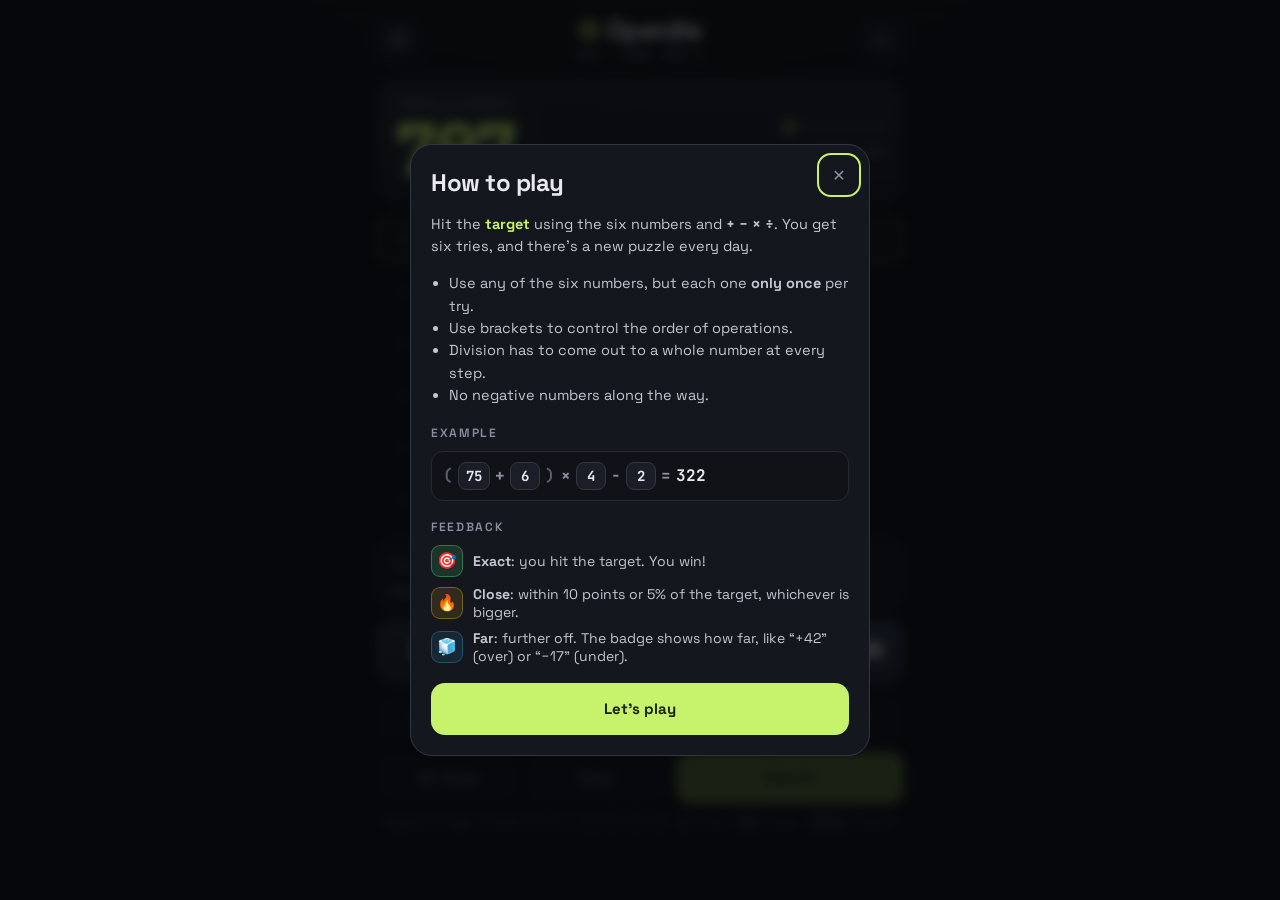
==== public/index.html @ b178d5d3 "Add Google Analytics tracking script Added Google Analytics tracking code to index.html." ====
<!doctype html>
<html lang="en">
<head>
<!-- Google tag (gtag.js) -->
<script async src="https://www.googletagmanager.com/gtag/js?id=G-SYSFFZ3SZ8"></script>
<script>
  window.dataLayer = window.dataLayer || [];
  function gtag(){dataLayer.push(arguments);}
  gtag('js', new Date());

  gtag('config', 'G-SYSFFZ3SZ8');
</script>
<meta charset="utf-8" />
<meta name="viewport" content="width=device-width, initial-scale=1, viewport-fit=cover" />
<title>Open-Puzzles: Daily Math and Logic Games </title>
<meta name="description" content="Play free Wordle-style math and logic games at Open Puzzles. Challenge yourself with number puzzles and daily logic games." />
<meta name="theme-color" content="#0a0b0f" />
<link rel="icon" href="data:image/svg+xml,%3Csvg xmlns='http://www.w3.org/2000/svg' viewBox='0 0 64 64'%3E%3Crect width='64' height='64' rx='16' fill='%2315171e'/%3E%3Ccircle cx='32' cy='32' r='18' fill='none' stroke='%23c6f36b' stroke-width='5'/%3E%3Ccircle cx='32' cy='32' r='6' fill='%23c6f36b'/%3E%3C/svg%3E" />
<link rel="preconnect" href="https://fonts.googleapis.com" />
<link rel="preconnect" href="https://fonts.gstatic.com" crossorigin />
<link href="https://fonts.googleapis.com/css2?family=JetBrains+Mono:wght@500;700;800&family=Space+Grotesk:wght@400;500;600;700&display=swap" rel="stylesheet" />
<style>
  :root {
    --bg: #0a0b0f;
    --bg-2: #101218;
    --panel: #15171e;
    --panel-2: #1b1e27;
    --line: #262a35;
    --line-2: #323745;
    --text: #e8eaf0;
    --muted: #8a90a0;
    --dim: #5b6172;
    --accent: #c6f36b;
    --accent-ink: #1a2205;
    --exact: #4ade80;
    --close: #fbbf24;
    --far: #38bdf8;
    --danger: #f87171;
    --radius: 16px;
    --mono: "JetBrains Mono", ui-monospace, SFMono-Regular, Menlo, monospace;
    --sans: "Space Grotesk", system-ui, -apple-system, Segoe UI, Roboto, sans-serif;
  }
  * { box-sizing: border-box; }
  html, body { margin: 0; background: var(--bg); color: var(--text); font-family: var(--sans); -webkit-font-smoothing: antialiased; }
  body {
    min-height: 100dvh;
    background:
      radial-gradient(900px 500px at 50% -200px, rgba(198, 243, 107, 0.07), transparent 70%),
      var(--bg);
    -webkit-tap-highlight-color: transparent;
  }
  button { font: inherit; color: inherit; cursor: pointer; border: 0; background: none; touch-action: manipulation; }
  button:disabled { cursor: not-allowed; }
  :focus-visible { outline: 2px solid var(--accent); outline-offset: 2px; }
  .hidden { display: none !important; }

  .app {
    max-width: 560px;
    margin: 0 auto;
    padding: max(12px, env(safe-area-inset-top)) 16px max(20px, env(safe-area-inset-bottom));
    display: flex; flex-direction: column; gap: 14px;
  }

  /* Header */
  .top { display: grid; grid-template-columns: 44px 1fr 44px; align-items: center; padding: 4px 0 2px; }
  .brand { text-align: center; line-height: 1.1; }
  .logo { font-weight: 700; font-size: 26px; letter-spacing: -0.03em; display: inline-flex; align-items: center; gap: 8px; }
  .logo-mark { width: 20px; height: 20px; border-radius: 50%; border: 3px solid var(--accent); display: inline-grid; place-items: center; }
  .logo-mark::after { content: ""; width: 6px; height: 6px; border-radius: 50%; background: var(--accent); }
  .meta { display: block; font-size: 12px; color: var(--muted); letter-spacing: 0.08em; text-transform: uppercase; margin-top: 4px; font-family: var(--mono); }
  .icon-btn {
    width: 44px; height: 44px; border-radius: 12px; display: grid; place-items: center;
    color: var(--muted); border: 1px solid var(--line); background: var(--panel);
    transition: color .15s, border-color .15s, background .15s;
  }
  .icon-btn:hover { color: var(--text); border-color: var(--line-2); }
  .icon-btn svg { width: 20px; height: 20px; }

  /* Target card */
  .target-card {
    position: relative; overflow: hidden;
    border-radius: 22px; padding: 16px 18px 16px;
    background: linear-gradient(180deg, var(--panel-2), var(--panel));
    border: 1px solid var(--line);
    display: grid; grid-template-columns: 1fr auto; align-items: center; gap: 8px;
  }
  .target-card::before {
    content: ""; position: absolute; inset: 0; pointer-events: none;
    background-image: linear-gradient(var(--line) 1px, transparent 1px), linear-gradient(90deg, var(--line) 1px, transparent 1px);
    background-size: 22px 22px; opacity: .25;
    mask-image: radial-gradient(circle at 80% 50%, #000, transparent 70%);
  }
  .target-label { font-size: 12px; text-transform: uppercase; letter-spacing: .14em; color: var(--muted); }
  .target {
    font-family: var(--mono); font-weight: 800; font-size: clamp(52px, 15vw, 72px); line-height: 1;
    letter-spacing: -0.04em; color: var(--accent); margin-top: 4px;
    text-shadow: 0 0 40px rgba(198, 243, 107, .25);
  }
  .target-side { position: relative; text-align: right; display: grid; gap: 10px; justify-items: end; }
  .pips { display: flex; gap: 6px; }
  .pip { width: 12px; height: 12px; border-radius: 4px; background: var(--line); transition: background .3s, transform .3s; }
  .pip.exact { background: var(--exact); } .pip.close { background: var(--close); } .pip.far { background: var(--far); }
  .pip.current { background: transparent; box-shadow: inset 0 0 0 2px var(--accent); }
  .tries-left { font-size: 13px; color: var(--muted); }
  .tries-left b { color: var(--text); font-family: var(--mono); }

  /* History */
  .history { display: grid; gap: 8px; }
  .row {
    display: grid; grid-template-columns: 26px 1fr auto; align-items: center; gap: 10px;
    min-height: 52px; padding: 8px 10px 8px 12px; border-radius: 14px;
    background: var(--panel); border: 1px solid var(--line);
    transition: border-color .2s, transform .2s;
  }
  .row.empty { background: transparent; border-style: dashed; border-color: var(--line); min-height: 44px; }
  .row.empty.active { border-color: rgba(198, 243, 107, .45); border-style: solid; background: rgba(198, 243, 107, .03); }
  .row-n { font-family: var(--mono); font-size: 12px; color: var(--dim); text-align: center; }
  .row.empty.active .row-n { color: var(--accent); }
  .row-expr { display: flex; flex-wrap: wrap; align-items: center; gap: 4px; font-family: var(--mono); font-size: 15px; min-width: 0; }
  .row-hint { font-size: 13px; color: var(--dim); }
  .row-right { display: flex; align-items: center; gap: 8px; }
  .row-val { font-family: var(--mono); font-weight: 700; font-size: 17px; }
  .badge {
    font-size: 12px; font-weight: 600; padding: 5px 8px; border-radius: 999px; white-space: nowrap;
    border: 1px solid transparent;
  }
  .row.exact { border-color: rgba(74, 222, 128, .5); background: linear-gradient(90deg, rgba(74, 222, 128, .12), var(--panel) 70%); }
  .row.close { border-color: rgba(251, 191, 36, .35); }
  .row.far { border-color: rgba(56, 189, 248, .25); }
  .exact .badge { background: rgba(74, 222, 128, .15); color: var(--exact); border-color: rgba(74, 222, 128, .35); }
  .close .badge { background: rgba(251, 191, 36, .12); color: var(--close); border-color: rgba(251, 191, 36, .3); }
  .far .badge { background: rgba(56, 189, 248, .1); color: var(--far); border-color: rgba(56, 189, 248, .25); }
  .row.enter { animation: rowIn .5s cubic-bezier(.2, .9, .3, 1.3); }
  @keyframes rowIn { from { transform: scale(.94) translateY(6px); opacity: 0; } to { transform: none; opacity: 1; } }

  .chip {
    display: inline-grid; place-items: center; min-width: 30px; height: 28px; padding: 0 7px;
    border-radius: 8px; background: var(--panel-2); border: 1px solid var(--line-2);
    font-family: var(--mono); font-weight: 700; font-size: 14px;
  }
  .sym { color: var(--muted); font-family: var(--mono); font-weight: 700; padding: 0 1px; }
  .sym.paren { color: var(--dim); }

  /* Builder */
  .builder { display: grid; gap: 10px; margin-top: 2px; }
  .formula {
    border-radius: 16px; border: 1px solid var(--line-2); background: var(--bg-2);
    padding: 10px 12px; min-height: 66px; display: grid; gap: 4px;
    transition: border-color .2s;
  }
  .formula.ready { border-color: rgba(198, 243, 107, .5); }
  .formula.error { border-color: rgba(248, 113, 113, .55); }
  .formula.shake { animation: shake .4s; }
  @keyframes shake { 20%, 60% { transform: translateX(-6px); } 40%, 80% { transform: translateX(6px); } }
  .formula-tokens { display: flex; flex-wrap: wrap; align-items: center; gap: 5px; min-height: 30px; font-size: 17px; }
  .formula-tokens .chip { height: 30px; font-size: 15px; background: var(--panel-2); border-color: rgba(198, 243, 107, .35); }
  .formula-tokens .sym { font-size: 18px; }
  .placeholder { color: var(--dim); font-size: 15px; }
  .caret { width: 2px; height: 22px; background: var(--accent); border-radius: 2px; animation: blink 1s steps(2) infinite; }
  @keyframes blink { 50% { opacity: 0; } }
  .formula-status { font-size: 12.5px; color: var(--muted); min-height: 16px; }
  .formula.ready .formula-status { color: var(--accent); }
  .formula.error .formula-status { color: var(--danger); }

  .numbers { display: grid; grid-template-columns: repeat(6, 1fr); gap: 8px; }
  .tile {
    position: relative; height: 62px; border-radius: 14px;
    font-family: var(--mono); font-weight: 800; font-size: 22px;
    background: linear-gradient(180deg, #252a36, #1c2029);
    border: 1px solid var(--line-2);
    box-shadow: 0 3px 0 #0c0d12, inset 0 1px 0 rgba(255,255,255,.06);
    transition: transform .08s, box-shadow .08s, opacity .2s, background .2s, border-color .2s;
  }
  .tile:not(:disabled):hover { border-color: #49506a; }
  .tile:not(:disabled):active { transform: translateY(3px); box-shadow: 0 0 0 #0c0d12, inset 0 1px 0 rgba(255,255,255,.06); }
  .tile.big { color: #f5f7fb; background: linear-gradient(180deg, #2c3242, #222735); }
  .tile:disabled:not(.used) { opacity: .5; }
  .tile.used {
    background: rgba(198, 243, 107, .08); border-color: rgba(198, 243, 107, .55); color: var(--accent);
    box-shadow: inset 0 0 0 1px rgba(198, 243, 107, .15); transform: translateY(3px);
  }
  .tile .order {
    position: absolute; top: -7px; right: -6px; width: 20px; height: 20px; border-radius: 50%;
    background: var(--accent); color: var(--accent-ink); font-size: 11px; font-weight: 800;
    display: grid; place-items: center; font-family: var(--mono);
  }
  .tile.peek { border-color: var(--close); box-shadow: 0 0 0 2px rgba(251, 191, 36, .35); }

  .ops { display: grid; grid-template-columns: repeat(6, 1fr); gap: 8px; }
  .op {
    height: 50px; border-radius: 12px; font-family: var(--mono); font-size: 22px; font-weight: 700;
    background: var(--panel); border: 1px solid var(--line); color: var(--text);
    transition: transform .08s, background .15s, opacity .2s;
  }
  .op:not(:disabled):hover { background: var(--panel-2); }
  .op:not(:disabled):active { transform: scale(.95); }
  .op:disabled { opacity: .35; }
  .op.paren { color: var(--muted); }

  .actions { display: grid; grid-template-columns: 1fr 1fr 1.6fr; gap: 8px; }
  .btn {
    height: 52px; border-radius: 14px; font-weight: 600; font-size: 15px;
    display: inline-flex; align-items: center; justify-content: center; gap: 8px;
    background: var(--panel); border: 1px solid var(--line); color: var(--text);
    transition: transform .08s, background .15s, opacity .2s;
  }
  .btn svg { width: 18px; height: 18px; }
  .btn:not(:disabled):active { transform: scale(.97); }
  .btn:disabled { opacity: .4; }
  .btn.primary { background: var(--accent); color: var(--accent-ink); border-color: transparent; font-weight: 700; }
  .btn.primary:not(:disabled):hover { filter: brightness(1.05); }
  .btn.ghost:not(:disabled):hover { background: var(--panel-2); }

  .kbd-hint { text-align: center; font-size: 12px; color: var(--dim); }
  .kbd-hint kbd { font-family: var(--mono); font-size: 11px; border: 1px solid var(--line-2); border-radius: 5px; padding: 1px 5px; color: var(--muted); }

  /* Finished panel */
  .finished {
    border-radius: 18px; border: 1px solid var(--line); background: var(--panel);
    padding: 16px; display: grid; gap: 12px; text-align: center;
  }
  .finished h2 { margin: 0; font-size: 20px; letter-spacing: -0.01em; }
  .finished p { margin: 0; color: var(--muted); font-size: 14px; }

  /* Modal */
  .backdrop {
    position: fixed; inset: 0; background: rgba(5, 6, 9, .72); backdrop-filter: blur(6px);
    display: grid; place-items: center; padding: 16px; z-index: 50;
    animation: fade .2s ease;
  }
  @keyframes fade { from { opacity: 0; } }
  .modal {
    width: min(460px, 100%); max-height: calc(100dvh - 32px); overflow: auto;
    background: var(--panel); border: 1px solid var(--line-2); border-radius: 22px;
    padding: 22px 20px 20px; position: relative;
    animation: pop .28s cubic-bezier(.2, .9, .3, 1.2);
  }
  @keyframes pop { from { transform: translateY(14px) scale(.97); opacity: 0; } }
  .modal h2 { margin: 0 0 6px; font-size: 24px; letter-spacing: -0.02em; }
  .modal h3 { margin: 18px 0 10px; font-size: 12px; text-transform: uppercase; letter-spacing: .14em; color: var(--muted); font-weight: 600; }
  .modal p, .modal li { color: #c3c7d2; font-size: 14.5px; line-height: 1.55; }
  .modal ul { padding-left: 18px; margin: 8px 0; }
  .close-x { position: absolute; top: 12px; right: 12px; width: 36px; height: 36px; border-radius: 10px; color: var(--muted); display: grid; place-items: center; }
  .close-x:hover { background: var(--panel-2); color: var(--text); }
  .result-emoji { font-size: 42px; line-height: 1; margin-bottom: 8px; }
  .result-sub { color: var(--muted); margin: 0; }
  .solution {
    margin-top: 12px; padding: 10px 12px; border-radius: 12px; background: var(--bg-2); border: 1px solid var(--line);
    font-family: var(--mono); font-size: 14px; color: var(--text);
  }
  .solution span { display: block; font-family: var(--sans); font-size: 11px; text-transform: uppercase; letter-spacing: .12em; color: var(--muted); margin-bottom: 4px; }
  .share-preview {
    margin: 0; padding: 12px 14px; border-radius: 12px; background: var(--bg-2); border: 1px solid var(--line);
    font-family: var(--mono); font-size: 13.5px; line-height: 1.5; white-space: pre-wrap; color: var(--text);
  }
  .stats { display: grid; grid-template-columns: repeat(4, 1fr); gap: 8px; text-align: center; }
  .stat b { display: block; font-family: var(--mono); font-size: 26px; font-weight: 800; }
  .stat span { font-size: 11px; color: var(--muted); text-transform: uppercase; letter-spacing: .06em; }
  .dist { display: grid; gap: 5px; }
  .dist-row { display: grid; grid-template-columns: 16px 1fr; align-items: center; gap: 8px; font-family: var(--mono); font-size: 13px; color: var(--muted); }
  .dist-bar { height: 22px; min-width: 26px; border-radius: 6px; background: var(--line-2); color: var(--text); display: flex; justify-content: flex-end; align-items: center; padding: 0 8px; font-weight: 700; font-size: 12px; transition: width .6s cubic-bezier(.2,.8,.2,1); }
  .dist-bar.hl { background: var(--accent); color: var(--accent-ink); }
  .modal-footer { display: grid; grid-template-columns: 1fr 1fr; gap: 10px; margin-top: 18px; align-items: center; }
  .countdown { text-align: left; }
  .countdown span { display: block; font-size: 11px; color: var(--muted); text-transform: uppercase; letter-spacing: .12em; }
  .countdown b { font-family: var(--mono); font-size: 24px; }
  .legend { display: grid; gap: 8px; margin: 10px 0; }
  .legend-item { display: grid; grid-template-columns: 32px 1fr; gap: 10px; align-items: center; font-size: 14px; color: #c3c7d2; }
  .legend-item .sw { width: 32px; height: 32px; border-radius: 9px; display: grid; place-items: center; font-size: 16px; }
  .sw.exact { background: rgba(74, 222, 128, .15); border: 1px solid rgba(74, 222, 128, .4); }
  .sw.close { background: rgba(251, 191, 36, .12); border: 1px solid rgba(251, 191, 36, .35); }
  .sw.far { background: rgba(56, 189, 248, .1); border: 1px solid rgba(56, 189, 248, .3); }
  .example { display: flex; flex-wrap: wrap; gap: 4px; align-items: center; padding: 10px; border-radius: 12px; background: var(--bg-2); border: 1px solid var(--line); }

  /* Toast */
  .toast {
    position: fixed; left: 50%; top: max(16px, env(safe-area-inset-top)); transform: translate(-50%, -20px);
    background: var(--text); color: var(--bg); padding: 10px 16px; border-radius: 12px; font-weight: 600; font-size: 14px;
    opacity: 0; pointer-events: none; transition: opacity .2s, transform .2s; z-index: 80; max-width: calc(100% - 32px); text-align: center;
  }
  .toast.show { opacity: 1; transform: translate(-50%, 0); }

  /* Confetti */
  .confetti { position: fixed; inset: 0; pointer-events: none; overflow: hidden; z-index: 60; }
  .confetti i { position: absolute; top: -12px; width: 8px; height: 14px; border-radius: 2px; animation: fall linear forwards; }
  @keyframes fall { to { transform: translate3d(var(--dx), 110vh, 0) rotate(var(--rot)); } }

  @media (max-width: 420px) {
    .app { padding-left: 12px; padding-right: 12px; gap: 12px; }
    .numbers { grid-template-columns: repeat(3, 1fr); }
    .tile { height: 56px; font-size: 22px; }
    .op { height: 48px; }
    .row { grid-template-columns: 20px 1fr auto; gap: 8px; padding-left: 8px; }
    .row-right { flex-direction: column; align-items: flex-end; gap: 4px; }
    .row-expr { font-size: 14px; }
    .chip { min-width: 26px; height: 26px; font-size: 13px; padding: 0 5px; }
    .kbd-hint { display: none; }
  }
  @media (prefers-reduced-motion: reduce) {
    *, *::before, *::after { animation: none !important; transition: none !important; }
  }
</style>
</head>
<body>
<div class="app">
  <header class="top">
    <button class="icon-btn" id="helpBtn" aria-label="How to play">
      <svg viewBox="0 0 24 24" fill="none" stroke="currentColor" stroke-width="2" stroke-linecap="round"><circle cx="12" cy="12" r="9.5"/><path d="M9.5 9.2a2.6 2.6 0 0 1 5 .8c0 1.8-2.5 2.3-2.5 3.8"/><circle cx="12" cy="17.2" r=".6" fill="currentColor"/></svg>
    </button>
    <div class="brand">
      <span class="logo"><span class="logo-mark" aria-hidden="true"></span>Operdle</span>
      <span class="meta" id="puzzleMeta"></span>
    </div>
    <button class="icon-btn" id="statsBtn" aria-label="Statistics">
      <svg viewBox="0 0 24 24" fill="none" stroke="currentColor" stroke-width="2" stroke-linecap="round"><path d="M5 20V11M12 20V4M19 20v-6"/></svg>
    </button>
  </header>

  <section class="target-card" aria-label="Target number">
    <div>
      <div class="target-label">Today's target</div>
      <div class="target" id="target">000</div>
    </div>
    <div class="target-side">
      <div class="pips" id="pips" aria-hidden="true"></div>
      <div class="tries-left" id="triesLeft"></div>
    </div>
  </section>

  <section class="history" id="history" aria-label="Attempts" aria-live="polite"></section>

  <section class="builder" id="builder" aria-label="Expression builder">
    <div class="formula" id="formula">
      <div class="formula-tokens" id="formulaTokens"></div>
      <div class="formula-status" id="formulaStatus"></div>
    </div>
    <div class="numbers" id="numbers"></div>
    <div class="ops" id="ops"></div>
    <div class="actions">
      <button class="btn ghost" id="undoBtn" aria-label="Undo last token">
        <svg viewBox="0 0 24 24" fill="none" stroke="currentColor" stroke-width="2" stroke-linecap="round" stroke-linejoin="round"><path d="M21 5H9l-6 7 6 7h12a1 1 0 0 0 1-1V6a1 1 0 0 0-1-1z"/><path d="M17 9l-6 6M11 9l6 6"/></svg>
        Undo
      </button>
      <button class="btn ghost" id="clearBtn">Clear</button>
      <button class="btn primary" id="submitBtn">Submit</button>
    </div>
    <div class="kbd-hint">Keyboard: type numbers &amp; <kbd>+</kbd> <kbd>-</kbd> <kbd>*</kbd> <kbd>/</kbd> <kbd>(</kbd> <kbd>)</kbd> · <kbd>⌫</kbd> undo · <kbd>Esc</kbd> clear · <kbd>Enter</kbd> submit</div>
  </section>

  <section class="finished hidden" id="finished">
    <h2 id="finishedTitle"></h2>
    <p id="finishedSub"></p>
    <button class="btn primary" id="viewResultsBtn">View results &amp; share</button>
  </section>
</div>

<!-- Help modal -->
<div class="backdrop hidden" id="helpModal" role="dialog" aria-modal="true" aria-labelledby="helpTitle">
  <div class="modal">
    <button class="close-x" data-close aria-label="Close">✕</button>
    <h2 id="helpTitle">How to play</h2>
    <p>Hit the <b style="color:var(--accent)">target</b> using the six numbers and <b>+ − × ÷</b>. You get six tries, and there's a new puzzle every day.</p>
    <ul>
      <li>Use any of the six numbers, but each one <b>only once</b> per try.</li>
      <li>Use brackets to control the order of operations.</li>
      <li>Division has to come out to a whole number at every step.</li>
      <li>No negative numbers along the way.</li>
    </ul>
    <h3>Example</h3>
    <div class="example">
      <span class="sym paren">(</span><span class="chip">75</span><span class="sym">+</span><span class="chip">6</span><span class="sym paren">)</span><span class="sym">×</span><span class="chip">4</span><span class="sym">−</span><span class="chip">2</span>
      <span class="sym">=</span><b style="font-family:var(--mono)">322</b>
    </div>
    <h3>Feedback</h3>
    <div class="legend">
      <div class="legend-item"><span class="sw exact">🎯</span><span><b>Exact</b>: you hit the target. You win!</span></div>
      <div class="legend-item"><span class="sw close">🔥</span><span><b>Close</b>: within 10 points or 5% of the target, whichever is bigger.</span></div>
      <div class="legend-item"><span class="sw far">🧊</span><span><b>Far</b>: further off. The badge shows how far, like “+42” (over) or “−17” (under).</span></div>
    </div>
    <button class="btn primary" data-close style="width:100%;margin-top:8px">Let's play</button>
  </div>
</div>

<!-- Results / stats modal -->
<div class="backdrop hidden" id="resultsModal" role="dialog" aria-modal="true" aria-labelledby="resultsTitle">
  <div class="modal">
    <button class="close-x" data-close aria-label="Close">✕</button>
    <div id="resultBlock">
      <div class="result-emoji" id="resultEmoji"></div>
      <h2 id="resultsTitle"></h2>
      <p class="result-sub" id="resultSub"></p>
      <div class="solution" id="solution"></div>
      <h3>Your result</h3>
      <pre class="share-preview" id="sharePreview"></pre>
    </div>
    <h3 id="statsHeading">Statistics</h3>
    <div class="stats" id="stats"></div>
    <h3>Solved in</h3>
    <div class="dist" id="dist"></div>
    <div class="modal-footer">
      <div class="countdown"><span>Next puzzle</span><b id="countdown">--:--:--</b></div>
      <button class="btn primary" id="copyBtn">
        <svg viewBox="0 0 24 24" fill="none" stroke="currentColor" stroke-width="2" stroke-linecap="round" stroke-linejoin="round"><rect x="9" y="9" width="12" height="12" rx="2"/><path d="M5 15V5a2 2 0 0 1 2-2h10"/></svg>
        Copy Results
      </button>
    </div>
  </div>
</div>

<div class="toast" id="toast" role="status"></div>

<script>
(() => {
  "use strict";

  /* ---------- Constants & helpers ---------- */
  const MAX_ROWS = 6;
  const LAUNCH_DATE = "2026-10-24"; // Puzzle #1
  const STORE_PREFIX = "operand:v1:";
  const $ = (id) => document.getElementById(id);
  const pad = (n) => String(n).padStart(2, "0");
  const OP_DISPLAY = { "+": "+", "-": "−", "*": "×", "/": "÷" };

  function localDateStr(d = new Date()) {
    return `${d.getFullYear()}-${pad(d.getMonth() + 1)}-${pad(d.getDate())}`;
  }
  function dateToUTC(s) {
    const [y, m, d] = s.split("-").map(Number);
    return Date.UTC(y, m - 1, d);
  }
  function shiftDate(s, days) {
    const d = new Date(dateToUTC(s) + days * 86400000);
    return `${d.getUTCFullYear()}-${pad(d.getUTCMonth() + 1)}-${pad(d.getUTCDate())}`;
  }
  function puzzleNumber(s) {
    return Math.max(1, Math.round((dateToUTC(s) - dateToUTC(LAUNCH_DATE)) / 86400000) + 1);
  }
  const fmtSigned = (n, minus = "−") => (n > 0 ? `+${n}` : n < 0 ? `${minus}${Math.abs(n)}` : "0");

  /* ---------- Seeded PRNG (xmur3 hash → mulberry32) ---------- */
  function xmur3(str) {
    let h = 1779033703 ^ str.length;
    for (let i = 0; i < str.length; i++) {
      h = Math.imul(h ^ str.charCodeAt(i), 3432918353);
      h = (h << 13) | (h >>> 19);
    }
    return () => {
      h = Math.imul(h ^ (h >>> 16), 2246822507);
      h = Math.imul(h ^ (h >>> 13), 3266489909);
      return (h ^= h >>> 16) >>> 0;
    };
  }
  function mulberry32(a) {
    return () => {
      a |= 0; a = (a + 0x6d2b79f5) | 0;
      let t = Math.imul(a ^ (a >>> 15), 1 | a);
      t = (t + Math.imul(t ^ (t >>> 7), 61 | t)) ^ t;
      return ((t ^ (t >>> 14)) >>> 0) / 4294967296;
    };
  }

  /* ---------- Daily puzzle generation ----------
     Numbers follow the Countdown recipe: a few "large" numbers from
     {25, 50, 75, 100} and the rest from two decks of 1–10. The target is
     built by randomly combining a subset of the numbers with valid
     operations, so every daily puzzle is guaranteed to be solvable. */
  function generatePuzzle(dateStr) {
    const rand = mulberry32(xmur3("operand:" + dateStr)());
    const shuffle = (arr) => {
      const a = arr.slice();
      for (let i = a.length - 1; i > 0; i--) {
        const j = Math.floor(rand() * (i + 1));
        [a[i], a[j]] = [a[j], a[i]];
      }
      return a;
    };
    const r = rand();
    const nLarge = r < 0.45 ? 1 : r < 0.85 ? 2 : 3;
    const larges = shuffle([25, 50, 75, 100]).slice(0, nLarge);
    const smallDeck = [];
    for (let n = 1; n <= 10; n++) smallDeck.push(n, n);
    const smalls = shuffle(smallDeck).slice(0, 6 - nLarge);
    const numbers = [...smalls.sort((a, b) => a - b), ...larges.sort((a, b) => a - b)];

    let fallback = null;
    for (let tries = 0; tries < 6000; tries++) {
      const order = shuffle([0, 1, 2, 3, 4, 5]);
      const k = 3 + Math.floor(rand() * 4); // use 3–6 numbers
      let val = numbers[order[0]];
      let expr = String(val);
      for (let j = 1; j < k; j++) {
        const n = numbers[order[j]];
        const moves = [];
        moves.push(() => [val + n, `${expr} + ${n}`]);
        if (val - n > 0) moves.push(() => [val - n, `${expr} − ${n}`]);
        if (n - val > 0) moves.push(() => [n - val, `${n} − (${expr})`]);
        if (n > 1 && val > 1) moves.push(() => [val * n, `(${expr}) × ${n}`], () => [val * n, `(${expr}) × ${n}`]);
        if (n > 1 && val % n === 0) moves.push(() => [val / n, `(${expr}) ÷ ${n}`]);
        if (val > 1 && n % val === 0 && n !== val) moves.push(() => [n / val, `${n} ÷ (${expr})`]);
        [val, expr] = moves[Math.floor(rand() * moves.length)]();
      }
      if (val < 100 || val > 999 || numbers.includes(val)) continue;
      const solution = tidy(expr);
      if (val % 25 === 0 && rand() < 0.8) { fallback = fallback || { target: val, solution }; continue; }
      return { numbers, target: val, solution };
    }
    if (fallback) return { numbers, ...fallback };
    // Practically unreachable: guaranteed-valid fallback.
    const [a, b, c] = numbers.slice(3);
    return { numbers, target: a * c + b, solution: `${a} × ${c} + ${b}` };
  }
  // Drop redundant brackets around a single number, e.g. "(7) × 3" → "7 × 3"
  function tidy(expr) {
    let prev;
    do { prev = expr; expr = expr.replace(/\((\d+)\)/g, "$1"); } while (expr !== prev);
    return expr;
  }

  /* ---------- Expression evaluation ----------
     Tokens: {t:"n", i} number tile index · {t:"op", v} · {t:"lp"} · {t:"rp"}.
     Standard precedence via recursive descent; every intermediate result
     is checked against the rules. */
  class RuleError extends Error {}
  function evaluate(tokens, numbers) {
    let pos = 0;
    const peek = () => tokens[pos];
    const apply = (l, op, r) => {
      switch (op) {
        case "+": return l + r;
        case "-":
          if (r > l) throw new RuleError(`${l} − ${r} goes negative`);
          return l - r;
        case "*": return l * r;
        case "/":
          if (r === 0) throw new RuleError("Can't divide by zero");
          if (l % r !== 0) throw new RuleError(`${l} ÷ ${r} isn't a whole number`);
          return l / r;
      }
    };
    function expr() {
      let v = term();
      while (peek() && peek().t === "op" && (peek().v === "+" || peek().v === "-")) {
        const op = tokens[pos++].v;
        v = apply(v, op, term());
      }
      return v;
    }
    function term() {
      let v = factor();
      while (peek() && peek().t === "op" && (peek().v === "*" || peek().v === "/")) {
        const op = tokens[pos++].v;
        v = apply(v, op, factor());
      }
      return v;
    }
    function factor() {
      const tk = tokens[pos++];
      if (!tk) throw new RuleError("Finish the expression");
      if (tk.t === "n") return numbers[tk.i];
      if (tk.t === "lp") {
        const v = expr();
        const c = tokens[pos++];
        if (!c || c.t !== "rp") throw new RuleError("Close your brackets");
        return v;
      }
      throw new RuleError("That expression doesn't parse");
    }
    const value = expr();
    if (pos < tokens.length) throw new RuleError("That expression doesn't parse");
    return value;
  }

  /* ---------- Persistence ---------- */
  const store = {
    get(key, fallback) {
      try { const v = localStorage.getItem(STORE_PREFIX + key); return v ? JSON.parse(v) : fallback; }
      catch { return fallback; }
    },
    set(key, value) {
      try { localStorage.setItem(STORE_PREFIX + key, JSON.stringify(value)); } catch {}
    },
  };
  const defaultStats = () => ({ played: 0, wins: 0, streak: 0, maxStreak: 0, lastWin: null, dist: [0, 0, 0, 0, 0, 0] });

  /* ---------- State ---------- */
  const TODAY = localDateStr();
  const PUZZLE_NO = puzzleNumber(TODAY);
  const P = generatePuzzle(TODAY);
  const TOLERANCE = Math.max(10, Math.round(P.target * 0.05));
  let game = store.get("game:" + TODAY, null) || { attempts: [], status: "playing", counted: false };
  let stats = store.get("stats", defaultStats());
  let tokens = [];
  let lastAddedRow = -1;

  function classify(value) {
    const diff = value - P.target;
    const ad = Math.abs(diff);
    return { diff, kind: ad === 0 ? "exact" : ad <= TOLERANCE ? "close" : "far" };
  }

  function builderState() {
    let depth = 0;
    for (const tk of tokens) { if (tk.t === "lp") depth++; else if (tk.t === "rp") depth--; }
    const last = tokens[tokens.length - 1];
    const afterValue = !!last && (last.t === "n" || last.t === "rp");
    const playing = game.status === "playing";
    return {
      depth,
      used: new Set(tokens.filter((t) => t.t === "n").map((t) => t.i)),
      canNum: playing && !afterValue,
      canOp: playing && afterValue,
      canLp: playing && !afterValue,
      canRp: playing && afterValue && depth > 0,
      complete: tokens.length > 0 && afterValue && depth === 0,
      reason: !tokens.length ? "Build an expression first" : depth > 0 && afterValue ? "Close your brackets" : "Finish the expression",
    };
  }

  /* ---------- Rendering ---------- */
  function exprHTML(toks) {
    return toks.map((tk) => {
      if (tk.t === "n") return `<span class="chip">${P.numbers[tk.i]}</span>`;
      if (tk.t === "op") return `<span class="sym">${OP_DISPLAY[tk.v]}</span>`;
      return `<span class="sym paren">${tk.t === "lp" ? "(" : ")"}</span>`;
    }).join("");
  }

  function renderStatic() {
    const d = new Date(dateToUTC(TODAY));
    const label = d.toLocaleDateString(undefined, { weekday: "short", month: "short", day: "numeric", timeZone: "UTC" });
    $("puzzleMeta").textContent = `#${PUZZLE_NO} · ${label}`;
    $("target").textContent = P.target;

    $("numbers").innerHTML = P.numbers.map((n, i) =>
      `<button class="tile${n >= 25 ? " big" : ""}" data-i="${i}" aria-label="Number ${n}">${n}</button>`).join("");
    const ops = [["+", "op"], ["-", "op"], ["*", "op"], ["/", "op"], ["(", "lp"], [")", "rp"]];
    $("ops").innerHTML = ops.map(([v, t]) =>
      `<button class="op${t !== "op" ? " paren" : ""}" data-t="${t}" data-v="${v}" aria-label="${t === "op" ? OP_DISPLAY[v] : v}">${t === "op" ? OP_DISPLAY[v] : v}</button>`).join("");
  }

  function renderHistory() {
    const rows = [];
    for (let r = 0; r < MAX_ROWS; r++) {
      const a = game.attempts[r];
      if (a) {
        const used = a.tokens.filter((t) => t.t === "n").map((t) => t.i).join(",");
        const badge = a.kind === "exact" ? "🎯 Exact" : `${a.kind === "close" ? "🔥" : "🧊"} Off by ${fmtSigned(a.diff)}`;
        rows.push(`<div class="row ${a.kind}${r === lastAddedRow ? " enter" : ""}" data-used="${used}">
          <span class="row-n">${r + 1}</span>
          <span class="row-expr">${exprHTML(a.tokens)}</span>
          <span class="row-right"><span class="row-val">${a.value}</span><span class="badge">${badge}</span></span>
        </div>`);
      } else {
        const active = game.status === "playing" && r === game.attempts.length;
        rows.push(`<div class="row empty${active ? " active" : ""}">
          <span class="row-n">${r + 1}</span>
          <span class="row-hint">${active ? "Your next try" : ""}</span><span></span>
        </div>`);
      }
    }
    $("history").innerHTML = rows.join("");
    lastAddedRow = -1;

    $("pips").innerHTML = Array.from({ length: MAX_ROWS }, (_, r) => {
      const a = game.attempts[r];
      const cls = a ? a.kind : game.status === "playing" && r === game.attempts.length ? "current" : "";
      return `<span class="pip ${cls}"></span>`;
    }).join("");
    const left = MAX_ROWS - game.attempts.length;
    $("triesLeft").innerHTML = game.status === "won" ? "Solved!" : game.status === "lost" ? "Out of tries" : `<b>${left}</b> ${left === 1 ? "try" : "tries"} left`;
  }

  function renderBuilder() {
    const st = builderState();
    const order = tokens.filter((t) => t.t === "n").map((t) => t.i);
    document.querySelectorAll(".tile").forEach((el) => {
      const i = Number(el.dataset.i);
      const used = st.used.has(i);
      el.classList.toggle("used", used);
      el.disabled = used || !st.canNum;
      el.innerHTML = `${P.numbers[i]}${used ? `<span class="order">${order.indexOf(i) + 1}</span>` : ""}`;
    });
    document.querySelectorAll(".op").forEach((el) => {
      const t = el.dataset.t;
      el.disabled = t === "op" ? !st.canOp : t === "lp" ? !st.canLp : !st.canRp;
    });

    const f = $("formula");
    $("formulaTokens").innerHTML = tokens.length
      ? exprHTML(tokens) + '<span class="caret"></span>'
      : '<span class="placeholder">Tap numbers and operators to build an expression</span><span class="caret"></span>';

    let status = "", cls = "";
    if (st.complete) {
      try { evaluate(tokens, P.numbers); status = "✓ Looks good. Submit when you're ready."; cls = "ready"; }
      catch (e) { status = e.message; cls = "error"; }
    } else if (tokens.length) {
      status = st.depth > 0 ? `${st.depth} open bracket${st.depth > 1 ? "s" : ""}` : "Keep going…";
    } else {
      status = `Close counts if you're within ${TOLERANCE} of the target`;
    }
    f.classList.toggle("ready", cls === "ready");
    f.classList.toggle("error", cls === "error");
    $("formulaStatus").textContent = status;

    $("undoBtn").disabled = !tokens.length || game.status !== "playing";
    $("clearBtn").disabled = !tokens.length || game.status !== "playing";
    $("submitBtn").disabled = game.status !== "playing" || cls !== "ready";
  }

  function renderEnd() {
    const over = game.status !== "playing";
    $("builder").classList.toggle("hidden", over);
    $("finished").classList.toggle("hidden", !over);
    if (!over) return;
    if (game.status === "won") {
      $("finishedTitle").textContent = `🎯 Solved in ${game.attempts.length}/${MAX_ROWS}`;
      $("finishedSub").textContent = "Come back tomorrow for a new target.";
    } else {
      const best = closestAttempt();
      $("finishedTitle").textContent = "Out of tries";
      $("finishedSub").textContent = `Closest: ${best.value} (off by ${fmtSigned(best.diff)}). A new puzzle arrives at midnight.`;
    }
  }

  function render() { renderHistory(); renderBuilder(); renderEnd(); }

  /* ---------- Actions ---------- */
  function push(tk) {
    const st = builderState();
    const ok = tk.t === "n" ? st.canNum && !st.used.has(tk.i)
      : tk.t === "op" ? st.canOp : tk.t === "lp" ? st.canLp : st.canRp;
    if (!ok) return false;
    tokens.push(tk);
    renderBuilder();
    return true;
  }
  function undo() { if (tokens.length && game.status === "playing") { tokens.pop(); renderBuilder(); } }
  function clearExpr() { if (game.status === "playing") { tokens = []; renderBuilder(); } }

  function shake(msg) {
    const f = $("formula");
    f.classList.remove("shake"); void f.offsetWidth; f.classList.add("shake");
    if (msg) toast(msg);
  }

  function submit() {
    if (game.status !== "playing") return;
    const st = builderState();
    if (!st.complete) return shake(st.reason);
    let value;
    try { value = evaluate(tokens, P.numbers); }
    catch (e) { return shake(e.message); }

    const { diff, kind } = classify(value);
    game.attempts.push({ tokens: tokens.slice(), value, diff, kind });
    lastAddedRow = game.attempts.length - 1;
    tokens = [];
    if (kind === "exact") game.status = "won";
    else if (game.attempts.length >= MAX_ROWS) game.status = "lost";

    if (game.status !== "playing" && !game.counted) recordStats();
    store.set("game:" + TODAY, game);
    render();

    if (game.status === "won") {
      confetti();
      setTimeout(() => openResults(true), 1300);
    } else if (game.status === "lost") {
      setTimeout(() => openResults(true), 900);
    } else {
      toast(kind === "close" ? `🔥 Close! Off by ${fmtSigned(diff)}` : `🧊 Off by ${fmtSigned(diff)}`);
    }
  }

  function recordStats() {
    stats.played++;
    if (game.status === "won") {
      stats.wins++;
      stats.dist[game.attempts.length - 1]++;
      stats.streak = stats.lastWin === shiftDate(TODAY, -1) ? stats.streak + 1 : 1;
      stats.lastWin = TODAY;
      stats.maxStreak = Math.max(stats.maxStreak, stats.streak);
    } else {
      stats.streak = 0;
    }
    game.counted = true;
    store.set("stats", stats);
  }
  function currentStreak() {
    return stats.lastWin === TODAY || stats.lastWin === shiftDate(TODAY, -1) ? stats.streak : 0;
  }
  function closestAttempt() {
    return game.attempts.reduce((best, a) => (!best || Math.abs(a.diff) < Math.abs(best.diff) ? a : best), null);
  }

  /* ---------- Sharing ---------- */
  function shareText() {
    const score = game.status === "won" ? `${game.attempts.length}/${MAX_ROWS}` : `X/${MAX_ROWS}`;
    const lines = [`Operdle #${PUZZLE_NO} · ${TODAY}`, `🎯 ${P.target} · ${score}`, ""];
    for (const a of game.attempts) {
      const usedCount = a.tokens.filter((t) => t.t === "n").length;
      const sq = a.kind === "exact" ? "🟩" : a.kind === "close" ? "🟨" : "🟦";
      const squares = sq.repeat(usedCount) + "⬛".repeat(6 - usedCount);
      lines.push(`${squares} ${a.kind === "exact" ? "🎯" : fmtSigned(a.diff, "-")}`);
    }
    lines.push("", location.origin + location.pathname.replace(/index\.html$/, ""));
    return lines.join("\n");
  }

  async function copyResults() {
    const text = shareText();
    let ok = false;
    try { await navigator.clipboard.writeText(text); ok = true; }
    catch {
      const ta = document.createElement("textarea");
      ta.value = text; ta.setAttribute("readonly", ""); ta.style.position = "fixed"; ta.style.opacity = "0";
      document.body.appendChild(ta); ta.select();
      try { ok = document.execCommand("copy"); } catch {}
      ta.remove();
    }
    toast(ok ? "Results copied to clipboard" : "Couldn't copy. Select the text above instead");
  }

  /* ---------- Modals ---------- */
  let countdownTimer = null;
  function openModal(id) {
    $(id).classList.remove("hidden");
    const first = $(id).querySelector(".btn.primary, .close-x");
    if (first) first.focus({ preventScroll: true });
  }
  function closeModal(el) {
    el.classList.add("hidden");
    if (el.id === "resultsModal") clearInterval(countdownTimer);
  }

  function openResults() {
    const over = game.status !== "playing";
    $("resultBlock").classList.toggle("hidden", !over);
    $("copyBtn").classList.toggle("hidden", !over);
    if (over) {
      const won = game.status === "won";
      const n = game.attempts.length;
      $("resultEmoji").textContent = won ? (n === 1 ? "🏆" : n <= 3 ? "🎯" : "✅") : "🧮";
      $("resultsTitle").textContent = won
        ? (n === 1 ? "First try. Bullseye!" : n <= 3 ? "Sharp work!" : "Got there!")
        : "So close";
      const best = closestAttempt();
      $("resultSub").textContent = won
        ? `You hit ${P.target} in ${n} ${n === 1 ? "try" : "tries"}.`
        : `Your closest was ${best.value}, off by ${fmtSigned(best.diff)}.`;
      $("solution").innerHTML = `<span>${won ? "Another route" : "One way to get there"}</span>${P.solution} = ${P.target}`;
      $("sharePreview").textContent = shareText();
    }
    const winPct = stats.played ? Math.round((stats.wins / stats.played) * 100) : 0;
    $("stats").innerHTML = [
      [stats.played, "Played"], [winPct, "Win %"], [currentStreak(), "Streak"], [stats.maxStreak, "Best"],
    ].map(([v, l]) => `<div class="stat"><b>${v}</b><span>${l}</span></div>`).join("");
    const maxD = Math.max(1, ...stats.dist);
    $("dist").innerHTML = stats.dist.map((c, i) => {
      const hl = game.status === "won" && game.attempts.length === i + 1;
      return `<div class="dist-row"><span>${i + 1}</span><div class="dist-bar${hl ? " hl" : ""}" style="width:${Math.max(8, (c / maxD) * 100)}%">${c}</div></div>`;
    }).join("");

    const tick = () => {
      const now = new Date();
      const next = new Date(now.getFullYear(), now.getMonth(), now.getDate() + 1);
      const s = Math.max(0, Math.floor((next - now) / 1000));
      $("countdown").textContent = `${pad(Math.floor(s / 3600))}:${pad(Math.floor((s % 3600) / 60))}:${pad(s % 60)}`;
      if (s === 0) location.reload();
    };
    tick();
    clearInterval(countdownTimer);
    countdownTimer = setInterval(tick, 1000);
    openModal("resultsModal");
  }

  /* ---------- Toast & confetti ---------- */
  let toastTimer = null;
  function toast(msg) {
    const t = $("toast");
    t.textContent = msg;
    t.classList.add("show");
    clearTimeout(toastTimer);
    toastTimer = setTimeout(() => t.classList.remove("show"), 1800);
  }
  function confetti() {
    if (matchMedia("(prefers-reduced-motion: reduce)").matches) return;
    const wrap = document.createElement("div");
    wrap.className = "confetti";
    const colors = ["#c6f36b", "#4ade80", "#fbbf24", "#38bdf8", "#f472b6", "#e8eaf0"];
    for (let i = 0; i < 90; i++) {
      const p = document.createElement("i");
      p.style.left = Math.random() * 100 + "vw";
      p.style.background = colors[i % colors.length];
      p.style.setProperty("--dx", (Math.random() * 200 - 100) + "px");
      p.style.setProperty("--rot", (Math.random() * 900 - 450) + "deg");
      p.style.animationDuration = 1.8 + Math.random() * 1.6 + "s";
      p.style.animationDelay = Math.random() * 0.4 + "s";
      wrap.appendChild(p);
    }
    document.body.appendChild(wrap);
    setTimeout(() => wrap.remove(), 4200);
  }

  /* ---------- Events ---------- */
  $("numbers").addEventListener("click", (e) => {
    const b = e.target.closest(".tile");
    if (b && !b.disabled) push({ t: "n", i: Number(b.dataset.i) });
  });
  $("ops").addEventListener("click", (e) => {
    const b = e.target.closest(".op");
    if (!b || b.disabled) return;
    push(b.dataset.t === "op" ? { t: "op", v: b.dataset.v } : { t: b.dataset.t });
  });
  $("undoBtn").addEventListener("click", undo);
  $("clearBtn").addEventListener("click", clearExpr);
  $("submitBtn").addEventListener("click", submit);
  $("helpBtn").addEventListener("click", () => openModal("helpModal"));
  $("statsBtn").addEventListener("click", openResults);
  $("viewResultsBtn").addEventListener("click", openResults);
  $("copyBtn").addEventListener("click", copyResults);
  document.querySelectorAll(".backdrop").forEach((bd) => {
    bd.addEventListener("click", (e) => {
      if (e.target === bd || e.target.closest("[data-close]")) closeModal(bd);
    });
  });

  // Hovering/pressing a past attempt highlights the tiles it used
  const peek = (rowEl, on) => {
    if (!rowEl || !rowEl.dataset.used) return;
    const ids = new Set(rowEl.dataset.used.split(",").map(Number));
    document.querySelectorAll(".tile").forEach((t) => t.classList.toggle("peek", on && ids.has(Number(t.dataset.i))));
  };
  $("history").addEventListener("pointerover", (e) => peek(e.target.closest(".row"), true));
  $("history").addEventListener("pointerout", (e) => peek(e.target.closest(".row"), false));

  // Keyboard: typed digits are matched against unused tile values
  let digitBuf = "", digitTimer = null;
  function flushDigits(force) {
    clearTimeout(digitTimer);
    const st = builderState();
    const avail = P.numbers.map((n, i) => ({ n: String(n), i })).filter((x) => !st.used.has(x.i));
    const exact = avail.find((x) => x.n === digitBuf);
    const longer = avail.some((x) => x.n.length > digitBuf.length && x.n.startsWith(digitBuf));
    if (exact && (force || !longer)) { push({ t: "n", i: exact.i }); digitBuf = ""; return; }
    if (!longer || force) { if (!exact && digitBuf) shake(`${digitBuf} isn't available`); digitBuf = ""; return; }
    digitTimer = setTimeout(() => flushDigits(true), 700);
  }
  document.addEventListener("keydown", (e) => {
    if (e.metaKey || e.ctrlKey || e.altKey) return;
    const open = document.querySelector(".backdrop:not(.hidden)");
    if (open) { if (e.key === "Escape") closeModal(open); return; }
    if (game.status !== "playing") return;
    const k = e.key;
    if (/^[0-9]$/.test(k)) { digitBuf += k; flushDigits(false); e.preventDefault(); return; }
    if (digitBuf) flushDigits(true);
    const map = { "+": { t: "op", v: "+" }, "-": { t: "op", v: "-" }, "*": { t: "op", v: "*" }, x: { t: "op", v: "*" },
      "/": { t: "op", v: "/" }, "(": { t: "lp" }, ")": { t: "rp" } };
    if (map[k]) { push(map[k]); e.preventDefault(); }
    else if (k === "Backspace") { undo(); e.preventDefault(); }
    else if (k === "Escape") clearExpr();
    else if (k === "Enter") { submit(); e.preventDefault(); }
  });

  /* ---------- Boot ---------- */
  renderStatic();
  render();
  if (!store.get("seenHelp", false)) { openModal("helpModal"); store.set("seenHelp", true); }
})();
</script>
</body>
</html>
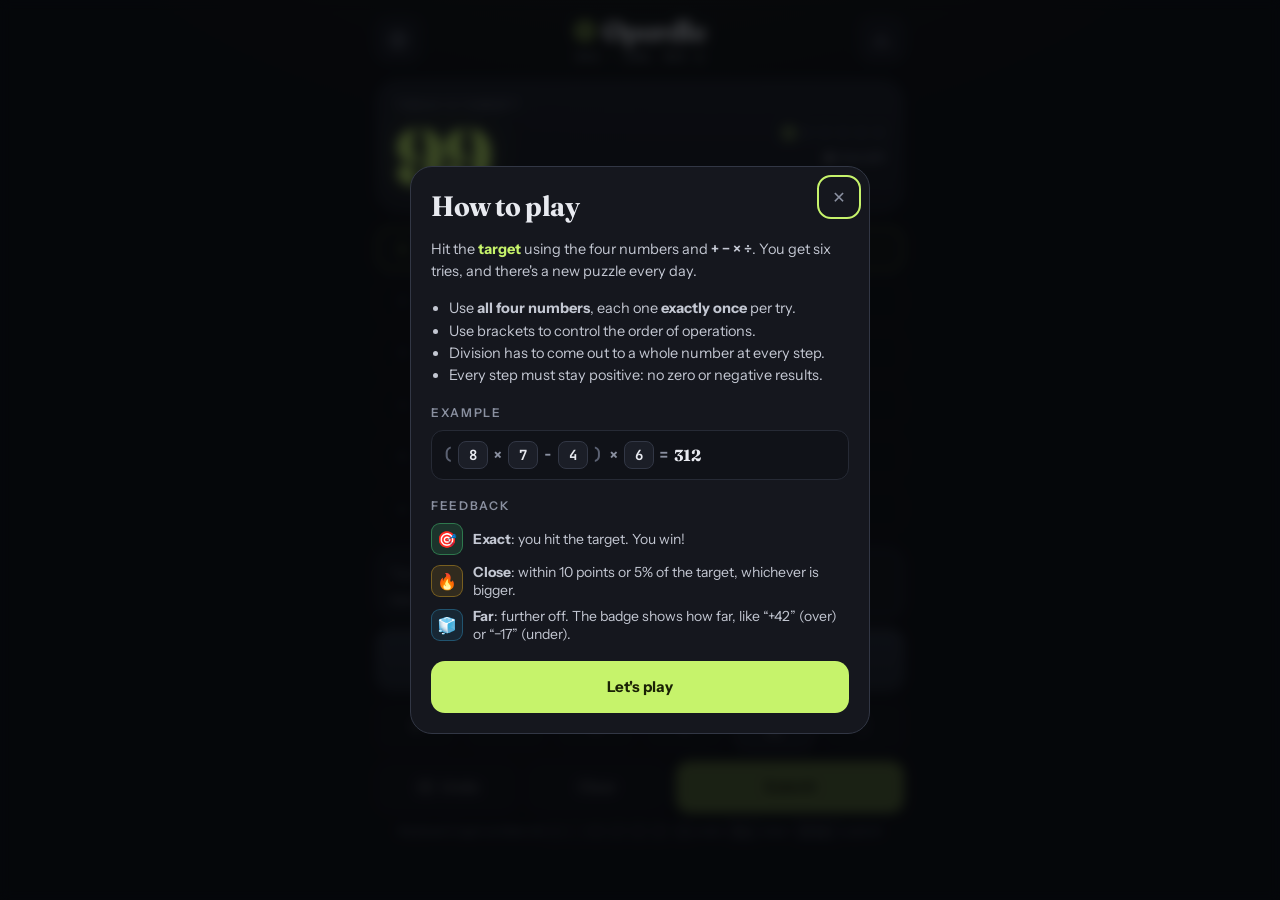
==== commit b29efbb5: "Revise puzzle logic to use all 6 numbers and remove large numbers, update fonts to distinctive displ" ====
--- a/public/index.html
+++ b/public/index.html
@@ -18,7 +18,7 @@
 <link rel="icon" href="data:image/svg+xml,%3Csvg xmlns='http://www.w3.org/2000/svg' viewBox='0 0 64 64'%3E%3Crect width='64' height='64' rx='16' fill='%2315171e'/%3E%3Ccircle cx='32' cy='32' r='18' fill='none' stroke='%23c6f36b' stroke-width='5'/%3E%3Ccircle cx='32' cy='32' r='6' fill='%23c6f36b'/%3E%3C/svg%3E" />
 <link rel="preconnect" href="https://fonts.googleapis.com" />
 <link rel="preconnect" href="https://fonts.gstatic.com" crossorigin />
-<link href="https://fonts.googleapis.com/css2?family=JetBrains+Mono:wght@500;700;800&family=Space+Grotesk:wght@400;500;600;700&display=swap" rel="stylesheet" />
+<link href="https://fonts.googleapis.com/css2?family=Fraunces:opsz,wght@9..144,500..900&family=Instrument+Sans:wght@400..700&family=JetBrains+Mono:wght@500;700&display=swap" rel="stylesheet" />
 <style>
   :root {
     --bg: #0a0b0f;
@@ -38,7 +38,8 @@
     --danger: #f87171;
     --radius: 16px;
     --mono: "JetBrains Mono", ui-monospace, SFMono-Regular, Menlo, monospace;
-    --sans: "Space Grotesk", system-ui, -apple-system, Segoe UI, Roboto, sans-serif;
+    --sans: "Instrument Sans", ui-sans-serif, system-ui, -apple-system, sans-serif;
+    --display: "Fraunces", ui-serif, Georgia, serif;
   }
   * { box-sizing: border-box; }
   html, body { margin: 0; background: var(--bg); color: var(--text); font-family: var(--sans); -webkit-font-smoothing: antialiased; }
@@ -64,7 +65,7 @@
   /* Header */
   .top { display: grid; grid-template-columns: 44px 1fr 44px; align-items: center; padding: 4px 0 2px; }
   .brand { text-align: center; line-height: 1.1; }
-  .logo { font-weight: 700; font-size: 26px; letter-spacing: -0.03em; display: inline-flex; align-items: center; gap: 8px; }
+  .logo { font-family: var(--display); font-weight: 800; font-size: 28px; letter-spacing: -0.02em; font-variation-settings: "opsz" 72; display: inline-flex; align-items: center; gap: 8px; }
   .logo-mark { width: 20px; height: 20px; border-radius: 50%; border: 3px solid var(--accent); display: inline-grid; place-items: center; }
   .logo-mark::after { content: ""; width: 6px; height: 6px; border-radius: 50%; background: var(--accent); }
   .meta { display: block; font-size: 12px; color: var(--muted); letter-spacing: 0.08em; text-transform: uppercase; margin-top: 4px; font-family: var(--mono); }
@@ -92,8 +93,8 @@
   }
   .target-label { font-size: 12px; text-transform: uppercase; letter-spacing: .14em; color: var(--muted); }
   .target {
-    font-family: var(--mono); font-weight: 800; font-size: clamp(52px, 15vw, 72px); line-height: 1;
-    letter-spacing: -0.04em; color: var(--accent); margin-top: 4px;
+    font-family: var(--display); font-weight: 900; font-size: clamp(56px, 16vw, 80px); line-height: 1;
+    letter-spacing: -0.03em; font-variation-settings: "opsz" 144; font-variant-numeric: lining-nums tabular-nums; color: var(--accent); margin-top: 4px;
     text-shadow: 0 0 40px rgba(198, 243, 107, .25);
   }
   .target-side { position: relative; text-align: right; display: grid; gap: 10px; justify-items: end; }
@@ -119,7 +120,7 @@
   .row-expr { display: flex; flex-wrap: wrap; align-items: center; gap: 4px; font-family: var(--mono); font-size: 15px; min-width: 0; }
   .row-hint { font-size: 13px; color: var(--dim); }
   .row-right { display: flex; align-items: center; gap: 8px; }
-  .row-val { font-family: var(--mono); font-weight: 700; font-size: 17px; }
+  .row-val { font-family: var(--display); font-weight: 700; font-size: 19px; font-variant-numeric: lining-nums tabular-nums; }
   .badge {
     font-size: 12px; font-weight: 600; padding: 5px 8px; border-radius: 999px; white-space: nowrap;
     border: 1px solid transparent;
@@ -162,10 +163,11 @@
   .formula.ready .formula-status { color: var(--accent); }
   .formula.error .formula-status { color: var(--danger); }
 
-  .numbers { display: grid; grid-template-columns: repeat(6, 1fr); gap: 8px; }
+  .numbers { display: grid; grid-template-columns: repeat(4, 1fr); gap: 8px; }
   .tile {
     position: relative; height: 62px; border-radius: 14px;
-    font-family: var(--mono); font-weight: 800; font-size: 22px;
+    font-family: var(--display); font-weight: 700; font-size: 26px; font-variation-settings: "opsz" 48;
+    font-variant-numeric: lining-nums;
     background: linear-gradient(180deg, #252a36, #1c2029);
     border: 1px solid var(--line-2);
     box-shadow: 0 3px 0 #0c0d12, inset 0 1px 0 rgba(255,255,255,.06);
@@ -173,7 +175,6 @@
   }
   .tile:not(:disabled):hover { border-color: #49506a; }
   .tile:not(:disabled):active { transform: translateY(3px); box-shadow: 0 0 0 #0c0d12, inset 0 1px 0 rgba(255,255,255,.06); }
-  .tile.big { color: #f5f7fb; background: linear-gradient(180deg, #2c3242, #222735); }
   .tile:disabled:not(.used) { opacity: .5; }
   .tile.used {
     background: rgba(198, 243, 107, .08); border-color: rgba(198, 243, 107, .55); color: var(--accent);
@@ -219,7 +220,7 @@
     border-radius: 18px; border: 1px solid var(--line); background: var(--panel);
     padding: 16px; display: grid; gap: 12px; text-align: center;
   }
-  .finished h2 { margin: 0; font-size: 20px; letter-spacing: -0.01em; }
+  .finished h2 { margin: 0; font-family: var(--display); font-weight: 700; font-size: 22px; letter-spacing: -0.01em; }
   .finished p { margin: 0; color: var(--muted); font-size: 14px; }
 
   /* Modal */
@@ -236,7 +237,7 @@
     animation: pop .28s cubic-bezier(.2, .9, .3, 1.2);
   }
   @keyframes pop { from { transform: translateY(14px) scale(.97); opacity: 0; } }
-  .modal h2 { margin: 0 0 6px; font-size: 24px; letter-spacing: -0.02em; }
+  .modal h2 { margin: 0 0 6px; font-family: var(--display); font-weight: 700; font-size: 28px; letter-spacing: -0.015em; font-variation-settings: "opsz" 72; }
   .modal h3 { margin: 18px 0 10px; font-size: 12px; text-transform: uppercase; letter-spacing: .14em; color: var(--muted); font-weight: 600; }
   .modal p, .modal li { color: #c3c7d2; font-size: 14.5px; line-height: 1.55; }
   .modal ul { padding-left: 18px; margin: 8px 0; }
@@ -254,7 +255,7 @@
     font-family: var(--mono); font-size: 13.5px; line-height: 1.5; white-space: pre-wrap; color: var(--text);
   }
   .stats { display: grid; grid-template-columns: repeat(4, 1fr); gap: 8px; text-align: center; }
-  .stat b { display: block; font-family: var(--mono); font-size: 26px; font-weight: 800; }
+  .stat b { display: block; font-family: var(--display); font-size: 30px; font-weight: 800; font-variant-numeric: lining-nums tabular-nums; }
   .stat span { font-size: 11px; color: var(--muted); text-transform: uppercase; letter-spacing: .06em; }
   .dist { display: grid; gap: 5px; }
   .dist-row { display: grid; grid-template-columns: 16px 1fr; align-items: center; gap: 8px; font-family: var(--mono); font-size: 13px; color: var(--muted); }
@@ -263,7 +264,7 @@
   .modal-footer { display: grid; grid-template-columns: 1fr 1fr; gap: 10px; margin-top: 18px; align-items: center; }
   .countdown { text-align: left; }
   .countdown span { display: block; font-size: 11px; color: var(--muted); text-transform: uppercase; letter-spacing: .12em; }
-  .countdown b { font-family: var(--mono); font-size: 24px; }
+  .countdown b { font-family: var(--display); font-weight: 700; font-size: 26px; font-variant-numeric: lining-nums tabular-nums; }
   .legend { display: grid; gap: 8px; margin: 10px 0; }
   .legend-item { display: grid; grid-template-columns: 32px 1fr; gap: 10px; align-items: center; font-size: 14px; color: #c3c7d2; }
   .legend-item .sw { width: 32px; height: 32px; border-radius: 9px; display: grid; place-items: center; font-size: 16px; }
@@ -287,8 +288,7 @@
 
   @media (max-width: 420px) {
     .app { padding-left: 12px; padding-right: 12px; gap: 12px; }
-    .numbers { grid-template-columns: repeat(3, 1fr); }
-    .tile { height: 56px; font-size: 22px; }
+    .tile { height: 56px; font-size: 24px; }
     .op { height: 48px; }
     .row { grid-template-columns: 20px 1fr auto; gap: 8px; padding-left: 8px; }
     .row-right { flex-direction: column; align-items: flex-end; gap: 4px; }
@@ -359,17 +359,17 @@
   <div class="modal">
     <button class="close-x" data-close aria-label="Close">✕</button>
     <h2 id="helpTitle">How to play</h2>
-    <p>Hit the <b style="color:var(--accent)">target</b> using the six numbers and <b>+ − × ÷</b>. You get six tries, and there's a new puzzle every day.</p>
+    <p>Hit the <b style="color:var(--accent)">target</b> using the four numbers and <b>+ − × ÷</b>. You get six tries, and there's a new puzzle every day.</p>
     <ul>
-      <li>Use any of the six numbers, but each one <b>only once</b> per try.</li>
+      <li>Use <b>all four numbers</b>, each one <b>exactly once</b> per try.</li>
       <li>Use brackets to control the order of operations.</li>
       <li>Division has to come out to a whole number at every step.</li>
-      <li>No negative numbers along the way.</li>
+      <li>Every step must stay positive: no zero or negative results.</li>
     </ul>
     <h3>Example</h3>
     <div class="example">
-      <span class="sym paren">(</span><span class="chip">75</span><span class="sym">+</span><span class="chip">6</span><span class="sym paren">)</span><span class="sym">×</span><span class="chip">4</span><span class="sym">−</span><span class="chip">2</span>
-      <span class="sym">=</span><b style="font-family:var(--mono)">322</b>
+      <span class="sym paren">(</span><span class="chip">8</span><span class="sym">×</span><span class="chip">7</span><span class="sym">−</span><span class="chip">4</span><span class="sym paren">)</span><span class="sym">×</span><span class="chip">6</span>
+      <span class="sym">=</span><b style="font-family:var(--display)">312</b>
     </div>
     <h3>Feedback</h3>
     <div class="legend">
@@ -415,6 +415,7 @@
 
   /* ---------- Constants & helpers ---------- */
   const MAX_ROWS = 6;
+  const TILE_COUNT = 4; // numbers per puzzle; every one must be used
   const LAUNCH_DATE = "2026-10-24"; // Puzzle #1
   const STORE_PREFIX = "operand:v1:";
   const $ = (id) => document.getElementById(id);
@@ -460,60 +461,76 @@
   }
 
   /* ---------- Daily puzzle generation ----------
-     Numbers follow the Countdown recipe: a few "large" numbers from
-     {25, 50, 75, 100} and the rest from two decks of 1–10. The target is
-     built by randomly combining a subset of the numbers with valid
-     operations, so every daily puzzle is guaranteed to be solvable. */
+     Four numbers from 2–12 are drawn one at a time, each value equally likely
+     (no 1s, so there are no free "× 1" moves). 2–6 can repeat any number of
+     times; 7–12 can appear at most twice. Every value reachable by combining *all four* with
+     rule-valid operations is enumerated, along with how many distinct ways
+     reach it. The target is picked from the rarest values under 500, so every
+     puzzle is solvable but has very few routes. */
+  const GEN_CAP = 10000; // ignore intermediates above this while enumerating
+  const PICK_FROM = 40;  // choose among this many hardest targets
   function generatePuzzle(dateStr) {
     const rand = mulberry32(xmur3("operand:" + dateStr)());
-    const shuffle = (arr) => {
-      const a = arr.slice();
-      for (let i = a.length - 1; i > 0; i--) {
-        const j = Math.floor(rand() * (i + 1));
-        [a[i], a[j]] = [a[j], a[i]];
+    const numbers = [];
+    while (numbers.length < TILE_COUNT) {
+      const avail = [];
+      for (let n = 2; n <= 12; n++) {
+        if (n <= 6 || numbers.filter((x) => x === n).length < 2) avail.push(n);
       }
-      return a;
-    };
-    const r = rand();
-    const nLarge = r < 0.45 ? 1 : r < 0.85 ? 2 : 3;
-    const larges = shuffle([25, 50, 75, 100]).slice(0, nLarge);
-    const smallDeck = [];
-    for (let n = 1; n <= 10; n++) smallDeck.push(n, n);
-    const smalls = shuffle(smallDeck).slice(0, 6 - nLarge);
-    const numbers = [...smalls.sort((a, b) => a - b), ...larges.sort((a, b) => a - b)];
-
-    let fallback = null;
-    for (let tries = 0; tries < 6000; tries++) {
-      const order = shuffle([0, 1, 2, 3, 4, 5]);
-      const k = 3 + Math.floor(rand() * 4); // use 3–6 numbers
-      let val = numbers[order[0]];
-      let expr = String(val);
-      for (let j = 1; j < k; j++) {
-        const n = numbers[order[j]];
-        const moves = [];
-        moves.push(() => [val + n, `${expr} + ${n}`]);
-        if (val - n > 0) moves.push(() => [val - n, `${expr} − ${n}`]);
-        if (n - val > 0) moves.push(() => [n - val, `${n} − (${expr})`]);
-        if (n > 1 && val > 1) moves.push(() => [val * n, `(${expr}) × ${n}`], () => [val * n, `(${expr}) × ${n}`]);
-        if (n > 1 && val % n === 0) moves.push(() => [val / n, `(${expr}) ÷ ${n}`]);
-        if (val > 1 && n % val === 0 && n !== val) moves.push(() => [n / val, `${n} ÷ (${expr})`]);
-        [val, expr] = moves[Math.floor(rand() * moves.length)]();
+      numbers.push(avail[Math.floor(rand() * avail.length)]);
+    }
+    numbers.sort((a, b) => a - b);
+
+    // ways[mask]: value → number of expressions using exactly those tiles
+    // how[mask]:  value → one way to build it [leftMask, leftVal, op, rightMask, rightVal]
+    const FULL = (1 << TILE_COUNT) - 1;
+    const ways = Array.from({ length: FULL + 1 }, () => new Map());
+    const how = Array.from({ length: FULL + 1 }, () => new Map());
+    numbers.forEach((n, i) => ways[1 << i].set(n, 1));
+    const bits = (m) => { let c = 0; for (; m; m >>= 1) c += m & 1; return c; };
+    const masks = Array.from({ length: FULL }, (_, i) => i + 1).sort((a, b) => bits(a) - bits(b));
+    for (const m of masks) {
+      if (bits(m) < 2) continue;
+      const W = ways[m], H = how[m];
+      const add = (v, c, rec) => {
+        if (v <= 0 || v > GEN_CAP) return;
+        const prev = W.get(v);
+        if (prev === undefined) { W.set(v, c); H.set(v, rec); } else W.set(v, prev + c);
+      };
+      for (let a = (m - 1) & m; a > 0; a = (a - 1) & m) {
+        const b = m ^ a;
+        if (a < b) continue; // each unordered split once
+        for (const [x, cx] of ways[a]) for (const [y, cy] of ways[b]) {
+          const c = cx * cy;
+          add(x + y, c, [a, x, "+", b, y]);
+          if (x > 1 && y > 1) add(x * y, c, [a, x, "*", b, y]);
+          if (x > y) add(x - y, c, [a, x, "-", b, y]);
+          else if (y > x) add(y - x, c, [b, y, "-", a, x]);
+          if (y > 1 && x % y === 0) add(x / y, c, [a, x, "/", b, y]);
+          if (x > 1 && y % x === 0 && x !== y) add(y / x, c, [b, y, "/", a, x]);
+        }
       }
-      if (val < 100 || val > 999 || numbers.includes(val)) continue;
-      const solution = tidy(expr);
-      if (val % 25 === 0 && rand() < 0.8) { fallback = fallback || { target: val, solution }; continue; }
-      return { numbers, target: val, solution };
-    }
-    if (fallback) return { numbers, ...fallback };
-    // Practically unreachable: guaranteed-valid fallback.
-    const [a, b, c] = numbers.slice(3);
-    return { numbers, target: a * c + b, solution: `${a} × ${c} + ${b}` };
-  }
-  // Drop redundant brackets around a single number, e.g. "(7) × 3" → "7 × 3"
-  function tidy(expr) {
-    let prev;
-    do { prev = expr; expr = expr.replace(/\((\d+)\)/g, "$1"); } while (expr !== prev);
-    return expr;
+    }
+
+    let cands = [...ways[FULL]].filter(([v]) => v <= 499);
+    // Practically unreachable: fall back to any result.
+    if (!cands.length) cands = [...ways[FULL]];
+    cands.sort((p, q) => p[1] - q[1] || p[0] - q[0]);
+    const pool = cands.slice(0, PICK_FROM);
+    const target = pool[Math.floor(rand() * pool.length)][0];
+    return { numbers, target, solution: exprString(how, FULL, target).s };
+  }
+  // Rebuild a stored derivation with only the brackets precedence needs.
+  const PREC = { "+": 1, "-": 1, "*": 2, "/": 2 };
+  function exprString(how, mask, value) {
+    const rec = how[mask].get(value);
+    if (!rec) return { s: String(value), p: 3 };
+    const [lm, lv, op, rm, rv] = rec;
+    const L = exprString(how, lm, lv), R = exprString(how, rm, rv);
+    const p = PREC[op];
+    const ls = L.p < p ? `(${L.s})` : L.s;
+    const rs = R.p < p || (R.p === p && (op === "-" || op === "/")) ? `(${R.s})` : R.s;
+    return { s: `${ls} ${OP_DISPLAY[op]} ${rs}`, p };
   }
 
   /* ---------- Expression evaluation ----------
@@ -528,7 +545,7 @@
       switch (op) {
         case "+": return l + r;
         case "-":
-          if (r > l) throw new RuleError(`${l} − ${r} goes negative`);
+          if (r >= l) throw new RuleError(`${l} − ${r} isn't positive`);
           return l - r;
         case "*": return l * r;
         case "/":
@@ -587,7 +604,10 @@
   const PUZZLE_NO = puzzleNumber(TODAY);
   const P = generatePuzzle(TODAY);
   const TOLERANCE = Math.max(10, Math.round(P.target * 0.05));
-  let game = store.get("game:" + TODAY, null) || { attempts: [], status: "playing", counted: false };
+  // Bumped whenever the puzzle recipe changes, since old saves index different tiles
+  // (v2: "use all six"; v3: unlimited repeats of 2–6; v4: targets under 500; v5: four numbers)
+  const GAME_KEY = "game:v5:" + TODAY;
+  let game = store.get(GAME_KEY, null) || { attempts: [], status: "playing", counted: false };
   let stats = store.get("stats", defaultStats());
   let tokens = [];
   let lastAddedRow = -1;
@@ -604,15 +624,20 @@
     const last = tokens[tokens.length - 1];
     const afterValue = !!last && (last.t === "n" || last.t === "rp");
     const playing = game.status === "playing";
+    const used = new Set(tokens.filter((t) => t.t === "n").map((t) => t.i));
+    const left = P.numbers.length - used.size;
     return {
       depth,
-      used: new Set(tokens.filter((t) => t.t === "n").map((t) => t.i)),
+      used,
+      left,
       canNum: playing && !afterValue,
       canOp: playing && afterValue,
       canLp: playing && !afterValue,
       canRp: playing && afterValue && depth > 0,
-      complete: tokens.length > 0 && afterValue && depth === 0,
-      reason: !tokens.length ? "Build an expression first" : depth > 0 && afterValue ? "Close your brackets" : "Finish the expression",
+      complete: tokens.length > 0 && afterValue && depth === 0 && left === 0,
+      reason: !tokens.length ? "Build an expression first"
+        : depth > 0 && afterValue ? "Close your brackets"
+        : left > 0 ? `Use all four numbers (${left} left)` : "Finish the expression",
     };
   }
 
@@ -632,7 +657,7 @@
     $("target").textContent = P.target;
 
     $("numbers").innerHTML = P.numbers.map((n, i) =>
-      `<button class="tile${n >= 25 ? " big" : ""}" data-i="${i}" aria-label="Number ${n}">${n}</button>`).join("");
+      `<button class="tile" data-i="${i}" aria-label="Number ${n}">${n}</button>`).join("");
     const ops = [["+", "op"], ["-", "op"], ["*", "op"], ["/", "op"], ["(", "lp"], [")", "rp"]];
     $("ops").innerHTML = ops.map(([v, t]) =>
       `<button class="op${t !== "op" ? " paren" : ""}" data-t="${t}" data-v="${v}" aria-label="${t === "op" ? OP_DISPLAY[v] : v}">${t === "op" ? OP_DISPLAY[v] : v}</button>`).join("");
@@ -695,9 +720,12 @@
       try { evaluate(tokens, P.numbers); status = "✓ Looks good. Submit when you're ready."; cls = "ready"; }
       catch (e) { status = e.message; cls = "error"; }
     } else if (tokens.length) {
-      status = st.depth > 0 ? `${st.depth} open bracket${st.depth > 1 ? "s" : ""}` : "Keep going…";
+      const parts = [];
+      if (st.left) parts.push(`${st.left} number${st.left > 1 ? "s" : ""} left`);
+      if (st.depth) parts.push(`${st.depth} open bracket${st.depth > 1 ? "s" : ""}`);
+      status = parts.join(" · ") || "Keep going…";
     } else {
-      status = `Close counts if you're within ${TOLERANCE} of the target`;
+      status = `Use all four numbers. Close counts within ${TOLERANCE} of the target`;
     }
     f.classList.toggle("ready", cls === "ready");
     f.classList.toggle("error", cls === "error");
@@ -760,7 +788,7 @@
     else if (game.attempts.length >= MAX_ROWS) game.status = "lost";
 
     if (game.status !== "playing" && !game.counted) recordStats();
-    store.set("game:" + TODAY, game);
+    store.set(GAME_KEY, game);
     render();
 
     if (game.status === "won") {
@@ -801,7 +829,7 @@
     for (const a of game.attempts) {
       const usedCount = a.tokens.filter((t) => t.t === "n").length;
       const sq = a.kind === "exact" ? "🟩" : a.kind === "close" ? "🟨" : "🟦";
-      const squares = sq.repeat(usedCount) + "⬛".repeat(6 - usedCount);
+      const squares = sq.repeat(usedCount) + "⬛".repeat(TILE_COUNT - usedCount);
       lines.push(`${squares} ${a.kind === "exact" ? "🎯" : fmtSigned(a.diff, "-")}`);
     }
     lines.push("", location.origin + location.pathname.replace(/index\.html$/, ""));
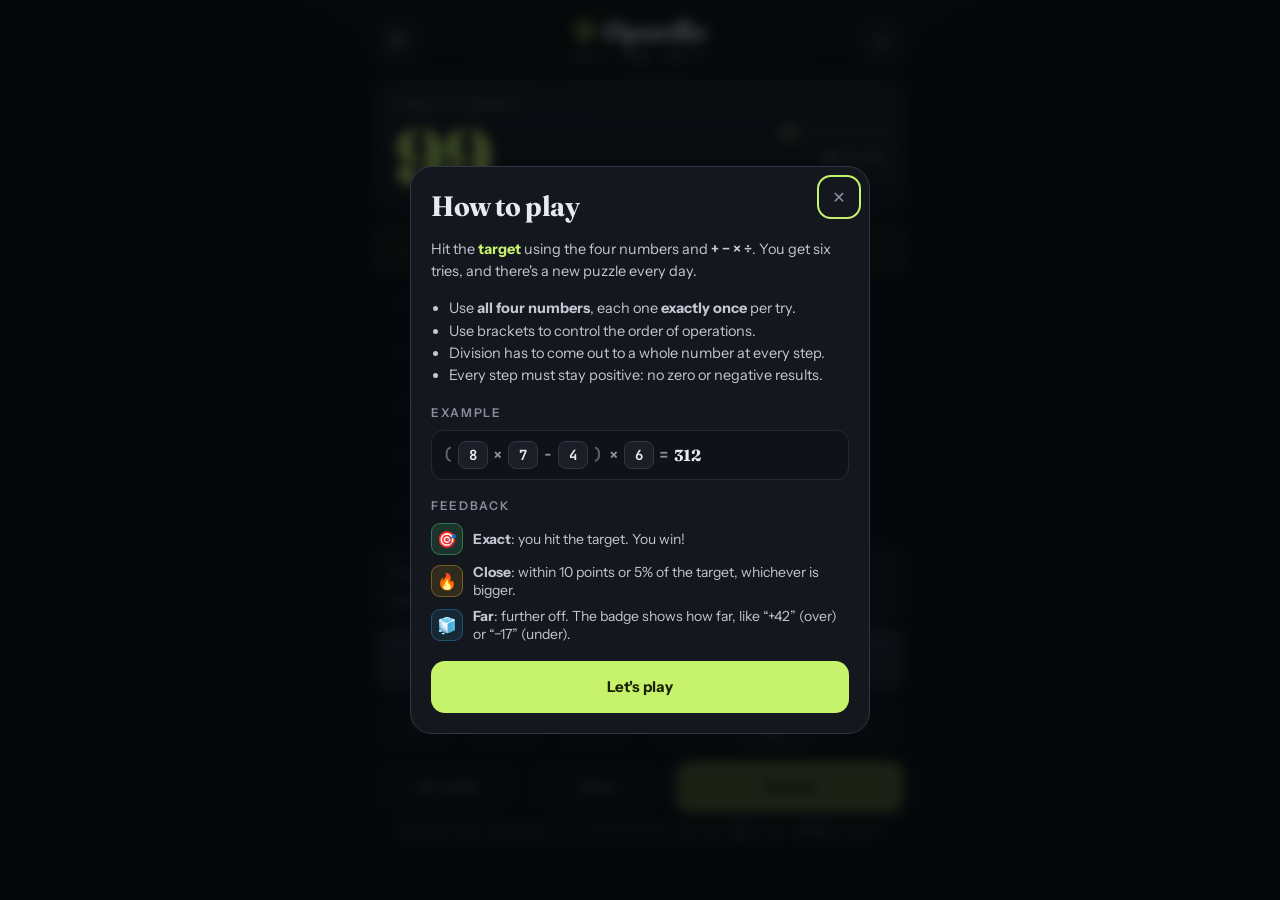
==== commit afed03cc: "Remove text shadow from target class" ====
--- a/public/index.html
+++ b/public/index.html
@@ -95,7 +95,6 @@
   .target {
     font-family: var(--display); font-weight: 900; font-size: clamp(56px, 16vw, 80px); line-height: 1;
     letter-spacing: -0.03em; font-variation-settings: "opsz" 144; font-variant-numeric: lining-nums tabular-nums; color: var(--accent); margin-top: 4px;
-    text-shadow: 0 0 40px rgba(198, 243, 107, .25);
   }
   .target-side { position: relative; text-align: right; display: grid; gap: 10px; justify-items: end; }
   .pips { display: flex; gap: 6px; }
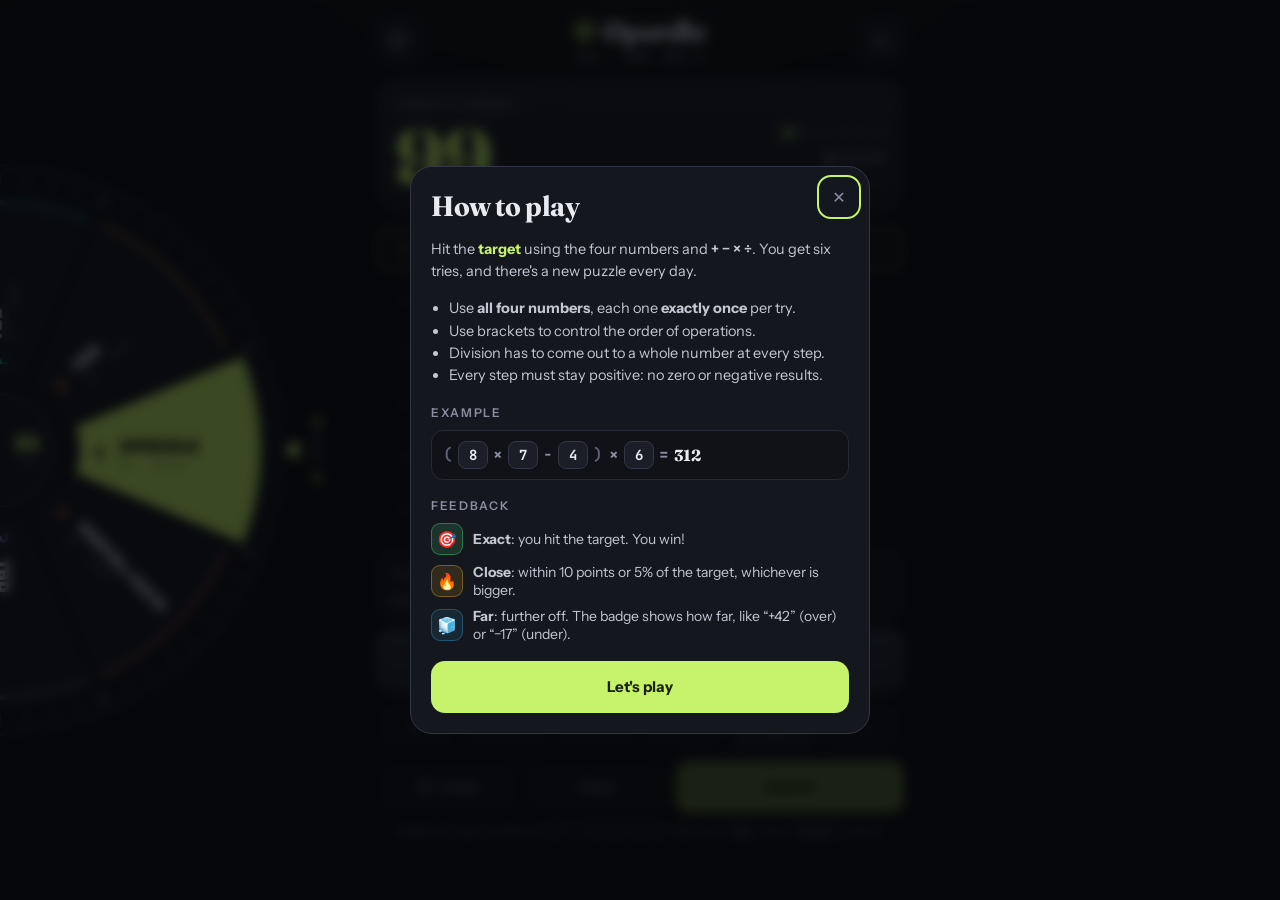
==== commit 0eb9ea20: "Create an interactive half-wheel UI for puzzle selection on the left screen (6adfc0eecefd7a2adaf9b16" ====
--- a/public/index.html
+++ b/public/index.html
@@ -18,7 +18,7 @@
 <link rel="icon" href="data:image/svg+xml,%3Csvg xmlns='http://www.w3.org/2000/svg' viewBox='0 0 64 64'%3E%3Crect width='64' height='64' rx='16' fill='%2315171e'/%3E%3Ccircle cx='32' cy='32' r='18' fill='none' stroke='%23c6f36b' stroke-width='5'/%3E%3Ccircle cx='32' cy='32' r='6' fill='%23c6f36b'/%3E%3C/svg%3E" />
 <link rel="preconnect" href="https://fonts.googleapis.com" />
 <link rel="preconnect" href="https://fonts.gstatic.com" crossorigin />
-<link href="https://fonts.googleapis.com/css2?family=Fraunces:opsz,wght@9..144,500..900&family=Instrument+Sans:wght@400..700&family=JetBrains+Mono:wght@500;700&display=swap" rel="stylesheet" />
+<link href="https://fonts.googleapis.com/css2?family=Bungee&family=Fraunces:opsz,wght@9..144,500..900&family=Instrument+Sans:wght@400..700&family=JetBrains+Mono:wght@500;700&display=swap" rel="stylesheet" />
 <style>
   :root {
     --bg: #0a0b0f;
@@ -285,6 +285,89 @@
   .confetti i { position: absolute; top: -12px; width: 8px; height: 14px; border-radius: 2px; animation: fall linear forwards; }
   @keyframes fall { to { transform: translate3d(var(--dx), 110vh, 0) rotate(var(--rot)); } }
 
+
+  /* Puzzle wheel: a dial pinned to the left edge, pivot on the viewport boundary */
+  .pw {
+    --pw-r: 280px;
+    position: fixed; left: calc(var(--pw-r) * -1); top: calc(50% - var(--pw-r));
+    width: calc(var(--pw-r) * 2); height: calc(var(--pw-r) * 2);
+    z-index: 30; clip-path: circle(50%); touch-action: none; user-select: none; -webkit-user-select: none;
+    cursor: grab; outline: none; transition: transform .55s cubic-bezier(.2,.9,.2,1);
+  }
+  .pw.is-dragging { cursor: grabbing; }
+  .pw svg { position: absolute; inset: 0; width: 100%; height: 100%; overflow: visible; }
+  .pw-rotor { position: absolute; inset: 0; will-change: transform; }
+  .pw-static { pointer-events: none; }
+  .pw-disc { fill: #0e1016; stroke: var(--line); stroke-width: 2; }
+  .pw-tick { stroke: var(--line-2); stroke-width: 2; stroke-linecap: round; }
+  .pw-tick.major { stroke: var(--dim); stroke-width: 3; }
+  .pw-wedge { fill: #15171f; stroke: #0e1016; stroke-width: 6; stroke-linejoin: round; transition: fill .25s; }
+  .pw-band { fill: var(--c); opacity: .28; transition: opacity .25s, fill .25s; }
+  .pw-glyph { font-family: var(--mono); font-weight: 700; font-size: 22px; fill: var(--c); text-anchor: middle; dominant-baseline: central; transition: fill .25s; }
+  .pw-name { font-family: "Bungee", var(--display); font-size: 17px; fill: #d5d8e0; dominant-baseline: central; letter-spacing: .01em; transition: fill .25s; }
+  .pw-tag { font-family: var(--mono); font-weight: 700; font-size: 9px; letter-spacing: .18em; fill: var(--dim); dominant-baseline: central; transition: fill .25s; }
+  .pw-body { transition: transform .5s cubic-bezier(.3,1.7,.45,1); }
+  .pw-slice:hover .pw-wedge { fill: #1a1d26; }
+  .pw-slice.is-focus .pw-wedge { fill: #1e212b; }
+  .pw-slice.is-focus .pw-band { opacity: .9; }
+  .pw-slice.is-focus .pw-name { fill: #fff; }
+  .pw-slice.is-focus .pw-tag { fill: var(--muted); }
+  .pw-slice.is-active .pw-wedge { fill: var(--c); }
+  .pw-slice.is-active .pw-band { fill: #0b0c10; opacity: .16; }
+  .pw-slice.is-active .pw-name, .pw-slice.is-active .pw-glyph { fill: #0b0c10; }
+  .pw-slice.is-active .pw-tag { fill: rgba(11, 12, 16, .6); }
+  .pw-slice.is-active.is-focus .pw-body { transform: translateX(12px); }
+  .pw-hub { fill: var(--panel); stroke: var(--line-2); stroke-width: 2; }
+  .pw-hub-n { font-family: "Bungee", var(--display); font-size: 21px; fill: var(--pw-c, var(--accent)); text-anchor: middle; dominant-baseline: central; transition: fill .25s; }
+  .pw-hub-of { font-family: var(--mono); font-weight: 700; font-size: 9px; letter-spacing: .14em; fill: var(--dim); text-anchor: middle; dominant-baseline: central; }
+  .pw-pointer { fill: var(--pw-c, var(--accent)); transition: fill .25s; }
+  .pw-ring { fill: none; stroke: transparent; stroke-width: 4; }
+  .pw:focus-visible .pw-ring { stroke: var(--accent); }
+  .pw.is-compact { transform: translateX(calc(var(--pw-r) * -1 - 24px)); }
+  .pw.is-compact.is-open { transform: none; }
+  .pw-handle {
+    display: none; position: fixed; left: 0; top: 50%; transform: translateY(-50%); z-index: 29;
+    width: 22px; padding: 16px 0; border-radius: 0 12px 12px 0; writing-mode: vertical-rl;
+    background: var(--pw-c, var(--accent)); color: #0b0c10; font-family: "Bungee", var(--display); font-size: 11px; letter-spacing: .14em;
+    transition: background .25s;
+  }
+  .pw-handle.show { display: block; }
+  /* "Spin me" cue beside the pointer; fades while the wheel is moving */
+  .pw-hint {
+    position: fixed; left: calc(var(--pw-r, 280px) + 10px); top: 50%; z-index: 31; pointer-events: none;
+    display: flex; flex-direction: column; align-items: center; gap: 3px; transform: translateY(-50%);
+    color: var(--pw-c, var(--accent)); transition: opacity .35s, color .25s;
+  }
+  .pw-hint svg { width: 14px; height: 9px; animation: pw-bob 1.6s ease-in-out infinite; }
+  .pw-hint svg:last-child { animation-delay: -.8s; }
+  .pw-hint span { font-family: var(--mono); font-weight: 700; font-size: 8.5px; letter-spacing: .2em; writing-mode: vertical-rl; color: var(--muted); padding: 2px 0; }
+  .pw-hint.busy, .pw-hint.off { opacity: 0; }
+  @keyframes pw-bob { 0%, 100% { transform: translateY(-2px); opacity: .45; } 50% { transform: translateY(2px); opacity: 1; } }
+  .pw-hint svg:first-child { animation-direction: reverse; }
+  .pw-scrim {
+    position: fixed; inset: 0; z-index: 28; background: rgba(5, 6, 9, .62); backdrop-filter: blur(3px);
+    opacity: 0; pointer-events: none; transition: opacity .3s;
+  }
+  .pw-scrim.on { opacity: 1; pointer-events: auto; }
+
+  /* Placeholder for puzzles that aren't playable yet */
+  .soon { max-width: 560px; margin: 0 auto; min-height: 100dvh; display: grid; place-items: center; padding: 24px 16px; }
+  .soon-card {
+    --c: var(--accent); width: 100%; text-align: center; padding: 40px 24px 28px; border-radius: 24px;
+    background: linear-gradient(180deg, color-mix(in srgb, var(--c) 10%, var(--panel)), var(--panel));
+    border: 1px solid color-mix(in srgb, var(--c) 30%, var(--line));
+    animation: soon-in .5s cubic-bezier(.2,.9,.25,1.2);
+  }
+  .soon-glyph {
+    width: 84px; height: 84px; margin: 0 auto 20px; border-radius: 24px; display: grid; place-items: center;
+    background: var(--c); color: #0b0c10; font-family: var(--mono); font-weight: 700; font-size: 40px; transform: rotate(-6deg);
+  }
+  .soon-kicker { font-family: var(--mono); font-size: 12px; font-weight: 700; letter-spacing: .2em; text-transform: uppercase; color: var(--c); }
+  .soon-title { font-family: "Bungee", var(--display); font-weight: 400; font-size: clamp(32px, 9vw, 50px); line-height: 1.05; margin: 12px 0; }
+  .soon p { color: var(--muted); margin: 0 auto 24px; max-width: 34ch; line-height: 1.55; }
+  .soon .btn { padding: 0 22px; }
+  @keyframes soon-in { from { opacity: 0; transform: translateY(14px) scale(.98); } }
+
   @media (max-width: 420px) {
     .app { padding-left: 12px; padding-right: 12px; gap: 12px; }
     .tile { height: 56px; font-size: 24px; }
@@ -295,12 +378,42 @@
     .chip { min-width: 26px; height: 26px; font-size: 13px; padding: 0 5px; }
     .kbd-hint { display: none; }
   }
+  @media (max-width: 620px) {
+    .app, .soon { padding-left: 30px; }
+  }
   @media (prefers-reduced-motion: reduce) {
     *, *::before, *::after { animation: none !important; transition: none !important; }
   }
 </style>
 </head>
 <body>
+<nav class="pw" id="puzzleWheel" tabindex="0" role="listbox" aria-label="Choose a puzzle" aria-orientation="vertical">
+  <div class="pw-rotor" id="pwRotor"><svg viewBox="-320 -320 640 640" id="pwSlices"></svg></div>
+  <svg class="pw-static" viewBox="-320 -320 640 640" aria-hidden="true">
+    <circle class="pw-ring" r="316" />
+    <path class="pw-pointer" d="M319 -11 L303 0 L319 11 Z" />
+    <circle class="pw-hub" r="60" />
+    <text class="pw-hub-n" id="pwHubN" x="30" y="-7">01</text>
+    <text class="pw-hub-of" id="pwHubOf" x="30" y="14">/08</text>
+  </svg>
+</nav>
+<button class="pw-handle" id="pwHandle" aria-label="Choose a puzzle">Puzzles</button>
+<div class="pw-scrim" id="pwScrim"></div>
+<div class="pw-hint" id="pwHint" aria-hidden="true">
+  <svg viewBox="0 0 14 9" fill="none" stroke="currentColor" stroke-width="2.4" stroke-linecap="round" stroke-linejoin="round"><path d="M2 7.5 7 2.5l5 5"/></svg>
+  <span>SCROLL</span>
+  <svg viewBox="0 0 14 9" fill="none" stroke="currentColor" stroke-width="2.4" stroke-linecap="round" stroke-linejoin="round"><path d="M2 1.5 7 6.5l5-5"/></svg>
+</div>
+
+<main class="soon hidden" id="soonPanel" aria-live="polite">
+  <div class="soon-card" id="soonCard">
+    <div class="soon-glyph" id="soonGlyph" aria-hidden="true"></div>
+    <div class="soon-kicker" id="soonKicker">Coming soon</div>
+    <h1 class="soon-title" id="soonTitle"></h1>
+    <p id="soonBlurb"></p>
+    <button class="btn primary" id="soonBack">Play today's Operdle</button>
+  </div>
+</main>
 <div class="app">
   <header class="top">
     <button class="icon-btn" id="helpBtn" aria-label="How to play">
@@ -930,6 +1043,258 @@
     setTimeout(() => wrap.remove(), 4200);
   }
 
+  /* ---------- Puzzle wheel ---------- */
+  // Slice i sits at 3 o'clock (in focus) when rot = -i * STEP. Angles are in degrees,
+  // geometry is in the SVG's 640-unit viewBox with the pivot at (0, 0).
+  const PUZZLES = [
+    { id: "operdle", name: "Operdle", glyph: "±", color: "#c6f36b", live: true },
+    { id: "mental-math", name: "Mental Math", glyph: "×", color: "#ff7a59", blurb: "Rapid-fire arithmetic against the clock. How many can you clear in sixty seconds?" },
+    { id: "tbd-1", name: "TBD", glyph: "?", color: "#a78bfa", kicker: "Under construction", title: "Hard hats on", blurb: "Something clever is being bolted together back here. Mind the loose numbers on your way out." },
+    { id: "tbd-2", name: "TBD", glyph: "?", color: "#38bdf8", kicker: "Still brewing", title: "Puzzle loading…", blurb: "…at roughly the speed of a kettle you're staring at. Check back soon." },
+    { id: "tbd-3", name: "TBD", glyph: "?", color: "#fbbf24", kicker: "Top secret", title: "Classified", blurb: "This slot is reserved for a puzzle so good we can't talk about it yet. (We also haven't made it.)" },
+    { id: "tbd-4", name: "TBD", glyph: "?", color: "#f472b6", kicker: "Coming soon", title: "Nothing to see… yet", blurb: "You've found an empty slice. Points for curiosity, and a new puzzle will fill it soon." },
+    { id: "tbd-5", name: "TBD", glyph: "?", color: "#2dd4bf", kicker: "Work in progress", title: "Sketching it out", blurb: "There's a whiteboard, three markers and a lot of arrows. A puzzle is in there somewhere." },
+    { id: "tbd-6", name: "TBD", glyph: "?", color: "#fb923c", kicker: "Out to lunch", title: "Back in five", blurb: "Give or take a few weeks. In the meantime, today's Operdle won't solve itself." },
+  ];
+  const WHEEL_N = PUZZLES.length;
+  const STEP = 360 / WHEEL_N;
+  const R0 = 70, R1 = 270; // slice inner / outer radius
+  let activePuzzle = PUZZLES[0].id;
+
+  const wheel = (() => {
+    const el = $("puzzleWheel"), rotor = $("pwRotor"), svg = $("pwSlices");
+    const handle = $("pwHandle"), scrim = $("pwScrim"), hint = $("pwHint");
+    const reduced = matchMedia("(prefers-reduced-motion: reduce)");
+    const mod = (a, n) => ((a % n) + n) % n;
+    const wrap180 = (a) => mod(a + 180, 360) - 180;
+    const polar = (r, deg) => {
+      const a = deg * Math.PI / 180;
+      return `${(r * Math.cos(a)).toFixed(2)} ${(r * Math.sin(a)).toFixed(2)}`;
+    };
+    const wedge = (r0, r1, a0, a1) =>
+      `M${polar(r0, a0)}L${polar(r1, a0)}A${r1} ${r1} 0 0 1 ${polar(r1, a1)}L${polar(r0, a1)}A${r0} ${r0} 0 0 0 ${polar(r0, a0)}Z`;
+
+    // Build the dial once; only the rotor's transform changes per frame
+    let html = `<circle class="pw-disc" r="304"/>`;
+    for (let k = 0; k < 64; k++) {
+      const major = k % 8 === 0, a = k * (360 / 64) + STEP / 2;
+      html += `<path class="pw-tick${major ? " major" : ""}" d="M${polar(major ? 280 : 284, a)}L${polar(294, a)}"/>`;
+    }
+    PUZZLES.forEach((p, i) => {
+      html += `<g class="pw-slice" id="pw-opt-${i}" data-i="${i}" role="option" aria-label="${p.name}${p.live ? "" : ", coming soon"}" style="--c:${p.color}" transform="rotate(${i * STEP})">
+        <g class="pw-body">
+          <path class="pw-wedge" d="${wedge(R0, R1, -STEP / 2, STEP / 2)}"/>
+          <path class="pw-band" d="${wedge(R1 - 9, R1 - 3, -STEP / 2 + 1.6, STEP / 2 - 1.6)}"/>
+          <text class="pw-glyph" x="${R0 + 24}" y="0">${p.glyph}</text>
+          <text class="pw-name" x="${R0 + 46}" y="-4">${p.name.toUpperCase()}</text>
+          <text class="pw-tag" x="${R0 + 47}" y="15">${pad(i + 1)} · ${p.live ? "DAILY" : "SOON"}</text>
+        </g>
+      </g>`;
+    });
+    svg.innerHTML = html;
+    const slices = [...svg.querySelectorAll(".pw-slice")];
+    $("pwHubOf").textContent = "/" + pad(WHEEL_N);
+
+    // Squeeze any label that would run past the rim
+    const fitLabels = () => svg.querySelectorAll(".pw-name").forEach((t) => {
+      t.removeAttribute("textLength");
+      const room = R1 - 16 - Number(t.getAttribute("x"));
+      if (t.getComputedTextLength() > room) { t.setAttribute("textLength", room); t.setAttribute("lengthAdjust", "spacingAndGlyphs"); }
+    });
+    if (document.fonts) document.fonts.ready.then(fitLabels); else fitLabels();
+
+    // Physics: "drag" follows the pointer, "coast" decays momentum, "spring" settles on a target
+    let rot = 0, vel = 0, target = 0, phase = "idle";
+    let focusIdx = -1, selected = 0, raf = 0, lastT = 0;
+    let compact = false, open = false;
+    const K = 0.0006, C = 2 * Math.sqrt(K) * 0.72, FRICTION = 0.9955;
+    const idxAt = (a) => mod(Math.round(-a / STEP), WHEEL_N);
+    const snap = (a) => Math.round(a / STEP) * STEP;
+    const angleFor = (i) => rot + wrap180(-i * STEP - rot); // nearest angle that focuses slice i
+
+    function paint() {
+      rotor.style.transform = `rotate(${rot.toFixed(3)}deg)`;
+      const f = idxAt(rot);
+      if (f === focusIdx) return;
+      if (focusIdx >= 0) slices[focusIdx].classList.remove("is-focus");
+      slices[f].classList.add("is-focus");
+      focusIdx = f;
+      el.setAttribute("aria-activedescendant", slices[f].id);
+      $("pwHubN").textContent = pad(f + 1);
+      document.documentElement.style.setProperty("--pw-c", PUZZLES[f].color);
+    }
+
+    function frame(t) {
+      const dt = Math.min(32, t - (lastT || t)) || 16;
+      lastT = t;
+      if (phase === "coast") {
+        vel *= Math.pow(FRICTION, dt);
+        rot += vel * dt;
+        if (Math.abs(vel) < 0.06 || reduced.matches) {
+          // Land on the next slice boundary in the direction of travel
+          target = reduced.matches ? snap(rot) : snap(rot + vel * 120);
+          phase = "spring";
+        }
+      } else if (phase === "spring" || phase === "wheel") {
+        if (reduced.matches) { rot = target; vel = 0; }
+        else {
+          vel += (K * (target - rot) - C * vel) * dt;
+          rot += vel * dt;
+        }
+        if (phase === "spring" && Math.abs(target - rot) < 0.04 && Math.abs(vel) < 0.002) {
+          rot = target; vel = 0; phase = "idle";
+        }
+      }
+      paint();
+      if (phase === "idle") { raf = 0; lastT = 0; hint.classList.remove("busy"); settle(); return; }
+      raf = requestAnimationFrame(frame);
+    }
+    const kick = () => { hint.classList.add("busy"); if (!raf) raf = requestAnimationFrame(frame); };
+    function springTo(a) { target = a; phase = "spring"; kick(); }
+
+    function settle() {
+      const f = idxAt(rot);
+      if (f !== selected) select(f, "snap");
+    }
+
+    function select(i, source) {
+      slices[selected].classList.remove("is-active");
+      slices[selected].setAttribute("aria-selected", "false");
+      selected = i;
+      slices[i].classList.add("is-active");
+      slices[i].setAttribute("aria-selected", "true");
+      el.dispatchEvent(new CustomEvent("puzzleselect", { bubbles: true, detail: { ...PUZZLES[i], index: i, source } }));
+      if (compact && open && source === "click") setTimeout(() => setOpen(false), 420);
+    }
+
+    // Pointer drag (mouse, touch, pen). A press that barely moves is a click.
+    let drag = null, wheelBase = 0, wheelTimer = null;
+    const pointerAngle = (e) => {
+      const r = el.getBoundingClientRect();
+      return Math.atan2(e.clientY - (r.top + r.height / 2), e.clientX - (r.left + r.width / 2)) * 180 / Math.PI;
+    };
+    el.addEventListener("pointerdown", (e) => {
+      if (e.button !== 0) return;
+      const s = e.target.closest(".pw-slice");
+      drag = { id: e.pointerId, x: e.clientX, y: e.clientY, a: pointerAngle(e), t: performance.now(), slice: s ? Number(s.dataset.i) : -1, moved: false };
+      el.setPointerCapture(e.pointerId);
+      clearTimeout(wheelTimer);
+      phase = "drag"; vel = 0;
+      hint.classList.add("busy");
+    });
+    el.addEventListener("pointermove", (e) => {
+      if (!drag || e.pointerId !== drag.id) return;
+      if (!drag.moved && Math.hypot(e.clientX - drag.x, e.clientY - drag.y) < 6) return;
+      if (!drag.moved) { drag.moved = true; el.classList.add("is-dragging"); }
+      const a = pointerAngle(e), now = performance.now();
+      const d = wrap180(a - drag.a), dt = Math.max(1, now - drag.t);
+      rot += d;
+      vel = vel * 0.6 + (d / dt) * 0.4;
+      drag.a = a; drag.t = now;
+      paint();
+    });
+    const endDrag = (e) => {
+      if (!drag || e.pointerId !== drag.id) return;
+      const d = drag;
+      drag = null;
+      el.classList.remove("is-dragging");
+      if (!d.moved) {
+        phase = "idle";
+        if (d.slice >= 0) { if (d.slice !== selected) select(d.slice, "click"); else if (compact) setOpen(false); springTo(angleFor(d.slice)); }
+        else springTo(snap(rot));
+        return;
+      }
+      if (performance.now() - d.t > 80) vel = 0; // held still before letting go
+      vel = Math.max(-2.5, Math.min(2.5, vel));
+      phase = "coast"; kick();
+    };
+    el.addEventListener("pointerup", endDrag);
+    el.addEventListener("pointercancel", endDrag);
+
+    // Wheel / trackpad: deltas push a free target the spring chases; when input
+    // pauses, the target snaps one or more slices on in the direction of travel.
+    el.addEventListener("wheel", (e) => {
+      e.preventDefault();
+      const raw = Math.abs(e.deltaY) >= Math.abs(e.deltaX) ? e.deltaY : e.deltaX;
+      const d = raw * (e.deltaMode === 1 ? 33 : e.deltaMode === 2 ? 400 : 1);
+      if (phase !== "wheel") { wheelBase = snap(phase === "spring" ? target : rot); target = rot; phase = "wheel"; }
+      target -= Math.max(-40, Math.min(40, d * 0.14));
+      kick();
+      clearTimeout(wheelTimer);
+      wheelTimer = setTimeout(() => {
+        const moved = target - wheelBase;
+        const n = Math.abs(moved) < 2 ? 0 : Math.max(1, Math.round(Math.abs(moved) / STEP));
+        springTo(wheelBase + Math.sign(moved) * n * STEP);
+      }, 110);
+    }, { passive: false });
+
+    // Keyboard: arrows rotate, Home jumps to the first puzzle, Enter/Space confirms
+    el.addEventListener("keydown", (e) => {
+      const base = phase === "spring" ? target : snap(rot);
+      const k = e.key;
+      if (k === "ArrowDown" || k === "ArrowRight") springTo(base - STEP);
+      else if (k === "ArrowUp" || k === "ArrowLeft") springTo(base + STEP);
+      else if (k === "Home") springTo(angleFor(0));
+      else if (k === "Enter" || k === " ") { const f = idxAt(base); if (f !== selected) select(f, "click"); else if (compact) setOpen(false); }
+      else if (k === "Escape" && compact && open) setOpen(false);
+      else { if (k !== "Tab") e.stopPropagation(); return; } // keep game shortcuts out of the wheel
+      e.preventDefault(); e.stopPropagation();
+    });
+
+    // Layout: sit in the left gutter on wide screens, otherwise tuck behind a tab
+    function setOpen(v) {
+      open = v && compact;
+      el.classList.toggle("is-open", open);
+      scrim.classList.toggle("on", open);
+      hint.classList.toggle("off", compact && !open);
+      el.inert = compact && !open;
+      if (open) el.focus({ preventScroll: true });
+      else if (compact && document.activeElement === el) handle.focus({ preventScroll: true });
+    }
+    function layout() {
+      const vw = innerWidth, vh = innerHeight;
+      const gutter = (vw - 560) / 2 - 20; // room left of the centered game column
+      let r = Math.min(300, vh * 0.46);
+      compact = gutter < Math.min(r, 230) * 0.95;
+      if (!compact) r = Math.min(r, gutter / 0.95);
+      else r = Math.min(300, vh * 0.44, vw * 0.88);
+      el.style.setProperty("--pw-r", Math.round(r) + "px");
+      hint.style.setProperty("--pw-r", Math.round(r) + "px");
+      el.classList.toggle("is-compact", compact);
+      handle.classList.toggle("show", compact);
+      setOpen(open);
+    }
+    handle.addEventListener("click", () => setOpen(true));
+    scrim.addEventListener("click", () => setOpen(false));
+    addEventListener("resize", layout);
+    layout();
+
+    slices.forEach((s) => s.setAttribute("aria-selected", "false"));
+    slices[0].classList.add("is-active");
+    slices[0].setAttribute("aria-selected", "true");
+    paint();
+
+    return { el, go(i) { if (i !== selected) select(i, "click"); springTo(angleFor(i)); } };
+  })();
+
+  // Swap the main view whenever the wheel picks a puzzle
+  wheel.el.addEventListener("puzzleselect", (e) => {
+    const p = e.detail;
+    activePuzzle = p.id;
+    if (typeof window.gtag === "function") window.gtag("event", "select_puzzle", { puzzle_id: p.id });
+    document.querySelector(".app").classList.toggle("hidden", !p.live);
+    $("soonPanel").classList.toggle("hidden", !!p.live);
+    if (p.live) return;
+    const card = $("soonCard");
+    card.style.setProperty("--c", p.color);
+    $("soonGlyph").textContent = p.glyph;
+    $("soonKicker").textContent = p.kicker || "Coming soon";
+    $("soonTitle").textContent = p.title || p.name;
+    $("soonBlurb").textContent = p.blurb;
+    card.style.animation = "none"; void card.offsetWidth; card.style.animation = "";
+  });
+  $("soonBack").addEventListener("click", () => wheel.go(0));
+
   /* ---------- Events ---------- */
   $("numbers").addEventListener("click", (e) => {
     const b = e.target.closest(".tile");
@@ -978,7 +1343,7 @@
     if (e.metaKey || e.ctrlKey || e.altKey) return;
     const open = document.querySelector(".backdrop:not(.hidden)");
     if (open) { if (e.key === "Escape") closeModal(open); return; }
-    if (game.status !== "playing") return;
+    if (activePuzzle !== "operdle" || game.status !== "playing") return;
     const k = e.key;
     if (/^[0-9]$/.test(k)) { digitBuf += k; flushDigits(false); e.preventDefault(); return; }
     if (digitBuf) flushDigits(true);
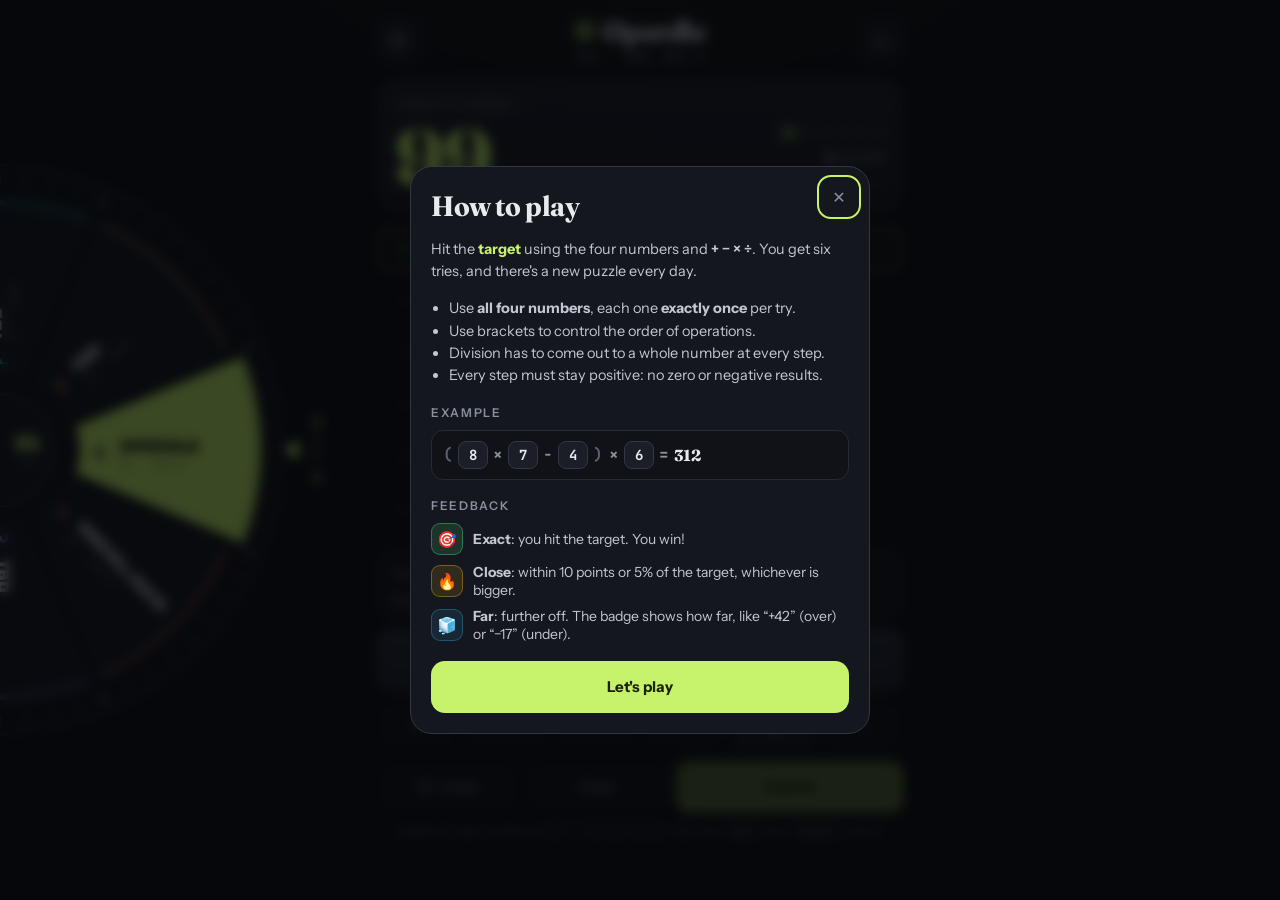
==== commit b4a61c44: "Added confetti" ====
--- a/public/index.html
+++ b/public/index.html
@@ -19,372 +19,8 @@
 <link rel="preconnect" href="https://fonts.googleapis.com" />
 <link rel="preconnect" href="https://fonts.gstatic.com" crossorigin />
 <link href="https://fonts.googleapis.com/css2?family=Bungee&family=Fraunces:opsz,wght@9..144,500..900&family=Instrument+Sans:wght@400..700&family=JetBrains+Mono:wght@500;700&display=swap" rel="stylesheet" />
-<style>
-  :root {
-    --bg: #0a0b0f;
-    --bg-2: #101218;
-    --panel: #15171e;
-    --panel-2: #1b1e27;
-    --line: #262a35;
-    --line-2: #323745;
-    --text: #e8eaf0;
-    --muted: #8a90a0;
-    --dim: #5b6172;
-    --accent: #c6f36b;
-    --accent-ink: #1a2205;
-    --exact: #4ade80;
-    --close: #fbbf24;
-    --far: #38bdf8;
-    --danger: #f87171;
-    --radius: 16px;
-    --mono: "JetBrains Mono", ui-monospace, SFMono-Regular, Menlo, monospace;
-    --sans: "Instrument Sans", ui-sans-serif, system-ui, -apple-system, sans-serif;
-    --display: "Fraunces", ui-serif, Georgia, serif;
-  }
-  * { box-sizing: border-box; }
-  html, body { margin: 0; background: var(--bg); color: var(--text); font-family: var(--sans); -webkit-font-smoothing: antialiased; }
-  body {
-    min-height: 100dvh;
-    background:
-      radial-gradient(900px 500px at 50% -200px, rgba(198, 243, 107, 0.07), transparent 70%),
-      var(--bg);
-    -webkit-tap-highlight-color: transparent;
-  }
-  button { font: inherit; color: inherit; cursor: pointer; border: 0; background: none; touch-action: manipulation; }
-  button:disabled { cursor: not-allowed; }
-  :focus-visible { outline: 2px solid var(--accent); outline-offset: 2px; }
-  .hidden { display: none !important; }
-
-  .app {
-    max-width: 560px;
-    margin: 0 auto;
-    padding: max(12px, env(safe-area-inset-top)) 16px max(20px, env(safe-area-inset-bottom));
-    display: flex; flex-direction: column; gap: 14px;
-  }
-
-  /* Header */
-  .top { display: grid; grid-template-columns: 44px 1fr 44px; align-items: center; padding: 4px 0 2px; }
-  .brand { text-align: center; line-height: 1.1; }
-  .logo { font-family: var(--display); font-weight: 800; font-size: 28px; letter-spacing: -0.02em; font-variation-settings: "opsz" 72; display: inline-flex; align-items: center; gap: 8px; }
-  .logo-mark { width: 20px; height: 20px; border-radius: 50%; border: 3px solid var(--accent); display: inline-grid; place-items: center; }
-  .logo-mark::after { content: ""; width: 6px; height: 6px; border-radius: 50%; background: var(--accent); }
-  .meta { display: block; font-size: 12px; color: var(--muted); letter-spacing: 0.08em; text-transform: uppercase; margin-top: 4px; font-family: var(--mono); }
-  .icon-btn {
-    width: 44px; height: 44px; border-radius: 12px; display: grid; place-items: center;
-    color: var(--muted); border: 1px solid var(--line); background: var(--panel);
-    transition: color .15s, border-color .15s, background .15s;
-  }
-  .icon-btn:hover { color: var(--text); border-color: var(--line-2); }
-  .icon-btn svg { width: 20px; height: 20px; }
-
-  /* Target card */
-  .target-card {
-    position: relative; overflow: hidden;
-    border-radius: 22px; padding: 16px 18px 16px;
-    background: linear-gradient(180deg, var(--panel-2), var(--panel));
-    border: 1px solid var(--line);
-    display: grid; grid-template-columns: 1fr auto; align-items: center; gap: 8px;
-  }
-  .target-card::before {
-    content: ""; position: absolute; inset: 0; pointer-events: none;
-    background-image: linear-gradient(var(--line) 1px, transparent 1px), linear-gradient(90deg, var(--line) 1px, transparent 1px);
-    background-size: 22px 22px; opacity: .25;
-    mask-image: radial-gradient(circle at 80% 50%, #000, transparent 70%);
-  }
-  .target-label { font-size: 12px; text-transform: uppercase; letter-spacing: .14em; color: var(--muted); }
-  .target {
-    font-family: var(--display); font-weight: 900; font-size: clamp(56px, 16vw, 80px); line-height: 1;
-    letter-spacing: -0.03em; font-variation-settings: "opsz" 144; font-variant-numeric: lining-nums tabular-nums; color: var(--accent); margin-top: 4px;
-  }
-  .target-side { position: relative; text-align: right; display: grid; gap: 10px; justify-items: end; }
-  .pips { display: flex; gap: 6px; }
-  .pip { width: 12px; height: 12px; border-radius: 4px; background: var(--line); transition: background .3s, transform .3s; }
-  .pip.exact { background: var(--exact); } .pip.close { background: var(--close); } .pip.far { background: var(--far); }
-  .pip.current { background: transparent; box-shadow: inset 0 0 0 2px var(--accent); }
-  .tries-left { font-size: 13px; color: var(--muted); }
-  .tries-left b { color: var(--text); font-family: var(--mono); }
-
-  /* History */
-  .history { display: grid; gap: 8px; }
-  .row {
-    display: grid; grid-template-columns: 26px 1fr auto; align-items: center; gap: 10px;
-    min-height: 52px; padding: 8px 10px 8px 12px; border-radius: 14px;
-    background: var(--panel); border: 1px solid var(--line);
-    transition: border-color .2s, transform .2s;
-  }
-  .row.empty { background: transparent; border-style: dashed; border-color: var(--line); min-height: 44px; }
-  .row.empty.active { border-color: rgba(198, 243, 107, .45); border-style: solid; background: rgba(198, 243, 107, .03); }
-  .row-n { font-family: var(--mono); font-size: 12px; color: var(--dim); text-align: center; }
-  .row.empty.active .row-n { color: var(--accent); }
-  .row-expr { display: flex; flex-wrap: wrap; align-items: center; gap: 4px; font-family: var(--mono); font-size: 15px; min-width: 0; }
-  .row-hint { font-size: 13px; color: var(--dim); }
-  .row-right { display: flex; align-items: center; gap: 8px; }
-  .row-val { font-family: var(--display); font-weight: 700; font-size: 19px; font-variant-numeric: lining-nums tabular-nums; }
-  .badge {
-    font-size: 12px; font-weight: 600; padding: 5px 8px; border-radius: 999px; white-space: nowrap;
-    border: 1px solid transparent;
-  }
-  .row.exact { border-color: rgba(74, 222, 128, .5); background: linear-gradient(90deg, rgba(74, 222, 128, .12), var(--panel) 70%); }
-  .row.close { border-color: rgba(251, 191, 36, .35); }
-  .row.far { border-color: rgba(56, 189, 248, .25); }
-  .exact .badge { background: rgba(74, 222, 128, .15); color: var(--exact); border-color: rgba(74, 222, 128, .35); }
-  .close .badge { background: rgba(251, 191, 36, .12); color: var(--close); border-color: rgba(251, 191, 36, .3); }
-  .far .badge { background: rgba(56, 189, 248, .1); color: var(--far); border-color: rgba(56, 189, 248, .25); }
-  .row.enter { animation: rowIn .5s cubic-bezier(.2, .9, .3, 1.3); }
-  @keyframes rowIn { from { transform: scale(.94) translateY(6px); opacity: 0; } to { transform: none; opacity: 1; } }
-
-  .chip {
-    display: inline-grid; place-items: center; min-width: 30px; height: 28px; padding: 0 7px;
-    border-radius: 8px; background: var(--panel-2); border: 1px solid var(--line-2);
-    font-family: var(--mono); font-weight: 700; font-size: 14px;
-  }
-  .sym { color: var(--muted); font-family: var(--mono); font-weight: 700; padding: 0 1px; }
-  .sym.paren { color: var(--dim); }
-
-  /* Builder */
-  .builder { display: grid; gap: 10px; margin-top: 2px; }
-  .formula {
-    border-radius: 16px; border: 1px solid var(--line-2); background: var(--bg-2);
-    padding: 10px 12px; min-height: 66px; display: grid; gap: 4px;
-    transition: border-color .2s;
-  }
-  .formula.ready { border-color: rgba(198, 243, 107, .5); }
-  .formula.error { border-color: rgba(248, 113, 113, .55); }
-  .formula.shake { animation: shake .4s; }
-  @keyframes shake { 20%, 60% { transform: translateX(-6px); } 40%, 80% { transform: translateX(6px); } }
-  .formula-tokens { display: flex; flex-wrap: wrap; align-items: center; gap: 5px; min-height: 30px; font-size: 17px; }
-  .formula-tokens .chip { height: 30px; font-size: 15px; background: var(--panel-2); border-color: rgba(198, 243, 107, .35); }
-  .formula-tokens .sym { font-size: 18px; }
-  .placeholder { color: var(--dim); font-size: 15px; }
-  .caret { width: 2px; height: 22px; background: var(--accent); border-radius: 2px; animation: blink 1s steps(2) infinite; }
-  @keyframes blink { 50% { opacity: 0; } }
-  .formula-status { font-size: 12.5px; color: var(--muted); min-height: 16px; }
-  .formula.ready .formula-status { color: var(--accent); }
-  .formula.error .formula-status { color: var(--danger); }
-
-  .numbers { display: grid; grid-template-columns: repeat(4, 1fr); gap: 8px; }
-  .tile {
-    position: relative; height: 62px; border-radius: 14px;
-    font-family: var(--display); font-weight: 700; font-size: 26px; font-variation-settings: "opsz" 48;
-    font-variant-numeric: lining-nums;
-    background: linear-gradient(180deg, #252a36, #1c2029);
-    border: 1px solid var(--line-2);
-    box-shadow: 0 3px 0 #0c0d12, inset 0 1px 0 rgba(255,255,255,.06);
-    transition: transform .08s, box-shadow .08s, opacity .2s, background .2s, border-color .2s;
-  }
-  .tile:not(:disabled):hover { border-color: #49506a; }
-  .tile:not(:disabled):active { transform: translateY(3px); box-shadow: 0 0 0 #0c0d12, inset 0 1px 0 rgba(255,255,255,.06); }
-  .tile:disabled:not(.used) { opacity: .5; }
-  .tile.used {
-    background: rgba(198, 243, 107, .08); border-color: rgba(198, 243, 107, .55); color: var(--accent);
-    box-shadow: inset 0 0 0 1px rgba(198, 243, 107, .15); transform: translateY(3px);
-  }
-  .tile .order {
-    position: absolute; top: -7px; right: -6px; width: 20px; height: 20px; border-radius: 50%;
-    background: var(--accent); color: var(--accent-ink); font-size: 11px; font-weight: 800;
-    display: grid; place-items: center; font-family: var(--mono);
-  }
-  .tile.peek { border-color: var(--close); box-shadow: 0 0 0 2px rgba(251, 191, 36, .35); }
-
-  .ops { display: grid; grid-template-columns: repeat(6, 1fr); gap: 8px; }
-  .op {
-    height: 50px; border-radius: 12px; font-family: var(--mono); font-size: 22px; font-weight: 700;
-    background: var(--panel); border: 1px solid var(--line); color: var(--text);
-    transition: transform .08s, background .15s, opacity .2s;
-  }
-  .op:not(:disabled):hover { background: var(--panel-2); }
-  .op:not(:disabled):active { transform: scale(.95); }
-  .op:disabled { opacity: .35; }
-  .op.paren { color: var(--muted); }
-
-  .actions { display: grid; grid-template-columns: 1fr 1fr 1.6fr; gap: 8px; }
-  .btn {
-    height: 52px; border-radius: 14px; font-weight: 600; font-size: 15px;
-    display: inline-flex; align-items: center; justify-content: center; gap: 8px;
-    background: var(--panel); border: 1px solid var(--line); color: var(--text);
-    transition: transform .08s, background .15s, opacity .2s;
-  }
-  .btn svg { width: 18px; height: 18px; }
-  .btn:not(:disabled):active { transform: scale(.97); }
-  .btn:disabled { opacity: .4; }
-  .btn.primary { background: var(--accent); color: var(--accent-ink); border-color: transparent; font-weight: 700; }
-  .btn.primary:not(:disabled):hover { filter: brightness(1.05); }
-  .btn.ghost:not(:disabled):hover { background: var(--panel-2); }
-
-  .kbd-hint { text-align: center; font-size: 12px; color: var(--dim); }
-  .kbd-hint kbd { font-family: var(--mono); font-size: 11px; border: 1px solid var(--line-2); border-radius: 5px; padding: 1px 5px; color: var(--muted); }
-
-  /* Finished panel */
-  .finished {
-    border-radius: 18px; border: 1px solid var(--line); background: var(--panel);
-    padding: 16px; display: grid; gap: 12px; text-align: center;
-  }
-  .finished h2 { margin: 0; font-family: var(--display); font-weight: 700; font-size: 22px; letter-spacing: -0.01em; }
-  .finished p { margin: 0; color: var(--muted); font-size: 14px; }
-
-  /* Modal */
-  .backdrop {
-    position: fixed; inset: 0; background: rgba(5, 6, 9, .72); backdrop-filter: blur(6px);
-    display: grid; place-items: center; padding: 16px; z-index: 50;
-    animation: fade .2s ease;
-  }
-  @keyframes fade { from { opacity: 0; } }
-  .modal {
-    width: min(460px, 100%); max-height: calc(100dvh - 32px); overflow: auto;
-    background: var(--panel); border: 1px solid var(--line-2); border-radius: 22px;
-    padding: 22px 20px 20px; position: relative;
-    animation: pop .28s cubic-bezier(.2, .9, .3, 1.2);
-  }
-  @keyframes pop { from { transform: translateY(14px) scale(.97); opacity: 0; } }
-  .modal h2 { margin: 0 0 6px; font-family: var(--display); font-weight: 700; font-size: 28px; letter-spacing: -0.015em; font-variation-settings: "opsz" 72; }
-  .modal h3 { margin: 18px 0 10px; font-size: 12px; text-transform: uppercase; letter-spacing: .14em; color: var(--muted); font-weight: 600; }
-  .modal p, .modal li { color: #c3c7d2; font-size: 14.5px; line-height: 1.55; }
-  .modal ul { padding-left: 18px; margin: 8px 0; }
-  .close-x { position: absolute; top: 12px; right: 12px; width: 36px; height: 36px; border-radius: 10px; color: var(--muted); display: grid; place-items: center; }
-  .close-x:hover { background: var(--panel-2); color: var(--text); }
-  .result-emoji { font-size: 42px; line-height: 1; margin-bottom: 8px; }
-  .result-sub { color: var(--muted); margin: 0; }
-  .solution {
-    margin-top: 12px; padding: 10px 12px; border-radius: 12px; background: var(--bg-2); border: 1px solid var(--line);
-    font-family: var(--mono); font-size: 14px; color: var(--text);
-  }
-  .solution span { display: block; font-family: var(--sans); font-size: 11px; text-transform: uppercase; letter-spacing: .12em; color: var(--muted); margin-bottom: 4px; }
-  .share-preview {
-    margin: 0; padding: 12px 14px; border-radius: 12px; background: var(--bg-2); border: 1px solid var(--line);
-    font-family: var(--mono); font-size: 13.5px; line-height: 1.5; white-space: pre-wrap; color: var(--text);
-  }
-  .stats { display: grid; grid-template-columns: repeat(4, 1fr); gap: 8px; text-align: center; }
-  .stat b { display: block; font-family: var(--display); font-size: 30px; font-weight: 800; font-variant-numeric: lining-nums tabular-nums; }
-  .stat span { font-size: 11px; color: var(--muted); text-transform: uppercase; letter-spacing: .06em; }
-  .dist { display: grid; gap: 5px; }
-  .dist-row { display: grid; grid-template-columns: 16px 1fr; align-items: center; gap: 8px; font-family: var(--mono); font-size: 13px; color: var(--muted); }
-  .dist-bar { height: 22px; min-width: 26px; border-radius: 6px; background: var(--line-2); color: var(--text); display: flex; justify-content: flex-end; align-items: center; padding: 0 8px; font-weight: 700; font-size: 12px; transition: width .6s cubic-bezier(.2,.8,.2,1); }
-  .dist-bar.hl { background: var(--accent); color: var(--accent-ink); }
-  .modal-footer { display: grid; grid-template-columns: 1fr 1fr; gap: 10px; margin-top: 18px; align-items: center; }
-  .countdown { text-align: left; }
-  .countdown span { display: block; font-size: 11px; color: var(--muted); text-transform: uppercase; letter-spacing: .12em; }
-  .countdown b { font-family: var(--display); font-weight: 700; font-size: 26px; font-variant-numeric: lining-nums tabular-nums; }
-  .legend { display: grid; gap: 8px; margin: 10px 0; }
-  .legend-item { display: grid; grid-template-columns: 32px 1fr; gap: 10px; align-items: center; font-size: 14px; color: #c3c7d2; }
-  .legend-item .sw { width: 32px; height: 32px; border-radius: 9px; display: grid; place-items: center; font-size: 16px; }
-  .sw.exact { background: rgba(74, 222, 128, .15); border: 1px solid rgba(74, 222, 128, .4); }
-  .sw.close { background: rgba(251, 191, 36, .12); border: 1px solid rgba(251, 191, 36, .35); }
-  .sw.far { background: rgba(56, 189, 248, .1); border: 1px solid rgba(56, 189, 248, .3); }
-  .example { display: flex; flex-wrap: wrap; gap: 4px; align-items: center; padding: 10px; border-radius: 12px; background: var(--bg-2); border: 1px solid var(--line); }
-
-  /* Toast */
-  .toast {
-    position: fixed; left: 50%; top: max(16px, env(safe-area-inset-top)); transform: translate(-50%, -20px);
-    background: var(--text); color: var(--bg); padding: 10px 16px; border-radius: 12px; font-weight: 600; font-size: 14px;
-    opacity: 0; pointer-events: none; transition: opacity .2s, transform .2s; z-index: 80; max-width: calc(100% - 32px); text-align: center;
-  }
-  .toast.show { opacity: 1; transform: translate(-50%, 0); }
-
-  /* Confetti */
-  .confetti { position: fixed; inset: 0; pointer-events: none; overflow: hidden; z-index: 60; }
-  .confetti i { position: absolute; top: -12px; width: 8px; height: 14px; border-radius: 2px; animation: fall linear forwards; }
-  @keyframes fall { to { transform: translate3d(var(--dx), 110vh, 0) rotate(var(--rot)); } }
-
-
-  /* Puzzle wheel: a dial pinned to the left edge, pivot on the viewport boundary */
-  .pw {
-    --pw-r: 280px;
-    position: fixed; left: calc(var(--pw-r) * -1); top: calc(50% - var(--pw-r));
-    width: calc(var(--pw-r) * 2); height: calc(var(--pw-r) * 2);
-    z-index: 30; clip-path: circle(50%); touch-action: none; user-select: none; -webkit-user-select: none;
-    cursor: grab; outline: none; transition: transform .55s cubic-bezier(.2,.9,.2,1);
-  }
-  .pw.is-dragging { cursor: grabbing; }
-  .pw svg { position: absolute; inset: 0; width: 100%; height: 100%; overflow: visible; }
-  .pw-rotor { position: absolute; inset: 0; will-change: transform; }
-  .pw-static { pointer-events: none; }
-  .pw-disc { fill: #0e1016; stroke: var(--line); stroke-width: 2; }
-  .pw-tick { stroke: var(--line-2); stroke-width: 2; stroke-linecap: round; }
-  .pw-tick.major { stroke: var(--dim); stroke-width: 3; }
-  .pw-wedge { fill: #15171f; stroke: #0e1016; stroke-width: 6; stroke-linejoin: round; transition: fill .25s; }
-  .pw-band { fill: var(--c); opacity: .28; transition: opacity .25s, fill .25s; }
-  .pw-glyph { font-family: var(--mono); font-weight: 700; font-size: 22px; fill: var(--c); text-anchor: middle; dominant-baseline: central; transition: fill .25s; }
-  .pw-name { font-family: "Bungee", var(--display); font-size: 17px; fill: #d5d8e0; dominant-baseline: central; letter-spacing: .01em; transition: fill .25s; }
-  .pw-tag { font-family: var(--mono); font-weight: 700; font-size: 9px; letter-spacing: .18em; fill: var(--dim); dominant-baseline: central; transition: fill .25s; }
-  .pw-body { transition: transform .5s cubic-bezier(.3,1.7,.45,1); }
-  .pw-slice:hover .pw-wedge { fill: #1a1d26; }
-  .pw-slice.is-focus .pw-wedge { fill: #1e212b; }
-  .pw-slice.is-focus .pw-band { opacity: .9; }
-  .pw-slice.is-focus .pw-name { fill: #fff; }
-  .pw-slice.is-focus .pw-tag { fill: var(--muted); }
-  .pw-slice.is-active .pw-wedge { fill: var(--c); }
-  .pw-slice.is-active .pw-band { fill: #0b0c10; opacity: .16; }
-  .pw-slice.is-active .pw-name, .pw-slice.is-active .pw-glyph { fill: #0b0c10; }
-  .pw-slice.is-active .pw-tag { fill: rgba(11, 12, 16, .6); }
-  .pw-slice.is-active.is-focus .pw-body { transform: translateX(12px); }
-  .pw-hub { fill: var(--panel); stroke: var(--line-2); stroke-width: 2; }
-  .pw-hub-n { font-family: "Bungee", var(--display); font-size: 21px; fill: var(--pw-c, var(--accent)); text-anchor: middle; dominant-baseline: central; transition: fill .25s; }
-  .pw-hub-of { font-family: var(--mono); font-weight: 700; font-size: 9px; letter-spacing: .14em; fill: var(--dim); text-anchor: middle; dominant-baseline: central; }
-  .pw-pointer { fill: var(--pw-c, var(--accent)); transition: fill .25s; }
-  .pw-ring { fill: none; stroke: transparent; stroke-width: 4; }
-  .pw:focus-visible .pw-ring { stroke: var(--accent); }
-  .pw.is-compact { transform: translateX(calc(var(--pw-r) * -1 - 24px)); }
-  .pw.is-compact.is-open { transform: none; }
-  .pw-handle {
-    display: none; position: fixed; left: 0; top: 50%; transform: translateY(-50%); z-index: 29;
-    width: 22px; padding: 16px 0; border-radius: 0 12px 12px 0; writing-mode: vertical-rl;
-    background: var(--pw-c, var(--accent)); color: #0b0c10; font-family: "Bungee", var(--display); font-size: 11px; letter-spacing: .14em;
-    transition: background .25s;
-  }
-  .pw-handle.show { display: block; }
-  /* "Spin me" cue beside the pointer; fades while the wheel is moving */
-  .pw-hint {
-    position: fixed; left: calc(var(--pw-r, 280px) + 10px); top: 50%; z-index: 31; pointer-events: none;
-    display: flex; flex-direction: column; align-items: center; gap: 3px; transform: translateY(-50%);
-    color: var(--pw-c, var(--accent)); transition: opacity .35s, color .25s;
-  }
-  .pw-hint svg { width: 14px; height: 9px; animation: pw-bob 1.6s ease-in-out infinite; }
-  .pw-hint svg:last-child { animation-delay: -.8s; }
-  .pw-hint span { font-family: var(--mono); font-weight: 700; font-size: 8.5px; letter-spacing: .2em; writing-mode: vertical-rl; color: var(--muted); padding: 2px 0; }
-  .pw-hint.busy, .pw-hint.off { opacity: 0; }
-  @keyframes pw-bob { 0%, 100% { transform: translateY(-2px); opacity: .45; } 50% { transform: translateY(2px); opacity: 1; } }
-  .pw-hint svg:first-child { animation-direction: reverse; }
-  .pw-scrim {
-    position: fixed; inset: 0; z-index: 28; background: rgba(5, 6, 9, .62); backdrop-filter: blur(3px);
-    opacity: 0; pointer-events: none; transition: opacity .3s;
-  }
-  .pw-scrim.on { opacity: 1; pointer-events: auto; }
-
-  /* Placeholder for puzzles that aren't playable yet */
-  .soon { max-width: 560px; margin: 0 auto; min-height: 100dvh; display: grid; place-items: center; padding: 24px 16px; }
-  .soon-card {
-    --c: var(--accent); width: 100%; text-align: center; padding: 40px 24px 28px; border-radius: 24px;
-    background: linear-gradient(180deg, color-mix(in srgb, var(--c) 10%, var(--panel)), var(--panel));
-    border: 1px solid color-mix(in srgb, var(--c) 30%, var(--line));
-    animation: soon-in .5s cubic-bezier(.2,.9,.25,1.2);
-  }
-  .soon-glyph {
-    width: 84px; height: 84px; margin: 0 auto 20px; border-radius: 24px; display: grid; place-items: center;
-    background: var(--c); color: #0b0c10; font-family: var(--mono); font-weight: 700; font-size: 40px; transform: rotate(-6deg);
-  }
-  .soon-kicker { font-family: var(--mono); font-size: 12px; font-weight: 700; letter-spacing: .2em; text-transform: uppercase; color: var(--c); }
-  .soon-title { font-family: "Bungee", var(--display); font-weight: 400; font-size: clamp(32px, 9vw, 50px); line-height: 1.05; margin: 12px 0; }
-  .soon p { color: var(--muted); margin: 0 auto 24px; max-width: 34ch; line-height: 1.55; }
-  .soon .btn { padding: 0 22px; }
-  @keyframes soon-in { from { opacity: 0; transform: translateY(14px) scale(.98); } }
-
-  @media (max-width: 420px) {
-    .app { padding-left: 12px; padding-right: 12px; gap: 12px; }
-    .tile { height: 56px; font-size: 24px; }
-    .op { height: 48px; }
-    .row { grid-template-columns: 20px 1fr auto; gap: 8px; padding-left: 8px; }
-    .row-right { flex-direction: column; align-items: flex-end; gap: 4px; }
-    .row-expr { font-size: 14px; }
-    .chip { min-width: 26px; height: 26px; font-size: 13px; padding: 0 5px; }
-    .kbd-hint { display: none; }
-  }
-  @media (max-width: 620px) {
-    .app, .soon { padding-left: 30px; }
-  }
-  @media (prefers-reduced-motion: reduce) {
-    *, *::before, *::after { animation: none !important; transition: none !important; }
-  }
-</style>
+<link rel="stylesheet" href="style.css" />
+<link rel="stylesheet" href="mental-math.css" />
 </head>
 <body>
 <nav class="pw" id="puzzleWheel" tabindex="0" role="listbox" aria-label="Choose a puzzle" aria-orientation="vertical">
@@ -521,845 +157,7 @@
 
 <div class="toast" id="toast" role="status"></div>
 
-<script>
-(() => {
-  "use strict";
-
-  /* ---------- Constants & helpers ---------- */
-  const MAX_ROWS = 6;
-  const TILE_COUNT = 4; // numbers per puzzle; every one must be used
-  const LAUNCH_DATE = "2026-10-24"; // Puzzle #1
-  const STORE_PREFIX = "operand:v1:";
-  const $ = (id) => document.getElementById(id);
-  const pad = (n) => String(n).padStart(2, "0");
-  const OP_DISPLAY = { "+": "+", "-": "−", "*": "×", "/": "÷" };
-
-  function localDateStr(d = new Date()) {
-    return `${d.getFullYear()}-${pad(d.getMonth() + 1)}-${pad(d.getDate())}`;
-  }
-  function dateToUTC(s) {
-    const [y, m, d] = s.split("-").map(Number);
-    return Date.UTC(y, m - 1, d);
-  }
-  function shiftDate(s, days) {
-    const d = new Date(dateToUTC(s) + days * 86400000);
-    return `${d.getUTCFullYear()}-${pad(d.getUTCMonth() + 1)}-${pad(d.getUTCDate())}`;
-  }
-  function puzzleNumber(s) {
-    return Math.max(1, Math.round((dateToUTC(s) - dateToUTC(LAUNCH_DATE)) / 86400000) + 1);
-  }
-  const fmtSigned = (n, minus = "−") => (n > 0 ? `+${n}` : n < 0 ? `${minus}${Math.abs(n)}` : "0");
-
-  /* ---------- Seeded PRNG (xmur3 hash → mulberry32) ---------- */
-  function xmur3(str) {
-    let h = 1779033703 ^ str.length;
-    for (let i = 0; i < str.length; i++) {
-      h = Math.imul(h ^ str.charCodeAt(i), 3432918353);
-      h = (h << 13) | (h >>> 19);
-    }
-    return () => {
-      h = Math.imul(h ^ (h >>> 16), 2246822507);
-      h = Math.imul(h ^ (h >>> 13), 3266489909);
-      return (h ^= h >>> 16) >>> 0;
-    };
-  }
-  function mulberry32(a) {
-    return () => {
-      a |= 0; a = (a + 0x6d2b79f5) | 0;
-      let t = Math.imul(a ^ (a >>> 15), 1 | a);
-      t = (t + Math.imul(t ^ (t >>> 7), 61 | t)) ^ t;
-      return ((t ^ (t >>> 14)) >>> 0) / 4294967296;
-    };
-  }
-
-  /* ---------- Daily puzzle generation ----------
-     Four numbers from 2–12 are drawn one at a time, each value equally likely
-     (no 1s, so there are no free "× 1" moves). 2–6 can repeat any number of
-     times; 7–12 can appear at most twice. Every value reachable by combining *all four* with
-     rule-valid operations is enumerated, along with how many distinct ways
-     reach it. The target is picked from the rarest values under 500, so every
-     puzzle is solvable but has very few routes. */
-  const GEN_CAP = 10000; // ignore intermediates above this while enumerating
-  const PICK_FROM = 40;  // choose among this many hardest targets
-  function generatePuzzle(dateStr) {
-    const rand = mulberry32(xmur3("operand:" + dateStr)());
-    const numbers = [];
-    while (numbers.length < TILE_COUNT) {
-      const avail = [];
-      for (let n = 2; n <= 12; n++) {
-        if (n <= 6 || numbers.filter((x) => x === n).length < 2) avail.push(n);
-      }
-      numbers.push(avail[Math.floor(rand() * avail.length)]);
-    }
-    numbers.sort((a, b) => a - b);
-
-    // ways[mask]: value → number of expressions using exactly those tiles
-    // how[mask]:  value → one way to build it [leftMask, leftVal, op, rightMask, rightVal]
-    const FULL = (1 << TILE_COUNT) - 1;
-    const ways = Array.from({ length: FULL + 1 }, () => new Map());
-    const how = Array.from({ length: FULL + 1 }, () => new Map());
-    numbers.forEach((n, i) => ways[1 << i].set(n, 1));
-    const bits = (m) => { let c = 0; for (; m; m >>= 1) c += m & 1; return c; };
-    const masks = Array.from({ length: FULL }, (_, i) => i + 1).sort((a, b) => bits(a) - bits(b));
-    for (const m of masks) {
-      if (bits(m) < 2) continue;
-      const W = ways[m], H = how[m];
-      const add = (v, c, rec) => {
-        if (v <= 0 || v > GEN_CAP) return;
-        const prev = W.get(v);
-        if (prev === undefined) { W.set(v, c); H.set(v, rec); } else W.set(v, prev + c);
-      };
-      for (let a = (m - 1) & m; a > 0; a = (a - 1) & m) {
-        const b = m ^ a;
-        if (a < b) continue; // each unordered split once
-        for (const [x, cx] of ways[a]) for (const [y, cy] of ways[b]) {
-          const c = cx * cy;
-          add(x + y, c, [a, x, "+", b, y]);
-          if (x > 1 && y > 1) add(x * y, c, [a, x, "*", b, y]);
-          if (x > y) add(x - y, c, [a, x, "-", b, y]);
-          else if (y > x) add(y - x, c, [b, y, "-", a, x]);
-          if (y > 1 && x % y === 0) add(x / y, c, [a, x, "/", b, y]);
-          if (x > 1 && y % x === 0 && x !== y) add(y / x, c, [b, y, "/", a, x]);
-        }
-      }
-    }
-
-    let cands = [...ways[FULL]].filter(([v]) => v <= 499);
-    // Practically unreachable: fall back to any result.
-    if (!cands.length) cands = [...ways[FULL]];
-    cands.sort((p, q) => p[1] - q[1] || p[0] - q[0]);
-    const pool = cands.slice(0, PICK_FROM);
-    const target = pool[Math.floor(rand() * pool.length)][0];
-    return { numbers, target, solution: exprString(how, FULL, target).s };
-  }
-  // Rebuild a stored derivation with only the brackets precedence needs.
-  const PREC = { "+": 1, "-": 1, "*": 2, "/": 2 };
-  function exprString(how, mask, value) {
-    const rec = how[mask].get(value);
-    if (!rec) return { s: String(value), p: 3 };
-    const [lm, lv, op, rm, rv] = rec;
-    const L = exprString(how, lm, lv), R = exprString(how, rm, rv);
-    const p = PREC[op];
-    const ls = L.p < p ? `(${L.s})` : L.s;
-    const rs = R.p < p || (R.p === p && (op === "-" || op === "/")) ? `(${R.s})` : R.s;
-    return { s: `${ls} ${OP_DISPLAY[op]} ${rs}`, p };
-  }
-
-  /* ---------- Expression evaluation ----------
-     Tokens: {t:"n", i} number tile index · {t:"op", v} · {t:"lp"} · {t:"rp"}.
-     Standard precedence via recursive descent; every intermediate result
-     is checked against the rules. */
-  class RuleError extends Error {}
-  function evaluate(tokens, numbers) {
-    let pos = 0;
-    const peek = () => tokens[pos];
-    const apply = (l, op, r) => {
-      switch (op) {
-        case "+": return l + r;
-        case "-":
-          if (r >= l) throw new RuleError(`${l} − ${r} isn't positive`);
-          return l - r;
-        case "*": return l * r;
-        case "/":
-          if (r === 0) throw new RuleError("Can't divide by zero");
-          if (l % r !== 0) throw new RuleError(`${l} ÷ ${r} isn't a whole number`);
-          return l / r;
-      }
-    };
-    function expr() {
-      let v = term();
-      while (peek() && peek().t === "op" && (peek().v === "+" || peek().v === "-")) {
-        const op = tokens[pos++].v;
-        v = apply(v, op, term());
-      }
-      return v;
-    }
-    function term() {
-      let v = factor();
-      while (peek() && peek().t === "op" && (peek().v === "*" || peek().v === "/")) {
-        const op = tokens[pos++].v;
-        v = apply(v, op, factor());
-      }
-      return v;
-    }
-    function factor() {
-      const tk = tokens[pos++];
-      if (!tk) throw new RuleError("Finish the expression");
-      if (tk.t === "n") return numbers[tk.i];
-      if (tk.t === "lp") {
-        const v = expr();
-        const c = tokens[pos++];
-        if (!c || c.t !== "rp") throw new RuleError("Close your brackets");
-        return v;
-      }
-      throw new RuleError("That expression doesn't parse");
-    }
-    const value = expr();
-    if (pos < tokens.length) throw new RuleError("That expression doesn't parse");
-    return value;
-  }
-
-  /* ---------- Persistence ---------- */
-  const store = {
-    get(key, fallback) {
-      try { const v = localStorage.getItem(STORE_PREFIX + key); return v ? JSON.parse(v) : fallback; }
-      catch { return fallback; }
-    },
-    set(key, value) {
-      try { localStorage.setItem(STORE_PREFIX + key, JSON.stringify(value)); } catch {}
-    },
-  };
-  const defaultStats = () => ({ played: 0, wins: 0, streak: 0, maxStreak: 0, lastWin: null, dist: [0, 0, 0, 0, 0, 0] });
-
-  /* ---------- State ---------- */
-  const TODAY = localDateStr();
-  const PUZZLE_NO = puzzleNumber(TODAY);
-  const P = generatePuzzle(TODAY);
-  const TOLERANCE = Math.max(10, Math.round(P.target * 0.05));
-  // Bumped whenever the puzzle recipe changes, since old saves index different tiles
-  // (v2: "use all six"; v3: unlimited repeats of 2–6; v4: targets under 500; v5: four numbers)
-  const GAME_KEY = "game:v5:" + TODAY;
-  let game = store.get(GAME_KEY, null) || { attempts: [], status: "playing", counted: false };
-  let stats = store.get("stats", defaultStats());
-  let tokens = [];
-  let lastAddedRow = -1;
-
-  function classify(value) {
-    const diff = value - P.target;
-    const ad = Math.abs(diff);
-    return { diff, kind: ad === 0 ? "exact" : ad <= TOLERANCE ? "close" : "far" };
-  }
-
-  function builderState() {
-    let depth = 0;
-    for (const tk of tokens) { if (tk.t === "lp") depth++; else if (tk.t === "rp") depth--; }
-    const last = tokens[tokens.length - 1];
-    const afterValue = !!last && (last.t === "n" || last.t === "rp");
-    const playing = game.status === "playing";
-    const used = new Set(tokens.filter((t) => t.t === "n").map((t) => t.i));
-    const left = P.numbers.length - used.size;
-    return {
-      depth,
-      used,
-      left,
-      canNum: playing && !afterValue,
-      canOp: playing && afterValue,
-      canLp: playing && !afterValue,
-      canRp: playing && afterValue && depth > 0,
-      complete: tokens.length > 0 && afterValue && depth === 0 && left === 0,
-      reason: !tokens.length ? "Build an expression first"
-        : depth > 0 && afterValue ? "Close your brackets"
-        : left > 0 ? `Use all four numbers (${left} left)` : "Finish the expression",
-    };
-  }
-
-  /* ---------- Rendering ---------- */
-  function exprHTML(toks) {
-    return toks.map((tk) => {
-      if (tk.t === "n") return `<span class="chip">${P.numbers[tk.i]}</span>`;
-      if (tk.t === "op") return `<span class="sym">${OP_DISPLAY[tk.v]}</span>`;
-      return `<span class="sym paren">${tk.t === "lp" ? "(" : ")"}</span>`;
-    }).join("");
-  }
-
-  function renderStatic() {
-    const d = new Date(dateToUTC(TODAY));
-    const label = d.toLocaleDateString(undefined, { weekday: "short", month: "short", day: "numeric", timeZone: "UTC" });
-    $("puzzleMeta").textContent = `#${PUZZLE_NO} · ${label}`;
-    $("target").textContent = P.target;
-
-    $("numbers").innerHTML = P.numbers.map((n, i) =>
-      `<button class="tile" data-i="${i}" aria-label="Number ${n}">${n}</button>`).join("");
-    const ops = [["+", "op"], ["-", "op"], ["*", "op"], ["/", "op"], ["(", "lp"], [")", "rp"]];
-    $("ops").innerHTML = ops.map(([v, t]) =>
-      `<button class="op${t !== "op" ? " paren" : ""}" data-t="${t}" data-v="${v}" aria-label="${t === "op" ? OP_DISPLAY[v] : v}">${t === "op" ? OP_DISPLAY[v] : v}</button>`).join("");
-  }
-
-  function renderHistory() {
-    const rows = [];
-    for (let r = 0; r < MAX_ROWS; r++) {
-      const a = game.attempts[r];
-      if (a) {
-        const used = a.tokens.filter((t) => t.t === "n").map((t) => t.i).join(",");
-        const badge = a.kind === "exact" ? "🎯 Exact" : `${a.kind === "close" ? "🔥" : "🧊"} Off by ${fmtSigned(a.diff)}`;
-        rows.push(`<div class="row ${a.kind}${r === lastAddedRow ? " enter" : ""}" data-used="${used}">
-          <span class="row-n">${r + 1}</span>
-          <span class="row-expr">${exprHTML(a.tokens)}</span>
-          <span class="row-right"><span class="row-val">${a.value}</span><span class="badge">${badge}</span></span>
-        </div>`);
-      } else {
-        const active = game.status === "playing" && r === game.attempts.length;
-        rows.push(`<div class="row empty${active ? " active" : ""}">
-          <span class="row-n">${r + 1}</span>
-          <span class="row-hint">${active ? "Your next try" : ""}</span><span></span>
-        </div>`);
-      }
-    }
-    $("history").innerHTML = rows.join("");
-    lastAddedRow = -1;
-
-    $("pips").innerHTML = Array.from({ length: MAX_ROWS }, (_, r) => {
-      const a = game.attempts[r];
-      const cls = a ? a.kind : game.status === "playing" && r === game.attempts.length ? "current" : "";
-      return `<span class="pip ${cls}"></span>`;
-    }).join("");
-    const left = MAX_ROWS - game.attempts.length;
-    $("triesLeft").innerHTML = game.status === "won" ? "Solved!" : game.status === "lost" ? "Out of tries" : `<b>${left}</b> ${left === 1 ? "try" : "tries"} left`;
-  }
-
-  function renderBuilder() {
-    const st = builderState();
-    const order = tokens.filter((t) => t.t === "n").map((t) => t.i);
-    document.querySelectorAll(".tile").forEach((el) => {
-      const i = Number(el.dataset.i);
-      const used = st.used.has(i);
-      el.classList.toggle("used", used);
-      el.disabled = used || !st.canNum;
-      el.innerHTML = `${P.numbers[i]}${used ? `<span class="order">${order.indexOf(i) + 1}</span>` : ""}`;
-    });
-    document.querySelectorAll(".op").forEach((el) => {
-      const t = el.dataset.t;
-      el.disabled = t === "op" ? !st.canOp : t === "lp" ? !st.canLp : !st.canRp;
-    });
-
-    const f = $("formula");
-    $("formulaTokens").innerHTML = tokens.length
-      ? exprHTML(tokens) + '<span class="caret"></span>'
-      : '<span class="placeholder">Tap numbers and operators to build an expression</span><span class="caret"></span>';
-
-    let status = "", cls = "";
-    if (st.complete) {
-      try { evaluate(tokens, P.numbers); status = "✓ Looks good. Submit when you're ready."; cls = "ready"; }
-      catch (e) { status = e.message; cls = "error"; }
-    } else if (tokens.length) {
-      const parts = [];
-      if (st.left) parts.push(`${st.left} number${st.left > 1 ? "s" : ""} left`);
-      if (st.depth) parts.push(`${st.depth} open bracket${st.depth > 1 ? "s" : ""}`);
-      status = parts.join(" · ") || "Keep going…";
-    } else {
-      status = `Use all four numbers. Close counts within ${TOLERANCE} of the target`;
-    }
-    f.classList.toggle("ready", cls === "ready");
-    f.classList.toggle("error", cls === "error");
-    $("formulaStatus").textContent = status;
-
-    $("undoBtn").disabled = !tokens.length || game.status !== "playing";
-    $("clearBtn").disabled = !tokens.length || game.status !== "playing";
-    $("submitBtn").disabled = game.status !== "playing" || cls !== "ready";
-  }
-
-  function renderEnd() {
-    const over = game.status !== "playing";
-    $("builder").classList.toggle("hidden", over);
-    $("finished").classList.toggle("hidden", !over);
-    if (!over) return;
-    if (game.status === "won") {
-      $("finishedTitle").textContent = `🎯 Solved in ${game.attempts.length}/${MAX_ROWS}`;
-      $("finishedSub").textContent = "Come back tomorrow for a new target.";
-    } else {
-      const best = closestAttempt();
-      $("finishedTitle").textContent = "Out of tries";
-      $("finishedSub").textContent = `Closest: ${best.value} (off by ${fmtSigned(best.diff)}). A new puzzle arrives at midnight.`;
-    }
-  }
-
-  function render() { renderHistory(); renderBuilder(); renderEnd(); }
-
-  /* ---------- Actions ---------- */
-  function push(tk) {
-    const st = builderState();
-    const ok = tk.t === "n" ? st.canNum && !st.used.has(tk.i)
-      : tk.t === "op" ? st.canOp : tk.t === "lp" ? st.canLp : st.canRp;
-    if (!ok) return false;
-    tokens.push(tk);
-    renderBuilder();
-    return true;
-  }
-  function undo() { if (tokens.length && game.status === "playing") { tokens.pop(); renderBuilder(); } }
-  function clearExpr() { if (game.status === "playing") { tokens = []; renderBuilder(); } }
-
-  function shake(msg) {
-    const f = $("formula");
-    f.classList.remove("shake"); void f.offsetWidth; f.classList.add("shake");
-    if (msg) toast(msg);
-  }
-
-  function submit() {
-    if (game.status !== "playing") return;
-    const st = builderState();
-    if (!st.complete) return shake(st.reason);
-    let value;
-    try { value = evaluate(tokens, P.numbers); }
-    catch (e) { return shake(e.message); }
-
-    const { diff, kind } = classify(value);
-    game.attempts.push({ tokens: tokens.slice(), value, diff, kind });
-    lastAddedRow = game.attempts.length - 1;
-    tokens = [];
-    if (kind === "exact") game.status = "won";
-    else if (game.attempts.length >= MAX_ROWS) game.status = "lost";
-
-    if (game.status !== "playing" && !game.counted) recordStats();
-    store.set(GAME_KEY, game);
-    render();
-
-    if (game.status === "won") {
-      confetti();
-      setTimeout(() => openResults(true), 1300);
-    } else if (game.status === "lost") {
-      setTimeout(() => openResults(true), 900);
-    } else {
-      toast(kind === "close" ? `🔥 Close! Off by ${fmtSigned(diff)}` : `🧊 Off by ${fmtSigned(diff)}`);
-    }
-  }
-
-  function recordStats() {
-    stats.played++;
-    if (game.status === "won") {
-      stats.wins++;
-      stats.dist[game.attempts.length - 1]++;
-      stats.streak = stats.lastWin === shiftDate(TODAY, -1) ? stats.streak + 1 : 1;
-      stats.lastWin = TODAY;
-      stats.maxStreak = Math.max(stats.maxStreak, stats.streak);
-    } else {
-      stats.streak = 0;
-    }
-    game.counted = true;
-    store.set("stats", stats);
-  }
-  function currentStreak() {
-    return stats.lastWin === TODAY || stats.lastWin === shiftDate(TODAY, -1) ? stats.streak : 0;
-  }
-  function closestAttempt() {
-    return game.attempts.reduce((best, a) => (!best || Math.abs(a.diff) < Math.abs(best.diff) ? a : best), null);
-  }
-
-  /* ---------- Sharing ---------- */
-  function shareText() {
-    const score = game.status === "won" ? `${game.attempts.length}/${MAX_ROWS}` : `X/${MAX_ROWS}`;
-    const lines = [`Operdle #${PUZZLE_NO} · ${TODAY}`, `🎯 ${P.target} · ${score}`, ""];
-    for (const a of game.attempts) {
-      const usedCount = a.tokens.filter((t) => t.t === "n").length;
-      const sq = a.kind === "exact" ? "🟩" : a.kind === "close" ? "🟨" : "🟦";
-      const squares = sq.repeat(usedCount) + "⬛".repeat(TILE_COUNT - usedCount);
-      lines.push(`${squares} ${a.kind === "exact" ? "🎯" : fmtSigned(a.diff, "-")}`);
-    }
-    lines.push("", location.origin + location.pathname.replace(/index\.html$/, ""));
-    return lines.join("\n");
-  }
-
-  async function copyResults() {
-    const text = shareText();
-    let ok = false;
-    try { await navigator.clipboard.writeText(text); ok = true; }
-    catch {
-      const ta = document.createElement("textarea");
-      ta.value = text; ta.setAttribute("readonly", ""); ta.style.position = "fixed"; ta.style.opacity = "0";
-      document.body.appendChild(ta); ta.select();
-      try { ok = document.execCommand("copy"); } catch {}
-      ta.remove();
-    }
-    toast(ok ? "Results copied to clipboard" : "Couldn't copy. Select the text above instead");
-  }
-
-  /* ---------- Modals ---------- */
-  let countdownTimer = null;
-  function openModal(id) {
-    $(id).classList.remove("hidden");
-    const first = $(id).querySelector(".btn.primary, .close-x");
-    if (first) first.focus({ preventScroll: true });
-  }
-  function closeModal(el) {
-    el.classList.add("hidden");
-    if (el.id === "resultsModal") clearInterval(countdownTimer);
-  }
-
-  function openResults() {
-    const over = game.status !== "playing";
-    $("resultBlock").classList.toggle("hidden", !over);
-    $("copyBtn").classList.toggle("hidden", !over);
-    if (over) {
-      const won = game.status === "won";
-      const n = game.attempts.length;
-      $("resultEmoji").textContent = won ? (n === 1 ? "🏆" : n <= 3 ? "🎯" : "✅") : "🧮";
-      $("resultsTitle").textContent = won
-        ? (n === 1 ? "First try. Bullseye!" : n <= 3 ? "Sharp work!" : "Got there!")
-        : "So close";
-      const best = closestAttempt();
-      $("resultSub").textContent = won
-        ? `You hit ${P.target} in ${n} ${n === 1 ? "try" : "tries"}.`
-        : `Your closest was ${best.value}, off by ${fmtSigned(best.diff)}.`;
-      $("solution").innerHTML = `<span>${won ? "Another route" : "One way to get there"}</span>${P.solution} = ${P.target}`;
-      $("sharePreview").textContent = shareText();
-    }
-    const winPct = stats.played ? Math.round((stats.wins / stats.played) * 100) : 0;
-    $("stats").innerHTML = [
-      [stats.played, "Played"], [winPct, "Win %"], [currentStreak(), "Streak"], [stats.maxStreak, "Best"],
-    ].map(([v, l]) => `<div class="stat"><b>${v}</b><span>${l}</span></div>`).join("");
-    const maxD = Math.max(1, ...stats.dist);
-    $("dist").innerHTML = stats.dist.map((c, i) => {
-      const hl = game.status === "won" && game.attempts.length === i + 1;
-      return `<div class="dist-row"><span>${i + 1}</span><div class="dist-bar${hl ? " hl" : ""}" style="width:${Math.max(8, (c / maxD) * 100)}%">${c}</div></div>`;
-    }).join("");
-
-    const tick = () => {
-      const now = new Date();
-      const next = new Date(now.getFullYear(), now.getMonth(), now.getDate() + 1);
-      const s = Math.max(0, Math.floor((next - now) / 1000));
-      $("countdown").textContent = `${pad(Math.floor(s / 3600))}:${pad(Math.floor((s % 3600) / 60))}:${pad(s % 60)}`;
-      if (s === 0) location.reload();
-    };
-    tick();
-    clearInterval(countdownTimer);
-    countdownTimer = setInterval(tick, 1000);
-    openModal("resultsModal");
-  }
-
-  /* ---------- Toast & confetti ---------- */
-  let toastTimer = null;
-  function toast(msg) {
-    const t = $("toast");
-    t.textContent = msg;
-    t.classList.add("show");
-    clearTimeout(toastTimer);
-    toastTimer = setTimeout(() => t.classList.remove("show"), 1800);
-  }
-  function confetti() {
-    if (matchMedia("(prefers-reduced-motion: reduce)").matches) return;
-    const wrap = document.createElement("div");
-    wrap.className = "confetti";
-    const colors = ["#c6f36b", "#4ade80", "#fbbf24", "#38bdf8", "#f472b6", "#e8eaf0"];
-    for (let i = 0; i < 90; i++) {
-      const p = document.createElement("i");
-      p.style.left = Math.random() * 100 + "vw";
-      p.style.background = colors[i % colors.length];
-      p.style.setProperty("--dx", (Math.random() * 200 - 100) + "px");
-      p.style.setProperty("--rot", (Math.random() * 900 - 450) + "deg");
-      p.style.animationDuration = 1.8 + Math.random() * 1.6 + "s";
-      p.style.animationDelay = Math.random() * 0.4 + "s";
-      wrap.appendChild(p);
-    }
-    document.body.appendChild(wrap);
-    setTimeout(() => wrap.remove(), 4200);
-  }
-
-  /* ---------- Puzzle wheel ---------- */
-  // Slice i sits at 3 o'clock (in focus) when rot = -i * STEP. Angles are in degrees,
-  // geometry is in the SVG's 640-unit viewBox with the pivot at (0, 0).
-  const PUZZLES = [
-    { id: "operdle", name: "Operdle", glyph: "±", color: "#c6f36b", live: true },
-    { id: "mental-math", name: "Mental Math", glyph: "×", color: "#ff7a59", blurb: "Rapid-fire arithmetic against the clock. How many can you clear in sixty seconds?" },
-    { id: "tbd-1", name: "TBD", glyph: "?", color: "#a78bfa", kicker: "Under construction", title: "Hard hats on", blurb: "Something clever is being bolted together back here. Mind the loose numbers on your way out." },
-    { id: "tbd-2", name: "TBD", glyph: "?", color: "#38bdf8", kicker: "Still brewing", title: "Puzzle loading…", blurb: "…at roughly the speed of a kettle you're staring at. Check back soon." },
-    { id: "tbd-3", name: "TBD", glyph: "?", color: "#fbbf24", kicker: "Top secret", title: "Classified", blurb: "This slot is reserved for a puzzle so good we can't talk about it yet. (We also haven't made it.)" },
-    { id: "tbd-4", name: "TBD", glyph: "?", color: "#f472b6", kicker: "Coming soon", title: "Nothing to see… yet", blurb: "You've found an empty slice. Points for curiosity, and a new puzzle will fill it soon." },
-    { id: "tbd-5", name: "TBD", glyph: "?", color: "#2dd4bf", kicker: "Work in progress", title: "Sketching it out", blurb: "There's a whiteboard, three markers and a lot of arrows. A puzzle is in there somewhere." },
-    { id: "tbd-6", name: "TBD", glyph: "?", color: "#fb923c", kicker: "Out to lunch", title: "Back in five", blurb: "Give or take a few weeks. In the meantime, today's Operdle won't solve itself." },
-  ];
-  const WHEEL_N = PUZZLES.length;
-  const STEP = 360 / WHEEL_N;
-  const R0 = 70, R1 = 270; // slice inner / outer radius
-  let activePuzzle = PUZZLES[0].id;
-
-  const wheel = (() => {
-    const el = $("puzzleWheel"), rotor = $("pwRotor"), svg = $("pwSlices");
-    const handle = $("pwHandle"), scrim = $("pwScrim"), hint = $("pwHint");
-    const reduced = matchMedia("(prefers-reduced-motion: reduce)");
-    const mod = (a, n) => ((a % n) + n) % n;
-    const wrap180 = (a) => mod(a + 180, 360) - 180;
-    const polar = (r, deg) => {
-      const a = deg * Math.PI / 180;
-      return `${(r * Math.cos(a)).toFixed(2)} ${(r * Math.sin(a)).toFixed(2)}`;
-    };
-    const wedge = (r0, r1, a0, a1) =>
-      `M${polar(r0, a0)}L${polar(r1, a0)}A${r1} ${r1} 0 0 1 ${polar(r1, a1)}L${polar(r0, a1)}A${r0} ${r0} 0 0 0 ${polar(r0, a0)}Z`;
-
-    // Build the dial once; only the rotor's transform changes per frame
-    let html = `<circle class="pw-disc" r="304"/>`;
-    for (let k = 0; k < 64; k++) {
-      const major = k % 8 === 0, a = k * (360 / 64) + STEP / 2;
-      html += `<path class="pw-tick${major ? " major" : ""}" d="M${polar(major ? 280 : 284, a)}L${polar(294, a)}"/>`;
-    }
-    PUZZLES.forEach((p, i) => {
-      html += `<g class="pw-slice" id="pw-opt-${i}" data-i="${i}" role="option" aria-label="${p.name}${p.live ? "" : ", coming soon"}" style="--c:${p.color}" transform="rotate(${i * STEP})">
-        <g class="pw-body">
-          <path class="pw-wedge" d="${wedge(R0, R1, -STEP / 2, STEP / 2)}"/>
-          <path class="pw-band" d="${wedge(R1 - 9, R1 - 3, -STEP / 2 + 1.6, STEP / 2 - 1.6)}"/>
-          <text class="pw-glyph" x="${R0 + 24}" y="0">${p.glyph}</text>
-          <text class="pw-name" x="${R0 + 46}" y="-4">${p.name.toUpperCase()}</text>
-          <text class="pw-tag" x="${R0 + 47}" y="15">${pad(i + 1)} · ${p.live ? "DAILY" : "SOON"}</text>
-        </g>
-      </g>`;
-    });
-    svg.innerHTML = html;
-    const slices = [...svg.querySelectorAll(".pw-slice")];
-    $("pwHubOf").textContent = "/" + pad(WHEEL_N);
-
-    // Squeeze any label that would run past the rim
-    const fitLabels = () => svg.querySelectorAll(".pw-name").forEach((t) => {
-      t.removeAttribute("textLength");
-      const room = R1 - 16 - Number(t.getAttribute("x"));
-      if (t.getComputedTextLength() > room) { t.setAttribute("textLength", room); t.setAttribute("lengthAdjust", "spacingAndGlyphs"); }
-    });
-    if (document.fonts) document.fonts.ready.then(fitLabels); else fitLabels();
-
-    // Physics: "drag" follows the pointer, "coast" decays momentum, "spring" settles on a target
-    let rot = 0, vel = 0, target = 0, phase = "idle";
-    let focusIdx = -1, selected = 0, raf = 0, lastT = 0;
-    let compact = false, open = false;
-    const K = 0.0006, C = 2 * Math.sqrt(K) * 0.72, FRICTION = 0.9955;
-    const idxAt = (a) => mod(Math.round(-a / STEP), WHEEL_N);
-    const snap = (a) => Math.round(a / STEP) * STEP;
-    const angleFor = (i) => rot + wrap180(-i * STEP - rot); // nearest angle that focuses slice i
-
-    function paint() {
-      rotor.style.transform = `rotate(${rot.toFixed(3)}deg)`;
-      const f = idxAt(rot);
-      if (f === focusIdx) return;
-      if (focusIdx >= 0) slices[focusIdx].classList.remove("is-focus");
-      slices[f].classList.add("is-focus");
-      focusIdx = f;
-      el.setAttribute("aria-activedescendant", slices[f].id);
-      $("pwHubN").textContent = pad(f + 1);
-      document.documentElement.style.setProperty("--pw-c", PUZZLES[f].color);
-    }
-
-    function frame(t) {
-      const dt = Math.min(32, t - (lastT || t)) || 16;
-      lastT = t;
-      if (phase === "coast") {
-        vel *= Math.pow(FRICTION, dt);
-        rot += vel * dt;
-        if (Math.abs(vel) < 0.06 || reduced.matches) {
-          // Land on the next slice boundary in the direction of travel
-          target = reduced.matches ? snap(rot) : snap(rot + vel * 120);
-          phase = "spring";
-        }
-      } else if (phase === "spring" || phase === "wheel") {
-        if (reduced.matches) { rot = target; vel = 0; }
-        else {
-          vel += (K * (target - rot) - C * vel) * dt;
-          rot += vel * dt;
-        }
-        if (phase === "spring" && Math.abs(target - rot) < 0.04 && Math.abs(vel) < 0.002) {
-          rot = target; vel = 0; phase = "idle";
-        }
-      }
-      paint();
-      if (phase === "idle") { raf = 0; lastT = 0; hint.classList.remove("busy"); settle(); return; }
-      raf = requestAnimationFrame(frame);
-    }
-    const kick = () => { hint.classList.add("busy"); if (!raf) raf = requestAnimationFrame(frame); };
-    function springTo(a) { target = a; phase = "spring"; kick(); }
-
-    function settle() {
-      const f = idxAt(rot);
-      if (f !== selected) select(f, "snap");
-    }
-
-    function select(i, source) {
-      slices[selected].classList.remove("is-active");
-      slices[selected].setAttribute("aria-selected", "false");
-      selected = i;
-      slices[i].classList.add("is-active");
-      slices[i].setAttribute("aria-selected", "true");
-      el.dispatchEvent(new CustomEvent("puzzleselect", { bubbles: true, detail: { ...PUZZLES[i], index: i, source } }));
-      if (compact && open && source === "click") setTimeout(() => setOpen(false), 420);
-    }
-
-    // Pointer drag (mouse, touch, pen). A press that barely moves is a click.
-    let drag = null, wheelBase = 0, wheelTimer = null;
-    const pointerAngle = (e) => {
-      const r = el.getBoundingClientRect();
-      return Math.atan2(e.clientY - (r.top + r.height / 2), e.clientX - (r.left + r.width / 2)) * 180 / Math.PI;
-    };
-    el.addEventListener("pointerdown", (e) => {
-      if (e.button !== 0) return;
-      const s = e.target.closest(".pw-slice");
-      drag = { id: e.pointerId, x: e.clientX, y: e.clientY, a: pointerAngle(e), t: performance.now(), slice: s ? Number(s.dataset.i) : -1, moved: false };
-      el.setPointerCapture(e.pointerId);
-      clearTimeout(wheelTimer);
-      phase = "drag"; vel = 0;
-      hint.classList.add("busy");
-    });
-    el.addEventListener("pointermove", (e) => {
-      if (!drag || e.pointerId !== drag.id) return;
-      if (!drag.moved && Math.hypot(e.clientX - drag.x, e.clientY - drag.y) < 6) return;
-      if (!drag.moved) { drag.moved = true; el.classList.add("is-dragging"); }
-      const a = pointerAngle(e), now = performance.now();
-      const d = wrap180(a - drag.a), dt = Math.max(1, now - drag.t);
-      rot += d;
-      vel = vel * 0.6 + (d / dt) * 0.4;
-      drag.a = a; drag.t = now;
-      paint();
-    });
-    const endDrag = (e) => {
-      if (!drag || e.pointerId !== drag.id) return;
-      const d = drag;
-      drag = null;
-      el.classList.remove("is-dragging");
-      if (!d.moved) {
-        phase = "idle";
-        if (d.slice >= 0) { if (d.slice !== selected) select(d.slice, "click"); else if (compact) setOpen(false); springTo(angleFor(d.slice)); }
-        else springTo(snap(rot));
-        return;
-      }
-      if (performance.now() - d.t > 80) vel = 0; // held still before letting go
-      vel = Math.max(-2.5, Math.min(2.5, vel));
-      phase = "coast"; kick();
-    };
-    el.addEventListener("pointerup", endDrag);
-    el.addEventListener("pointercancel", endDrag);
-
-    // Wheel / trackpad: deltas push a free target the spring chases; when input
-    // pauses, the target snaps one or more slices on in the direction of travel.
-    el.addEventListener("wheel", (e) => {
-      e.preventDefault();
-      const raw = Math.abs(e.deltaY) >= Math.abs(e.deltaX) ? e.deltaY : e.deltaX;
-      const d = raw * (e.deltaMode === 1 ? 33 : e.deltaMode === 2 ? 400 : 1);
-      if (phase !== "wheel") { wheelBase = snap(phase === "spring" ? target : rot); target = rot; phase = "wheel"; }
-      target -= Math.max(-40, Math.min(40, d * 0.14));
-      kick();
-      clearTimeout(wheelTimer);
-      wheelTimer = setTimeout(() => {
-        const moved = target - wheelBase;
-        const n = Math.abs(moved) < 2 ? 0 : Math.max(1, Math.round(Math.abs(moved) / STEP));
-        springTo(wheelBase + Math.sign(moved) * n * STEP);
-      }, 110);
-    }, { passive: false });
-
-    // Keyboard: arrows rotate, Home jumps to the first puzzle, Enter/Space confirms
-    el.addEventListener("keydown", (e) => {
-      const base = phase === "spring" ? target : snap(rot);
-      const k = e.key;
-      if (k === "ArrowDown" || k === "ArrowRight") springTo(base - STEP);
-      else if (k === "ArrowUp" || k === "ArrowLeft") springTo(base + STEP);
-      else if (k === "Home") springTo(angleFor(0));
-      else if (k === "Enter" || k === " ") { const f = idxAt(base); if (f !== selected) select(f, "click"); else if (compact) setOpen(false); }
-      else if (k === "Escape" && compact && open) setOpen(false);
-      else { if (k !== "Tab") e.stopPropagation(); return; } // keep game shortcuts out of the wheel
-      e.preventDefault(); e.stopPropagation();
-    });
-
-    // Layout: sit in the left gutter on wide screens, otherwise tuck behind a tab
-    function setOpen(v) {
-      open = v && compact;
-      el.classList.toggle("is-open", open);
-      scrim.classList.toggle("on", open);
-      hint.classList.toggle("off", compact && !open);
-      el.inert = compact && !open;
-      if (open) el.focus({ preventScroll: true });
-      else if (compact && document.activeElement === el) handle.focus({ preventScroll: true });
-    }
-    function layout() {
-      const vw = innerWidth, vh = innerHeight;
-      const gutter = (vw - 560) / 2 - 20; // room left of the centered game column
-      let r = Math.min(300, vh * 0.46);
-      compact = gutter < Math.min(r, 230) * 0.95;
-      if (!compact) r = Math.min(r, gutter / 0.95);
-      else r = Math.min(300, vh * 0.44, vw * 0.88);
-      el.style.setProperty("--pw-r", Math.round(r) + "px");
-      hint.style.setProperty("--pw-r", Math.round(r) + "px");
-      el.classList.toggle("is-compact", compact);
-      handle.classList.toggle("show", compact);
-      setOpen(open);
-    }
-    handle.addEventListener("click", () => setOpen(true));
-    scrim.addEventListener("click", () => setOpen(false));
-    addEventListener("resize", layout);
-    layout();
-
-    slices.forEach((s) => s.setAttribute("aria-selected", "false"));
-    slices[0].classList.add("is-active");
-    slices[0].setAttribute("aria-selected", "true");
-    paint();
-
-    return { el, go(i) { if (i !== selected) select(i, "click"); springTo(angleFor(i)); } };
-  })();
-
-  // Swap the main view whenever the wheel picks a puzzle
-  wheel.el.addEventListener("puzzleselect", (e) => {
-    const p = e.detail;
-    activePuzzle = p.id;
-    if (typeof window.gtag === "function") window.gtag("event", "select_puzzle", { puzzle_id: p.id });
-    document.querySelector(".app").classList.toggle("hidden", !p.live);
-    $("soonPanel").classList.toggle("hidden", !!p.live);
-    if (p.live) return;
-    const card = $("soonCard");
-    card.style.setProperty("--c", p.color);
-    $("soonGlyph").textContent = p.glyph;
-    $("soonKicker").textContent = p.kicker || "Coming soon";
-    $("soonTitle").textContent = p.title || p.name;
-    $("soonBlurb").textContent = p.blurb;
-    card.style.animation = "none"; void card.offsetWidth; card.style.animation = "";
-  });
-  $("soonBack").addEventListener("click", () => wheel.go(0));
-
-  /* ---------- Events ---------- */
-  $("numbers").addEventListener("click", (e) => {
-    const b = e.target.closest(".tile");
-    if (b && !b.disabled) push({ t: "n", i: Number(b.dataset.i) });
-  });
-  $("ops").addEventListener("click", (e) => {
-    const b = e.target.closest(".op");
-    if (!b || b.disabled) return;
-    push(b.dataset.t === "op" ? { t: "op", v: b.dataset.v } : { t: b.dataset.t });
-  });
-  $("undoBtn").addEventListener("click", undo);
-  $("clearBtn").addEventListener("click", clearExpr);
-  $("submitBtn").addEventListener("click", submit);
-  $("helpBtn").addEventListener("click", () => openModal("helpModal"));
-  $("statsBtn").addEventListener("click", openResults);
-  $("viewResultsBtn").addEventListener("click", openResults);
-  $("copyBtn").addEventListener("click", copyResults);
-  document.querySelectorAll(".backdrop").forEach((bd) => {
-    bd.addEventListener("click", (e) => {
-      if (e.target === bd || e.target.closest("[data-close]")) closeModal(bd);
-    });
-  });
-
-  // Hovering/pressing a past attempt highlights the tiles it used
-  const peek = (rowEl, on) => {
-    if (!rowEl || !rowEl.dataset.used) return;
-    const ids = new Set(rowEl.dataset.used.split(",").map(Number));
-    document.querySelectorAll(".tile").forEach((t) => t.classList.toggle("peek", on && ids.has(Number(t.dataset.i))));
-  };
-  $("history").addEventListener("pointerover", (e) => peek(e.target.closest(".row"), true));
-  $("history").addEventListener("pointerout", (e) => peek(e.target.closest(".row"), false));
-
-  // Keyboard: typed digits are matched against unused tile values
-  let digitBuf = "", digitTimer = null;
-  function flushDigits(force) {
-    clearTimeout(digitTimer);
-    const st = builderState();
-    const avail = P.numbers.map((n, i) => ({ n: String(n), i })).filter((x) => !st.used.has(x.i));
-    const exact = avail.find((x) => x.n === digitBuf);
-    const longer = avail.some((x) => x.n.length > digitBuf.length && x.n.startsWith(digitBuf));
-    if (exact && (force || !longer)) { push({ t: "n", i: exact.i }); digitBuf = ""; return; }
-    if (!longer || force) { if (!exact && digitBuf) shake(`${digitBuf} isn't available`); digitBuf = ""; return; }
-    digitTimer = setTimeout(() => flushDigits(true), 700);
-  }
-  document.addEventListener("keydown", (e) => {
-    if (e.metaKey || e.ctrlKey || e.altKey) return;
-    const open = document.querySelector(".backdrop:not(.hidden)");
-    if (open) { if (e.key === "Escape") closeModal(open); return; }
-    if (activePuzzle !== "operdle" || game.status !== "playing") return;
-    const k = e.key;
-    if (/^[0-9]$/.test(k)) { digitBuf += k; flushDigits(false); e.preventDefault(); return; }
-    if (digitBuf) flushDigits(true);
-    const map = { "+": { t: "op", v: "+" }, "-": { t: "op", v: "-" }, "*": { t: "op", v: "*" }, x: { t: "op", v: "*" },
-      "/": { t: "op", v: "/" }, "(": { t: "lp" }, ")": { t: "rp" } };
-    if (map[k]) { push(map[k]); e.preventDefault(); }
-    else if (k === "Backspace") { undo(); e.preventDefault(); }
-    else if (k === "Escape") clearExpr();
-    else if (k === "Enter") { submit(); e.preventDefault(); }
-  });
-
-  /* ---------- Boot ---------- */
-  renderStatic();
-  render();
-  if (!store.get("seenHelp", false)) { openModal("helpModal"); store.set("seenHelp", true); }
-})();
-</script>
+<script type="module" src="operdle.js"></script>
+<script type="module" src="mental-math.js"></script>
 </body>
 </html>
--- a/public/style.css
+++ b/public/style.css
@@ -0,0 +1,364 @@
+:root {
+  --bg: #0a0b0f;
+  --bg-2: #101218;
+  --panel: #15171e;
+  --panel-2: #1b1e27;
+  --line: #262a35;
+  --line-2: #323745;
+  --text: #e8eaf0;
+  --muted: #8a90a0;
+  --dim: #5b6172;
+  --accent: #c6f36b;
+  --accent-ink: #1a2205;
+  --exact: #4ade80;
+  --close: #fbbf24;
+  --far: #38bdf8;
+  --danger: #f87171;
+  --radius: 16px;
+  --mono: "JetBrains Mono", ui-monospace, SFMono-Regular, Menlo, monospace;
+  --sans: "Instrument Sans", ui-sans-serif, system-ui, -apple-system, sans-serif;
+  --display: "Fraunces", ui-serif, Georgia, serif;
+}
+* { box-sizing: border-box; }
+html, body { margin: 0; background: var(--bg); color: var(--text); font-family: var(--sans); -webkit-font-smoothing: antialiased; }
+body {
+  min-height: 100dvh;
+  background:
+    radial-gradient(900px 500px at 50% -200px, rgba(198, 243, 107, 0.07), transparent 70%),
+    var(--bg);
+  -webkit-tap-highlight-color: transparent;
+}
+button { font: inherit; color: inherit; cursor: pointer; border: 0; background: none; touch-action: manipulation; }
+button:disabled { cursor: not-allowed; }
+:focus-visible { outline: 2px solid var(--accent); outline-offset: 2px; }
+.hidden { display: none !important; }
+
+.app {
+  max-width: 560px;
+  margin: 0 auto;
+  padding: max(12px, env(safe-area-inset-top)) 16px max(20px, env(safe-area-inset-bottom));
+  display: flex; flex-direction: column; gap: 14px;
+}
+
+/* Header */
+.top { display: grid; grid-template-columns: 44px 1fr 44px; align-items: center; padding: 4px 0 2px; }
+.brand { text-align: center; line-height: 1.1; }
+.logo { font-family: var(--display); font-weight: 800; font-size: 28px; letter-spacing: -0.02em; font-variation-settings: "opsz" 72; display: inline-flex; align-items: center; gap: 8px; }
+.logo-mark { width: 20px; height: 20px; border-radius: 50%; border: 3px solid var(--accent); display: inline-grid; place-items: center; }
+.logo-mark::after { content: ""; width: 6px; height: 6px; border-radius: 50%; background: var(--accent); }
+.meta { display: block; font-size: 12px; color: var(--muted); letter-spacing: 0.08em; text-transform: uppercase; margin-top: 4px; font-family: var(--mono); }
+.icon-btn {
+  width: 44px; height: 44px; border-radius: 12px; display: grid; place-items: center;
+  color: var(--muted); border: 1px solid var(--line); background: var(--panel);
+  transition: color .15s, border-color .15s, background .15s;
+}
+.icon-btn:hover { color: var(--text); border-color: var(--line-2); }
+.icon-btn svg { width: 20px; height: 20px; }
+
+/* Target card */
+.target-card {
+  position: relative; overflow: hidden;
+  border-radius: 22px; padding: 16px 18px 16px;
+  background: linear-gradient(180deg, var(--panel-2), var(--panel));
+  border: 1px solid var(--line);
+  display: grid; grid-template-columns: 1fr auto; align-items: center; gap: 8px;
+}
+.target-card::before {
+  content: ""; position: absolute; inset: 0; pointer-events: none;
+  background-image: linear-gradient(var(--line) 1px, transparent 1px), linear-gradient(90deg, var(--line) 1px, transparent 1px);
+  background-size: 22px 22px; opacity: .25;
+  mask-image: radial-gradient(circle at 80% 50%, #000, transparent 70%);
+}
+.target-label { font-size: 12px; text-transform: uppercase; letter-spacing: .14em; color: var(--muted); }
+.target {
+  font-family: var(--display); font-weight: 900; font-size: clamp(56px, 16vw, 80px); line-height: 1;
+  letter-spacing: -0.03em; font-variation-settings: "opsz" 144; font-variant-numeric: lining-nums tabular-nums; color: var(--accent); margin-top: 4px;
+}
+.target-side { position: relative; text-align: right; display: grid; gap: 10px; justify-items: end; }
+.pips { display: flex; gap: 6px; }
+.pip { width: 12px; height: 12px; border-radius: 4px; background: var(--line); transition: background .3s, transform .3s; }
+.pip.exact { background: var(--exact); } .pip.close { background: var(--close); } .pip.far { background: var(--far); }
+.pip.current { background: transparent; box-shadow: inset 0 0 0 2px var(--accent); }
+.tries-left { font-size: 13px; color: var(--muted); }
+.tries-left b { color: var(--text); font-family: var(--mono); }
+
+/* History */
+.history { display: grid; gap: 8px; }
+.row {
+  display: grid; grid-template-columns: 26px 1fr auto; align-items: center; gap: 10px;
+  min-height: 52px; padding: 8px 10px 8px 12px; border-radius: 14px;
+  background: var(--panel); border: 1px solid var(--line);
+  transition: border-color .2s, transform .2s;
+}
+.row.empty { background: transparent; border-style: dashed; border-color: var(--line); min-height: 44px; }
+.row.empty.active { border-color: rgba(198, 243, 107, .45); border-style: solid; background: rgba(198, 243, 107, .03); }
+.row-n { font-family: var(--mono); font-size: 12px; color: var(--dim); text-align: center; }
+.row.empty.active .row-n { color: var(--accent); }
+.row-expr { display: flex; flex-wrap: wrap; align-items: center; gap: 4px; font-family: var(--mono); font-size: 15px; min-width: 0; }
+.row-hint { font-size: 13px; color: var(--dim); }
+.row-right { display: flex; align-items: center; gap: 8px; }
+.row-val { font-family: var(--display); font-weight: 700; font-size: 19px; font-variant-numeric: lining-nums tabular-nums; }
+.badge {
+  font-size: 12px; font-weight: 600; padding: 5px 8px; border-radius: 999px; white-space: nowrap;
+  border: 1px solid transparent;
+}
+.row.exact { border-color: rgba(74, 222, 128, .5); background: linear-gradient(90deg, rgba(74, 222, 128, .12), var(--panel) 70%); }
+.row.close { border-color: rgba(251, 191, 36, .35); }
+.row.far { border-color: rgba(56, 189, 248, .25); }
+.exact .badge { background: rgba(74, 222, 128, .15); color: var(--exact); border-color: rgba(74, 222, 128, .35); }
+.close .badge { background: rgba(251, 191, 36, .12); color: var(--close); border-color: rgba(251, 191, 36, .3); }
+.far .badge { background: rgba(56, 189, 248, .1); color: var(--far); border-color: rgba(56, 189, 248, .25); }
+.row.enter { animation: rowIn .5s cubic-bezier(.2, .9, .3, 1.3); }
+@keyframes rowIn { from { transform: scale(.94) translateY(6px); opacity: 0; } to { transform: none; opacity: 1; } }
+
+.chip {
+  display: inline-grid; place-items: center; min-width: 30px; height: 28px; padding: 0 7px;
+  border-radius: 8px; background: var(--panel-2); border: 1px solid var(--line-2);
+  font-family: var(--mono); font-weight: 700; font-size: 14px;
+}
+.sym { color: var(--muted); font-family: var(--mono); font-weight: 700; padding: 0 1px; }
+.sym.paren { color: var(--dim); }
+
+/* Builder */
+.builder { display: grid; gap: 10px; margin-top: 2px; }
+.formula {
+  border-radius: 16px; border: 1px solid var(--line-2); background: var(--bg-2);
+  padding: 10px 12px; min-height: 66px; display: grid; gap: 4px;
+  transition: border-color .2s;
+}
+.formula.ready { border-color: rgba(198, 243, 107, .5); }
+.formula.error { border-color: rgba(248, 113, 113, .55); }
+.formula.shake { animation: shake .4s; }
+@keyframes shake { 20%, 60% { transform: translateX(-6px); } 40%, 80% { transform: translateX(6px); } }
+.formula-tokens { display: flex; flex-wrap: wrap; align-items: center; gap: 5px; min-height: 30px; font-size: 17px; }
+.formula-tokens .chip { height: 30px; font-size: 15px; background: var(--panel-2); border-color: rgba(198, 243, 107, .35); }
+.formula-tokens .sym { font-size: 18px; }
+.placeholder { color: var(--dim); font-size: 15px; }
+.caret { width: 2px; height: 22px; background: var(--accent); border-radius: 2px; animation: blink 1s steps(2) infinite; }
+@keyframes blink { 50% { opacity: 0; } }
+.formula-status { font-size: 12.5px; color: var(--muted); min-height: 16px; }
+.formula.ready .formula-status { color: var(--accent); }
+.formula.error .formula-status { color: var(--danger); }
+
+.numbers { display: grid; grid-template-columns: repeat(4, 1fr); gap: 8px; }
+.tile {
+  position: relative; height: 62px; border-radius: 14px;
+  font-family: var(--display); font-weight: 700; font-size: 26px; font-variation-settings: "opsz" 48;
+  font-variant-numeric: lining-nums;
+  background: linear-gradient(180deg, #252a36, #1c2029);
+  border: 1px solid var(--line-2);
+  box-shadow: 0 3px 0 #0c0d12, inset 0 1px 0 rgba(255,255,255,.06);
+  transition: transform .08s, box-shadow .08s, opacity .2s, background .2s, border-color .2s;
+}
+.tile:not(:disabled):hover { border-color: #49506a; }
+.tile:not(:disabled):active { transform: translateY(3px); box-shadow: 0 0 0 #0c0d12, inset 0 1px 0 rgba(255,255,255,.06); }
+.tile:disabled:not(.used) { opacity: .5; }
+.tile.used {
+  background: rgba(198, 243, 107, .08); border-color: rgba(198, 243, 107, .55); color: var(--accent);
+  box-shadow: inset 0 0 0 1px rgba(198, 243, 107, .15); transform: translateY(3px);
+}
+.tile .order {
+  position: absolute; top: -7px; right: -6px; width: 20px; height: 20px; border-radius: 50%;
+  background: var(--accent); color: var(--accent-ink); font-size: 11px; font-weight: 800;
+  display: grid; place-items: center; font-family: var(--mono);
+}
+.tile.peek { border-color: var(--close); box-shadow: 0 0 0 2px rgba(251, 191, 36, .35); }
+
+.ops { display: grid; grid-template-columns: repeat(6, 1fr); gap: 8px; }
+.op {
+  height: 50px; border-radius: 12px; font-family: var(--mono); font-size: 22px; font-weight: 700;
+  background: var(--panel); border: 1px solid var(--line); color: var(--text);
+  transition: transform .08s, background .15s, opacity .2s;
+}
+.op:not(:disabled):hover { background: var(--panel-2); }
+.op:not(:disabled):active { transform: scale(.95); }
+.op:disabled { opacity: .35; }
+.op.paren { color: var(--muted); }
+
+.actions { display: grid; grid-template-columns: 1fr 1fr 1.6fr; gap: 8px; }
+.btn {
+  height: 52px; border-radius: 14px; font-weight: 600; font-size: 15px;
+  display: inline-flex; align-items: center; justify-content: center; gap: 8px;
+  background: var(--panel); border: 1px solid var(--line); color: var(--text);
+  transition: transform .08s, background .15s, opacity .2s;
+}
+.btn svg { width: 18px; height: 18px; }
+.btn:not(:disabled):active { transform: scale(.97); }
+.btn:disabled { opacity: .4; }
+.btn.primary { background: var(--accent); color: var(--accent-ink); border-color: transparent; font-weight: 700; }
+.btn.primary:not(:disabled):hover { filter: brightness(1.05); }
+.btn.ghost:not(:disabled):hover { background: var(--panel-2); }
+
+.kbd-hint { text-align: center; font-size: 12px; color: var(--dim); }
+.kbd-hint kbd { font-family: var(--mono); font-size: 11px; border: 1px solid var(--line-2); border-radius: 5px; padding: 1px 5px; color: var(--muted); }
+
+/* Finished panel */
+.finished {
+  border-radius: 18px; border: 1px solid var(--line); background: var(--panel);
+  padding: 16px; display: grid; gap: 12px; text-align: center;
+}
+.finished h2 { margin: 0; font-family: var(--display); font-weight: 700; font-size: 22px; letter-spacing: -0.01em; }
+.finished p { margin: 0; color: var(--muted); font-size: 14px; }
+
+/* Modal */
+.backdrop {
+  position: fixed; inset: 0; background: rgba(5, 6, 9, .72); backdrop-filter: blur(6px);
+  display: grid; place-items: center; padding: 16px; z-index: 50;
+  animation: fade .2s ease;
+}
+@keyframes fade { from { opacity: 0; } }
+.modal {
+  width: min(460px, 100%); max-height: calc(100dvh - 32px); overflow: auto;
+  background: var(--panel); border: 1px solid var(--line-2); border-radius: 22px;
+  padding: 22px 20px 20px; position: relative;
+  animation: pop .28s cubic-bezier(.2, .9, .3, 1.2);
+}
+@keyframes pop { from { transform: translateY(14px) scale(.97); opacity: 0; } }
+.modal h2 { margin: 0 0 6px; font-family: var(--display); font-weight: 700; font-size: 28px; letter-spacing: -0.015em; font-variation-settings: "opsz" 72; }
+.modal h3 { margin: 18px 0 10px; font-size: 12px; text-transform: uppercase; letter-spacing: .14em; color: var(--muted); font-weight: 600; }
+.modal p, .modal li { color: #c3c7d2; font-size: 14.5px; line-height: 1.55; }
+.modal ul { padding-left: 18px; margin: 8px 0; }
+.close-x { position: absolute; top: 12px; right: 12px; width: 36px; height: 36px; border-radius: 10px; color: var(--muted); display: grid; place-items: center; }
+.close-x:hover { background: var(--panel-2); color: var(--text); }
+.result-emoji { font-size: 42px; line-height: 1; margin-bottom: 8px; }
+.result-sub { color: var(--muted); margin: 0; }
+.solution {
+  margin-top: 12px; padding: 10px 12px; border-radius: 12px; background: var(--bg-2); border: 1px solid var(--line);
+  font-family: var(--mono); font-size: 14px; color: var(--text);
+}
+.solution span { display: block; font-family: var(--sans); font-size: 11px; text-transform: uppercase; letter-spacing: .12em; color: var(--muted); margin-bottom: 4px; }
+.share-preview {
+  margin: 0; padding: 12px 14px; border-radius: 12px; background: var(--bg-2); border: 1px solid var(--line);
+  font-family: var(--mono); font-size: 13.5px; line-height: 1.5; white-space: pre-wrap; color: var(--text);
+}
+.stats { display: grid; grid-template-columns: repeat(4, 1fr); gap: 8px; text-align: center; }
+.stat b { display: block; font-family: var(--display); font-size: 30px; font-weight: 800; font-variant-numeric: lining-nums tabular-nums; }
+.stat span { font-size: 11px; color: var(--muted); text-transform: uppercase; letter-spacing: .06em; }
+.dist { display: grid; gap: 5px; }
+.dist-row { display: grid; grid-template-columns: 16px 1fr; align-items: center; gap: 8px; font-family: var(--mono); font-size: 13px; color: var(--muted); }
+.dist-bar { height: 22px; min-width: 26px; border-radius: 6px; background: var(--line-2); color: var(--text); display: flex; justify-content: flex-end; align-items: center; padding: 0 8px; font-weight: 700; font-size: 12px; transition: width .6s cubic-bezier(.2,.8,.2,1); }
+.dist-bar.hl { background: var(--accent); color: var(--accent-ink); }
+.modal-footer { display: grid; grid-template-columns: 1fr 1fr; gap: 10px; margin-top: 18px; align-items: center; }
+.countdown { text-align: left; }
+.countdown span { display: block; font-size: 11px; color: var(--muted); text-transform: uppercase; letter-spacing: .12em; }
+.countdown b { font-family: var(--display); font-weight: 700; font-size: 26px; font-variant-numeric: lining-nums tabular-nums; }
+.legend { display: grid; gap: 8px; margin: 10px 0; }
+.legend-item { display: grid; grid-template-columns: 32px 1fr; gap: 10px; align-items: center; font-size: 14px; color: #c3c7d2; }
+.legend-item .sw { width: 32px; height: 32px; border-radius: 9px; display: grid; place-items: center; font-size: 16px; }
+.sw.exact { background: rgba(74, 222, 128, .15); border: 1px solid rgba(74, 222, 128, .4); }
+.sw.close { background: rgba(251, 191, 36, .12); border: 1px solid rgba(251, 191, 36, .35); }
+.sw.far { background: rgba(56, 189, 248, .1); border: 1px solid rgba(56, 189, 248, .3); }
+.example { display: flex; flex-wrap: wrap; gap: 4px; align-items: center; padding: 10px; border-radius: 12px; background: var(--bg-2); border: 1px solid var(--line); }
+
+/* Toast */
+.toast {
+  position: fixed; left: 50%; top: max(16px, env(safe-area-inset-top)); transform: translate(-50%, -20px);
+  background: var(--text); color: var(--bg); padding: 10px 16px; border-radius: 12px; font-weight: 600; font-size: 14px;
+  opacity: 0; pointer-events: none; transition: opacity .2s, transform .2s; z-index: 80; max-width: calc(100% - 32px); text-align: center;
+}
+.toast.show { opacity: 1; transform: translate(-50%, 0); }
+
+/* Confetti */
+.confetti { position: fixed; inset: 0; pointer-events: none; overflow: hidden; z-index: 60; }
+.confetti i { position: absolute; top: -12px; width: 8px; height: 14px; border-radius: 2px; animation: fall linear forwards; }
+@keyframes fall { to { transform: translate3d(var(--dx), 110vh, 0) rotate(var(--rot)); } }
+
+
+/* Puzzle wheel: a dial pinned to the left edge, pivot on the viewport boundary */
+.pw {
+  --pw-r: 280px;
+  position: fixed; left: calc(var(--pw-r) * -1); top: calc(50% - var(--pw-r));
+  width: calc(var(--pw-r) * 2); height: calc(var(--pw-r) * 2);
+  z-index: 30; clip-path: circle(50%); touch-action: none; user-select: none; -webkit-user-select: none;
+  cursor: grab; outline: none; transition: transform .55s cubic-bezier(.2,.9,.2,1);
+}
+.pw.is-dragging { cursor: grabbing; }
+.pw svg { position: absolute; inset: 0; width: 100%; height: 100%; overflow: visible; }
+.pw-rotor { position: absolute; inset: 0; will-change: transform; }
+.pw-static { pointer-events: none; }
+.pw-disc { fill: #0e1016; stroke: var(--line); stroke-width: 2; }
+.pw-tick { stroke: var(--line-2); stroke-width: 2; stroke-linecap: round; }
+.pw-tick.major { stroke: var(--dim); stroke-width: 3; }
+.pw-wedge { fill: #15171f; stroke: #0e1016; stroke-width: 6; stroke-linejoin: round; transition: fill .25s; }
+.pw-band { fill: var(--c); opacity: .28; transition: opacity .25s, fill .25s; }
+.pw-glyph { font-family: var(--mono); font-weight: 700; font-size: 22px; fill: var(--c); text-anchor: middle; dominant-baseline: central; transition: fill .25s; }
+.pw-name { font-family: "Bungee", var(--display); font-size: 17px; fill: #d5d8e0; dominant-baseline: central; letter-spacing: .01em; transition: fill .25s; }
+.pw-tag { font-family: var(--mono); font-weight: 700; font-size: 9px; letter-spacing: .18em; fill: var(--dim); dominant-baseline: central; transition: fill .25s; }
+.pw-body { transition: transform .5s cubic-bezier(.3,1.7,.45,1); }
+.pw-slice:hover .pw-wedge { fill: #1a1d26; }
+.pw-slice.is-focus .pw-wedge { fill: #1e212b; }
+.pw-slice.is-focus .pw-band { opacity: .9; }
+.pw-slice.is-focus .pw-name { fill: #fff; }
+.pw-slice.is-focus .pw-tag { fill: var(--muted); }
+.pw-slice.is-active .pw-wedge { fill: var(--c); }
+.pw-slice.is-active .pw-band { fill: #0b0c10; opacity: .16; }
+.pw-slice.is-active .pw-name, .pw-slice.is-active .pw-glyph { fill: #0b0c10; }
+.pw-slice.is-active .pw-tag { fill: rgba(11, 12, 16, .6); }
+.pw-slice.is-active.is-focus .pw-body { transform: translateX(12px); }
+.pw-hub { fill: var(--panel); stroke: var(--line-2); stroke-width: 2; }
+.pw-hub-n { font-family: "Bungee", var(--display); font-size: 21px; fill: var(--pw-c, var(--accent)); text-anchor: middle; dominant-baseline: central; transition: fill .25s; }
+.pw-hub-of { font-family: var(--mono); font-weight: 700; font-size: 9px; letter-spacing: .14em; fill: var(--dim); text-anchor: middle; dominant-baseline: central; }
+.pw-pointer { fill: var(--pw-c, var(--accent)); transition: fill .25s; }
+.pw-ring { fill: none; stroke: transparent; stroke-width: 4; }
+.pw:focus-visible .pw-ring { stroke: var(--accent); }
+.pw.is-compact { transform: translateX(calc(var(--pw-r) * -1 - 24px)); }
+.pw.is-compact.is-open { transform: none; }
+.pw-handle {
+  display: none; position: fixed; left: 0; top: 50%; transform: translateY(-50%); z-index: 29;
+  width: 22px; padding: 16px 0; border-radius: 0 12px 12px 0; writing-mode: vertical-rl;
+  background: var(--pw-c, var(--accent)); color: #0b0c10; font-family: "Bungee", var(--display); font-size: 11px; letter-spacing: .14em;
+  transition: background .25s;
+}
+.pw-handle.show { display: block; }
+/* "Spin me" cue beside the pointer; fades while the wheel is moving */
+.pw-hint {
+  position: fixed; left: calc(var(--pw-r, 280px) + 10px); top: 50%; z-index: 31; pointer-events: none;
+  display: flex; flex-direction: column; align-items: center; gap: 3px; transform: translateY(-50%);
+  color: var(--pw-c, var(--accent)); transition: opacity .35s, color .25s;
+}
+.pw-hint svg { width: 14px; height: 9px; animation: pw-bob 1.6s ease-in-out infinite; }
+.pw-hint svg:last-child { animation-delay: -.8s; }
+.pw-hint span { font-family: var(--mono); font-weight: 700; font-size: 8.5px; letter-spacing: .2em; writing-mode: vertical-rl; color: var(--muted); padding: 2px 0; }
+.pw-hint.busy, .pw-hint.off { opacity: 0; }
+@keyframes pw-bob { 0%, 100% { transform: translateY(-2px); opacity: .45; } 50% { transform: translateY(2px); opacity: 1; } }
+.pw-hint svg:first-child { animation-direction: reverse; }
+.pw-scrim {
+  position: fixed; inset: 0; z-index: 28; background: rgba(5, 6, 9, .62); backdrop-filter: blur(3px);
+  opacity: 0; pointer-events: none; transition: opacity .3s;
+}
+.pw-scrim.on { opacity: 1; pointer-events: auto; }
+
+/* Placeholder for puzzles that aren't playable yet */
+.soon { max-width: 560px; margin: 0 auto; min-height: 100dvh; display: grid; place-items: center; padding: 24px 16px; }
+.soon-card {
+  --c: var(--accent); width: 100%; text-align: center; padding: 40px 24px 28px; border-radius: 24px;
+  background: linear-gradient(180deg, color-mix(in srgb, var(--c) 10%, var(--panel)), var(--panel));
+  border: 1px solid color-mix(in srgb, var(--c) 30%, var(--line));
+  animation: soon-in .5s cubic-bezier(.2,.9,.25,1.2);
+}
+.soon-glyph {
+  width: 84px; height: 84px; margin: 0 auto 20px; border-radius: 24px; display: grid; place-items: center;
+  background: var(--c); color: #0b0c10; font-family: var(--mono); font-weight: 700; font-size: 40px; transform: rotate(-6deg);
+}
+.soon-kicker { font-family: var(--mono); font-size: 12px; font-weight: 700; letter-spacing: .2em; text-transform: uppercase; color: var(--c); }
+.soon-title { font-family: "Bungee", var(--display); font-weight: 400; font-size: clamp(32px, 9vw, 50px); line-height: 1.05; margin: 12px 0; }
+.soon p { color: var(--muted); margin: 0 auto 24px; max-width: 34ch; line-height: 1.55; }
+.soon .btn { padding: 0 22px; }
+@keyframes soon-in { from { opacity: 0; transform: translateY(14px) scale(.98); } }
+
+@media (max-width: 420px) {
+  .app { padding-left: 12px; padding-right: 12px; gap: 12px; }
+  .tile { height: 56px; font-size: 24px; }
+  .op { height: 48px; }
+  .row { grid-template-columns: 20px 1fr auto; gap: 8px; padding-left: 8px; }
+  .row-right { flex-direction: column; align-items: flex-end; gap: 4px; }
+  .row-expr { font-size: 14px; }
+  .chip { min-width: 26px; height: 26px; font-size: 13px; padding: 0 5px; }
+  .kbd-hint { display: none; }
+}
+@media (max-width: 620px) {
+  .app, .soon { padding-left: 30px; }
+}
+@media (prefers-reduced-motion: reduce) {
+  *, *::before, *::after { animation: none !important; transition: none !important; }
+}
--- a/public/mental-math.css
+++ b/public/mental-math.css
@@ -0,0 +1,40 @@
+/* Daily Mental Math — shares the existing Open-Puzzles design system. */
+.mental-screen {
+  width: min(560px, 100%);
+  min-height: 100dvh;
+  margin: 0 auto;
+  padding: max(24px, env(safe-area-inset-top)) 16px max(24px, env(safe-area-inset-bottom));
+  display: grid;
+  align-content: center;
+}
+.mm-card {
+  width: 100%; padding: clamp(22px, 6vw, 36px); border-radius: 22px;
+  background: linear-gradient(180deg, var(--panel-2), var(--panel));
+  border: 1px solid var(--line); box-shadow: 0 18px 60px rgba(0, 0, 0, .18);
+}
+.mm-kicker, .mm-result-label { color: #ff9a7d; font: 700 11px var(--mono); letter-spacing: .18em; text-transform: uppercase; }
+.mm-card h1 { margin: 10px 0 8px; font: 800 clamp(32px, 8vw, 44px)/1.05 var(--display); letter-spacing: -.025em; }
+.mm-intro { margin: 0; max-width: 42ch; color: var(--muted); line-height: 1.6; }
+.mm-meta { margin-top: 18px; color: var(--dim); font: 500 11px var(--mono); letter-spacing: .08em; text-transform: uppercase; }
+.mm-intro-actions { margin-top: 24px; }
+.mm-start { width: 100%; }
+.mm-play { margin-top: 24px; }
+.mm-clock { color: var(--accent); font: 700 clamp(34px, 10vw, 48px)/1 var(--mono); font-variant-numeric: tabular-nums; text-align: center; margin-bottom: 20px; }
+.mm-question { margin: 0 auto 22px; max-width: 26ch; text-align: center; font: 700 clamp(24px, 6vw, 34px)/1.3 var(--display); overflow-wrap: anywhere; }
+.mm-answer-form { display: grid; gap: 8px; }
+.mm-label { color: var(--muted); font-size: 12px; font-weight: 600; letter-spacing: .08em; text-transform: uppercase; }
+.mm-answer-row { display: grid; grid-template-columns: minmax(0, 1fr) 112px; gap: 8px; }
+.mm-answer-row input { min-width: 0; height: 52px; padding: 0 14px; border-radius: 14px; border: 1px solid var(--line-2); background: var(--bg-2); color: var(--text); font: 700 20px var(--mono); font-variant-numeric: tabular-nums; }
+.mm-answer-row input:focus { outline: 2px solid var(--accent); outline-offset: 2px; }
+.mm-feedback { min-height: 22px; margin: 12px 0 0; color: var(--close); font-size: 14px; text-align: center; }
+.mm-attempts { margin: 2px 0 0; color: var(--dim); font: 500 11px var(--mono); text-align: center; }
+.mm-result { margin-top: 28px; text-align: center; }
+.mm-final-time { margin: 12px 0; color: var(--accent); font: 800 clamp(42px, 12vw, 60px)/1 var(--mono); font-variant-numeric: tabular-nums; }
+.mm-result p { color: var(--muted); line-height: 1.6; }
+.mm-explanation { margin-top: 18px; padding: 14px 16px; border-radius: 14px; background: var(--bg-2); border: 1px solid var(--line); color: var(--muted); font-size: 14px; line-height: 1.55; text-align: left; }
+@media (max-width: 420px) {
+  .mental-screen { padding-left: 12px; padding-right: 12px; }
+  .mm-card { padding: 22px 16px; }
+  .mm-answer-row { grid-template-columns: minmax(0, 1fr) 92px; }
+}
+@media (prefers-reduced-motion: reduce) { .mm-card { animation: none !important; transition: none !important; }}
